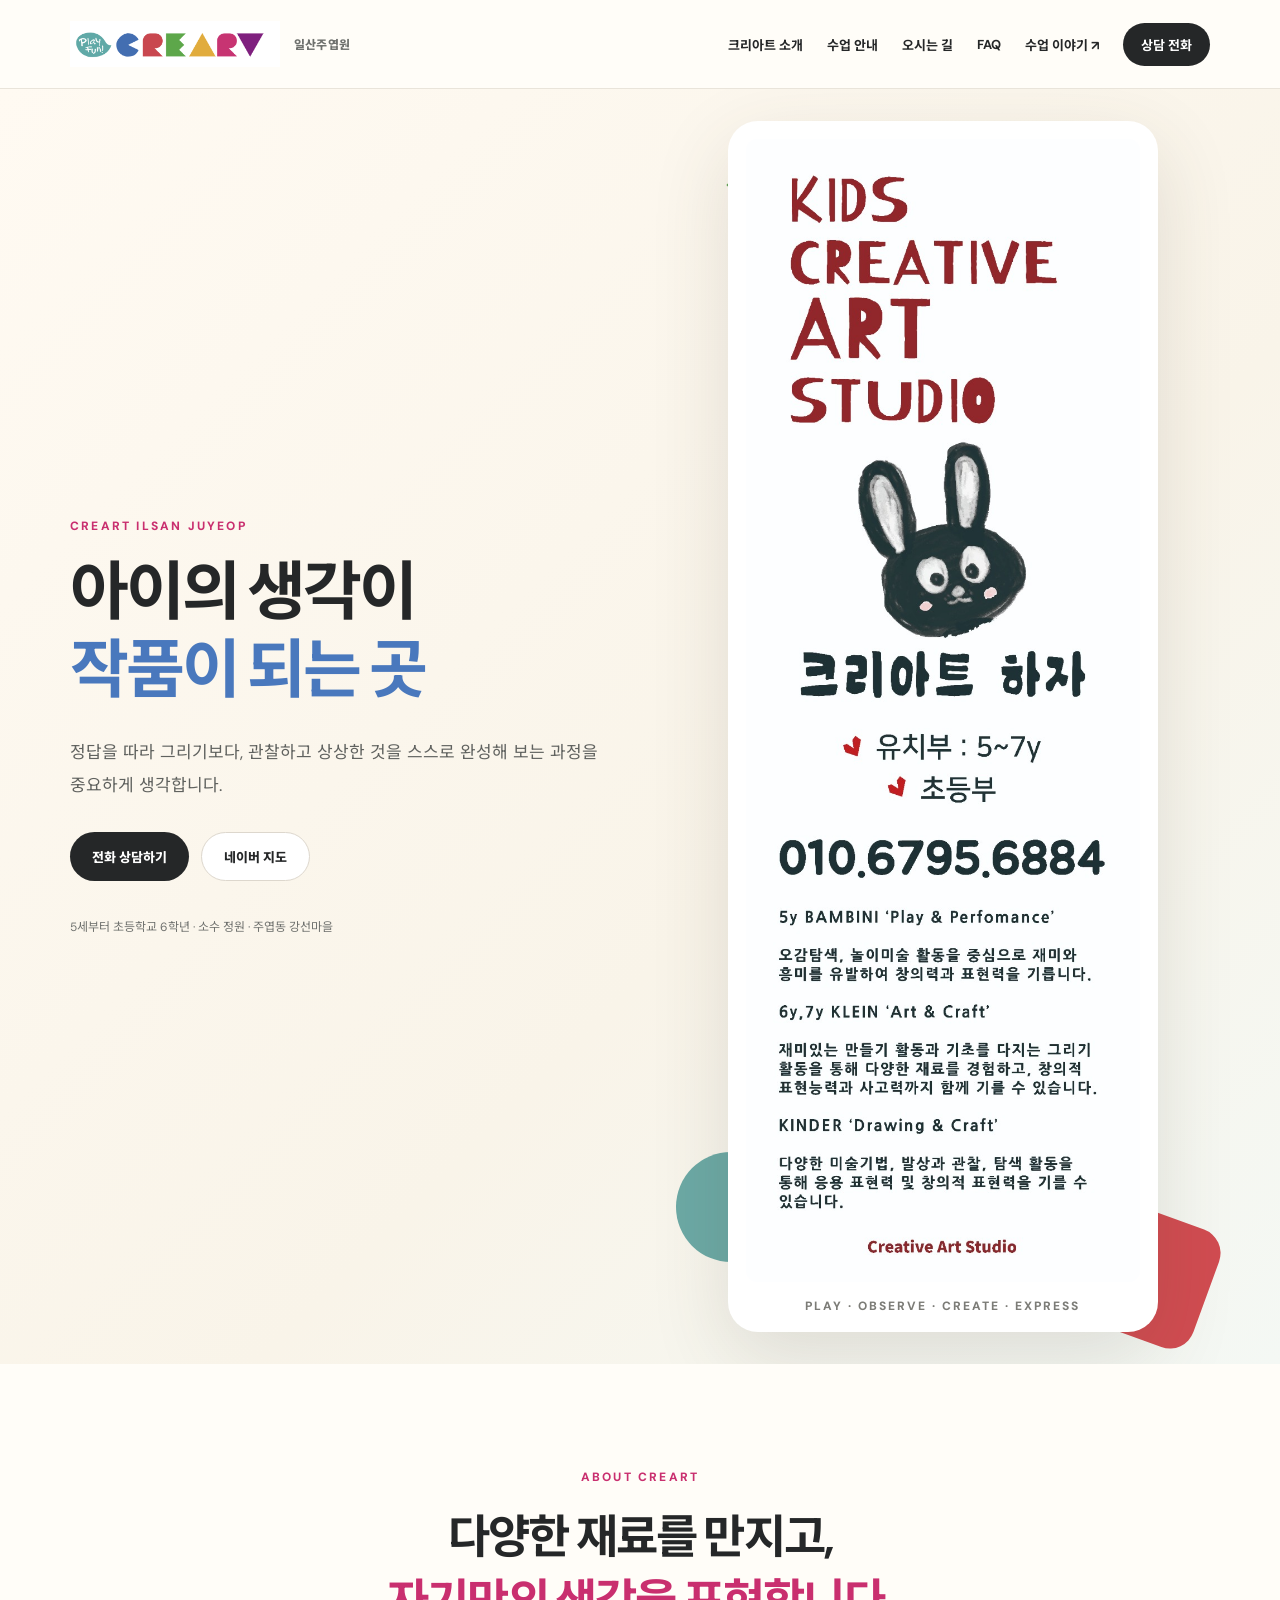
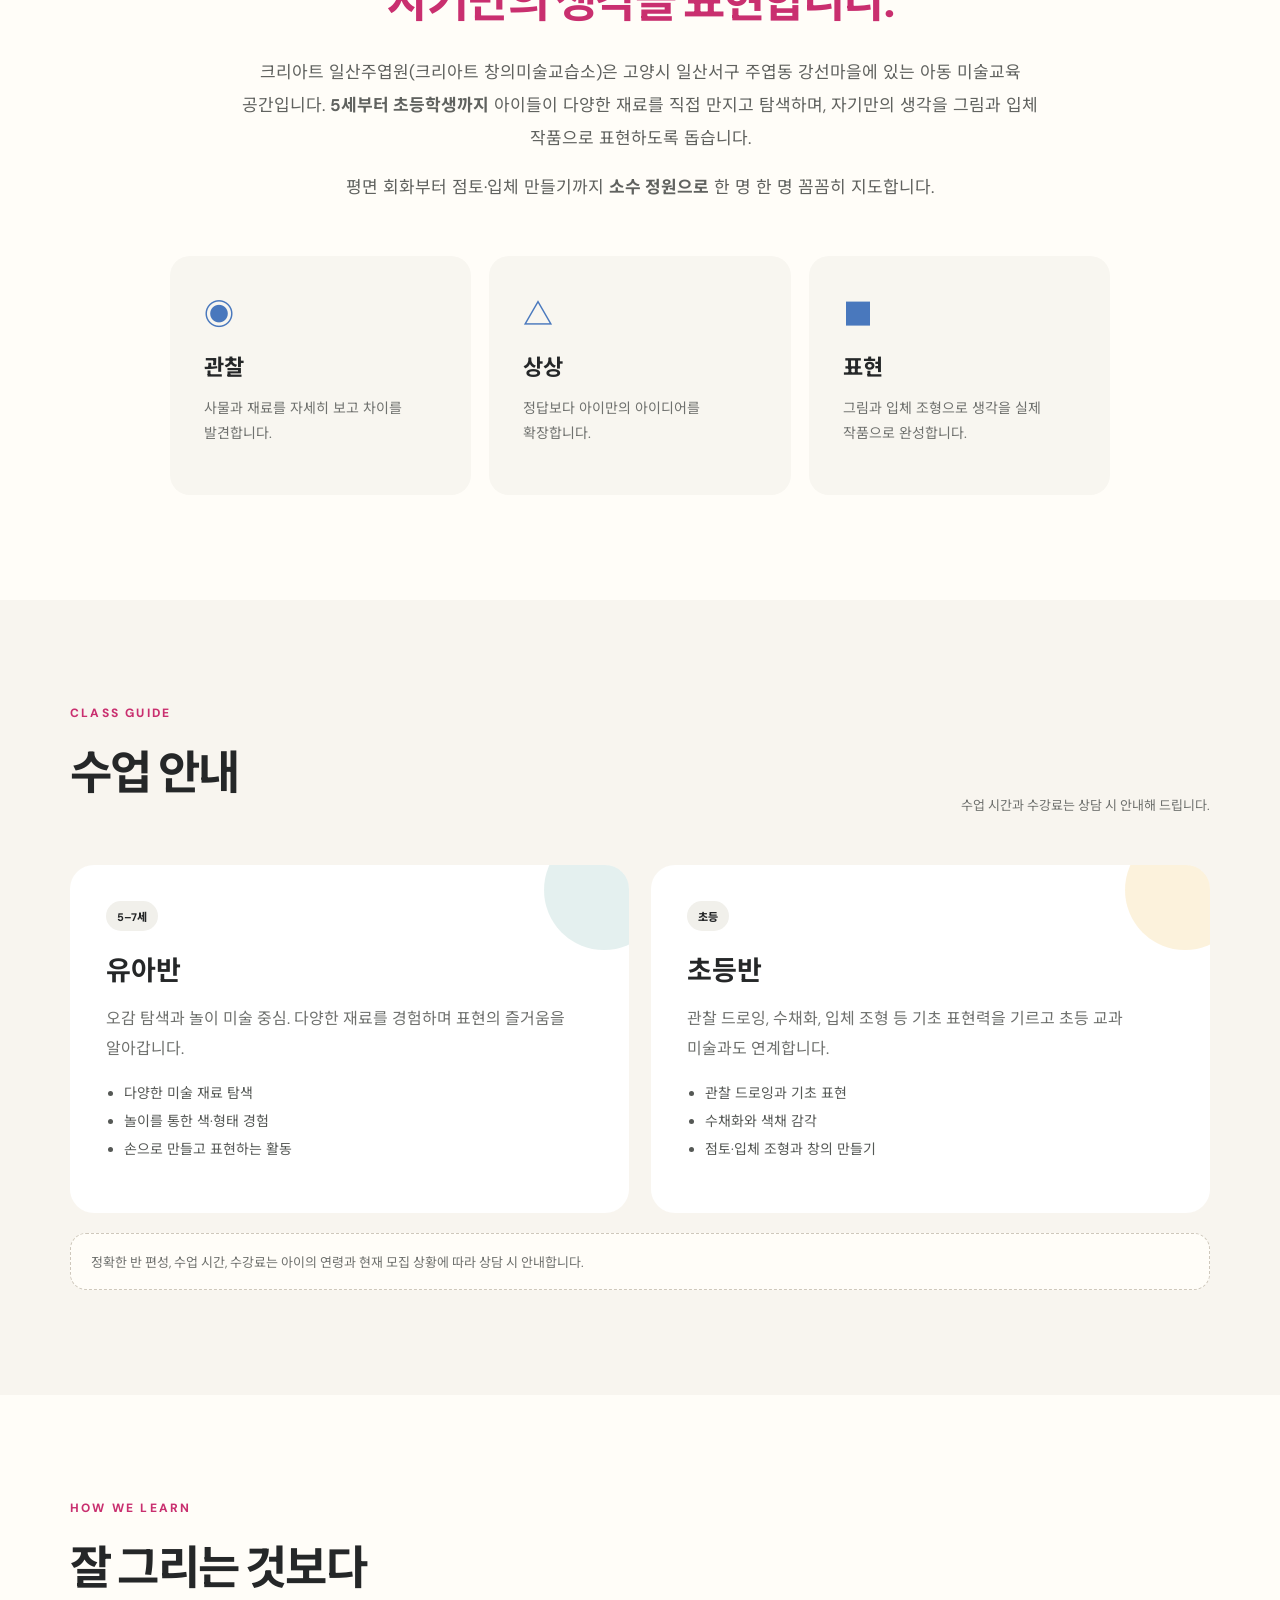
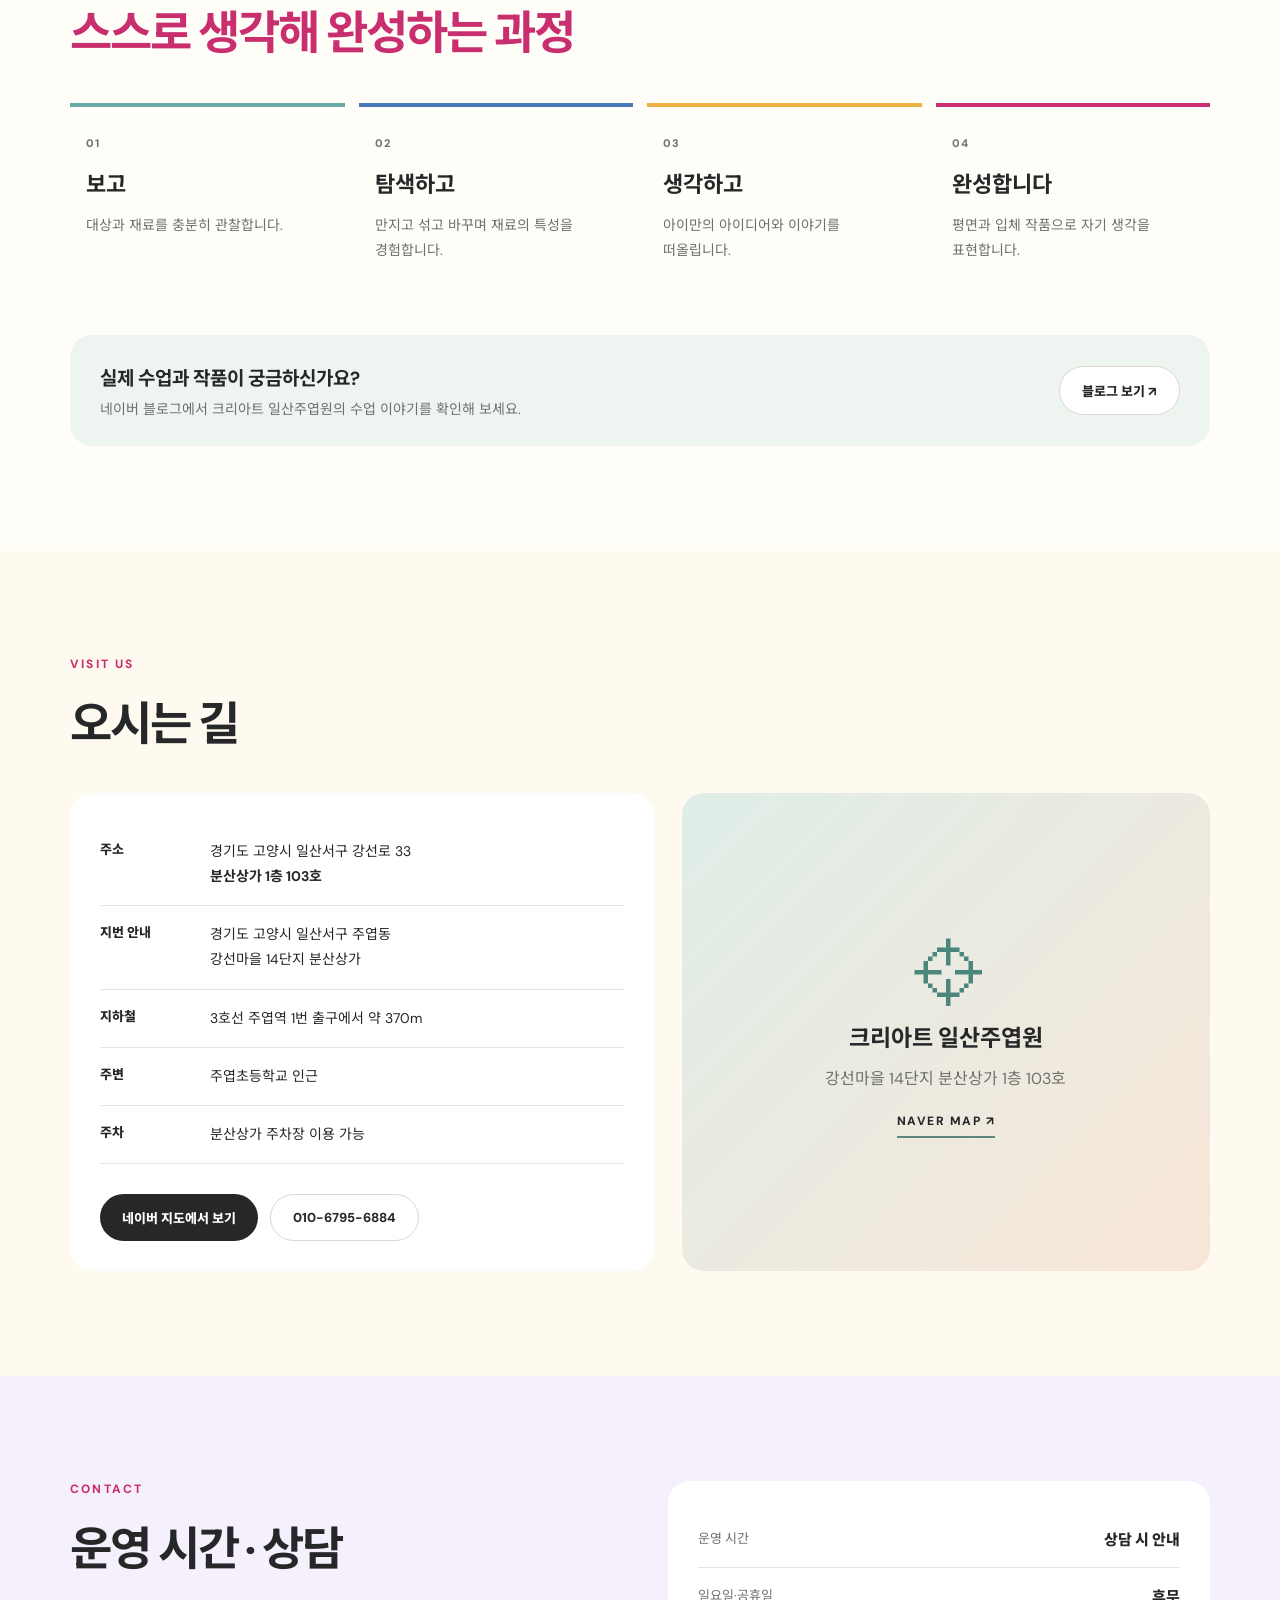
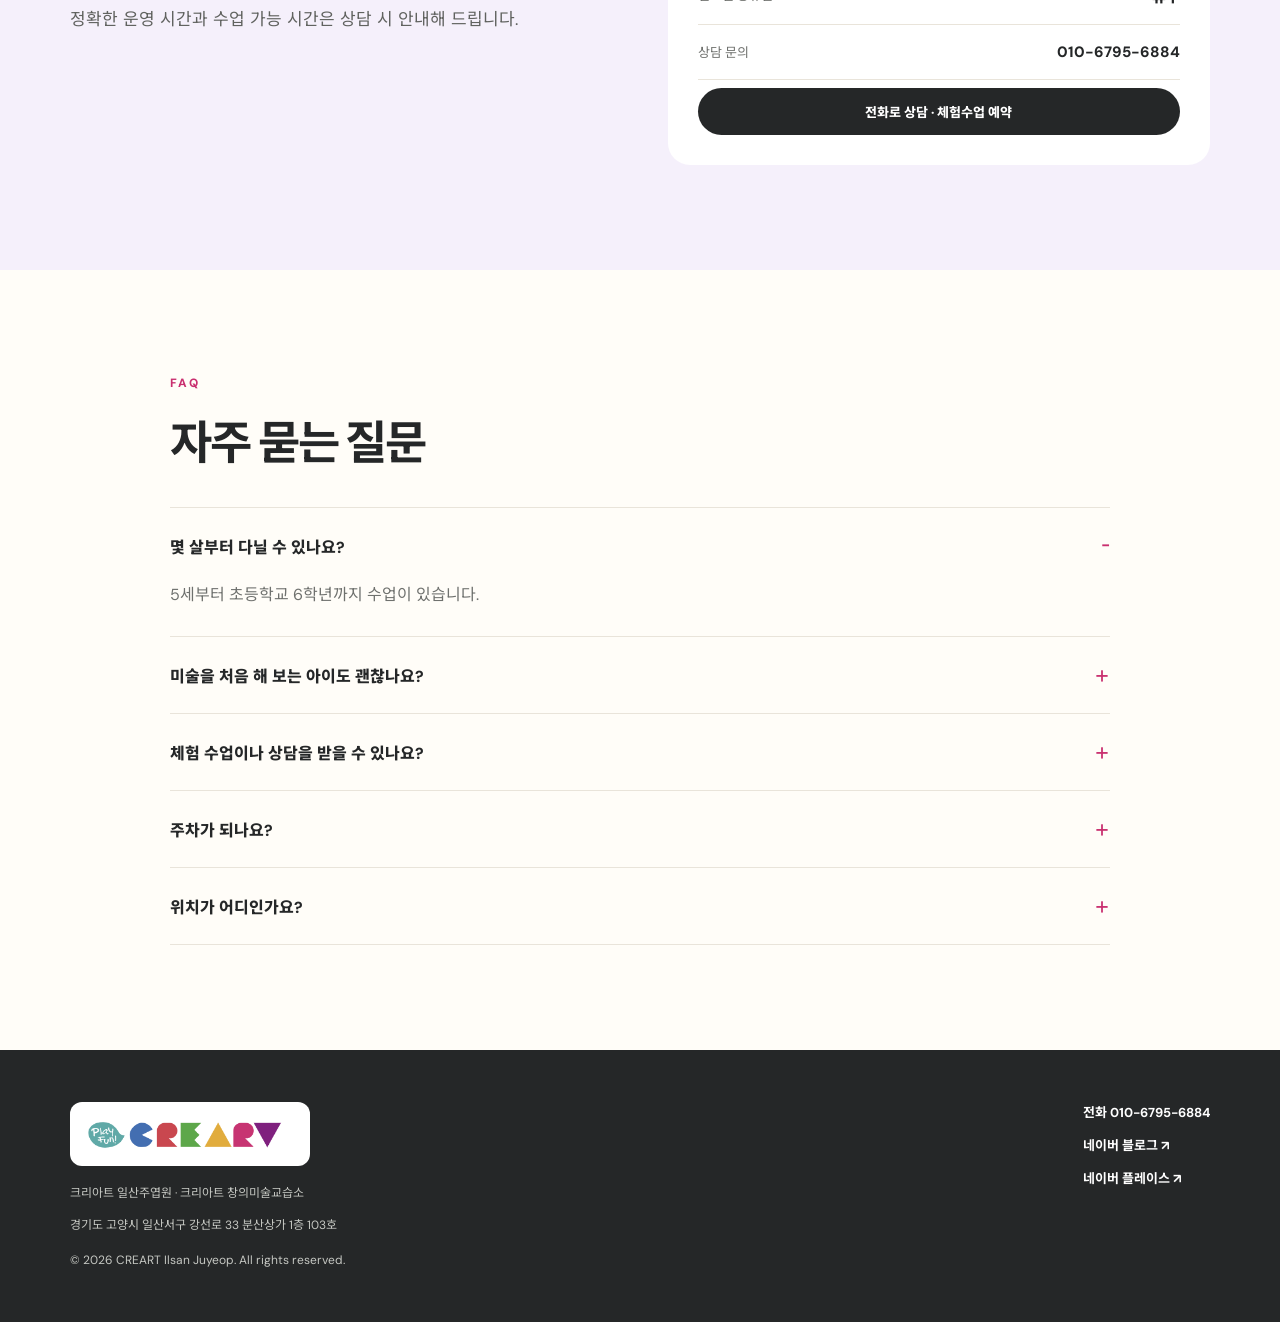
==== index.html @ a7bba6d3 "Add files via upload" ====
<!doctype html>
<html lang="ko">
<head>
  <meta charset="utf-8">
  <meta name="viewport" content="width=device-width, initial-scale=1">
  <meta name="theme-color" content="#fffdf8">
  <title>크리아트 일산주엽원 | 주엽동 5세·초등 창의미술</title>
  <meta name="description" content="고양시 일산서구 주엽동 강선마을의 아동 미술교육 공간, 크리아트 일산주엽원. 5세부터 초등학교 6학년까지 소수 정원으로 관찰 드로잉, 수채화, 점토·입체 조형 수업을 진행합니다.">
  <meta name="keywords" content="크리아트 일산주엽원, 크리아트 창의미술교습소, 주엽동 미술학원, 일산 아동미술, 강선마을 미술, 유아미술, 초등미술, 창의미술">
  <link rel="canonical" href="https://www.creart-jy.com/">
  <meta property="og:type" content="website">
  <meta property="og:locale" content="ko_KR">
  <meta property="og:title" content="크리아트 일산주엽원 | 아이의 생각이 작품이 되는 곳">
  <meta property="og:description" content="5세부터 초등학생까지, 다양한 재료를 직접 탐색하고 자기 생각을 그림과 입체 작품으로 표현하는 소수 정원 창의미술.">
  <meta property="og:url" content="https://www.creart-jy.com/">
  <meta property="og:image" content="https://www.creart-jy.com/assets/creart-logo.png">
  <link rel="icon" href="assets/creart-logo.png" type="image/png">
  <link rel="stylesheet" href="style.css">
  <script type="application/ld+json">
  {
    "@context":"https://schema.org",
    "@type":["LocalBusiness","EducationalOrganization"],
    "name":"크리아트 일산주엽원",
    "alternateName":["크리아트 창의미술교습소","CREART 일산주엽원"],
    "url":"https://www.creart-jy.com/",
    "logo":"https://www.creart-jy.com/assets/creart-logo.png",
    "telephone":"+82-10-6795-6884",
    "openingHoursSpecification": [{
    "@type": "OpeningHoursSpecification",
    "dayOfWeek": ["Monday","Tuesday","Wednesday","Thursday","Friday"],
    "opens": "13:00",
    "closes": "19:00"
    }],
    "sameAs":[
      "https://blog.naver.com/creart-jy",
      "https://map.naver.com/p/entry/place/1433115227"
    ],
    "address":{
      "@type":"PostalAddress",
      "streetAddress":"강선로 33 분산상가 1층 103호",
      "addressLocality":"고양시 일산서구",
      "addressRegion":"경기도",
      "addressCountry":"KR"
    },
    "areaServed":["주엽동","강선마을","일산서구"],
    "description":"5세부터 초등학교 6학년까지 소수 정원으로 관찰 드로잉, 수채화, 점토·입체 조형 등 창의미술 수업을 진행하는 아동 미술교육 공간입니다."
  }
  </script>
  <script type="application/ld+json">
  {
    "@context":"https://schema.org",
    "@type":"FAQPage",
    "mainEntity":[
      {"@type":"Question","name":"몇 살부터 다닐 수 있나요?","acceptedAnswer":{"@type":"Answer","text":"5세부터 초등학교 6학년까지 수업이 있습니다."}},
      {"@type":"Question","name":"미술을 처음 해 보는 아이도 괜찮나요?","acceptedAnswer":{"@type":"Answer","text":"네. 처음 오는 아이도 재료에 익숙해지는 활동부터 시작하고, 아이의 속도에 맞춰 진행합니다."}},
      {"@type":"Question","name":"체험 수업이나 상담을 받을 수 있나요?","acceptedAnswer":{"@type":"Answer","text":"네. 전화로 예약하시면 상담과 체험 수업이 가능합니다."}},
      {"@type":"Question","name":"주차가 되나요?","acceptedAnswer":{"@type":"Answer","text":"분산상가 주차장 이용이 가능합니다."}},
      {"@type":"Question","name":"위치가 어디인가요?","acceptedAnswer":{"@type":"Answer","text":"주엽역 1번 출구에서 약 370m, 강선마을 14단지 분산상가 1층 103호에 있습니다."}}
    ]
  }
  </script>
</head>
<body>
  <a class="skip" href="#main">본문 바로가기</a>

  <header class="site-header">
    <div class="wrap nav">
      <a class="brand" href="#top" aria-label="크리아트 일산주엽원 홈">
        <img src="assets/creart-logo.png" alt="CREART Play Fun 로고" class="brand-logo">
        <span class="brand-text">일산주엽원</span>
      </a>
      <button class="menu-toggle" type="button" aria-controls="nav-links" aria-expanded="false">메뉴 ☰</button>
      <nav id="nav-links" aria-label="주요 메뉴">
        <a href="#about">크리아트 소개</a>
        <a href="#classes">수업 안내</a>
        <a href="#location">오시는 길</a>
        <a href="#faq">FAQ</a>
        <a href="https://blog.naver.com/creart-jy" target="_blank" rel="noopener noreferrer">수업 이야기 ↗</a>
        <a class="nav-cta" href="tel:01067956884">상담 전화</a>
      </nav>
    </div>
  </header>

  <main id="main">
    <section id="top" class="hero">
      <div class="wrap hero-grid">
        <div class="hero-copy">
          <p class="eyebrow">CREART ILSAN JUYEOP</p>
          <h1>아이의 생각이<br><em>작품이 되는 곳</em></h1>
          <p class="lead">정답을 따라 그리기보다, 관찰하고 상상한 것을 스스로 완성해 보는 과정을 중요하게 생각합니다.</p>
          <div class="actions">
            <a class="btn primary" href="tel:01067956884">전화 상담하기</a>
            <a class="btn secondary" href="https://map.naver.com/p/entry/place/1433115227" target="_blank" rel="noopener noreferrer">네이버 지도</a>
          </div>
          <div class="hero-note">5세부터 초등학교 6학년 · 소수 정원 · 주엽동 강선마을</div>
        </div>
        <div class="hero-visual" aria-label="크리아트 주엽 미술학원 토끼 캐릭터 메인 이미지">
          <div class="logo-card">
            <img src="[data-uri]" alt="KIDS CREATIVE ART STUDIO 크리아트 주엽 토끼 캐릭터와 수업 안내" class="rabbit-main-image" fetchpriority="high">
            <p>PLAY · OBSERVE · CREATE · EXPRESS</p>
          </div>
          <div class="shape shape-a"></div>
          <div class="shape shape-b"></div>
          <div class="shape shape-c"></div>
          <div class="shape shape-d"></div>
        </div>
      </div>
    </section>

    <section class="section intro" id="about">
      <div class="wrap narrow">
        <p class="eyebrow">ABOUT CREART</p>
        <h2>다양한 재료를 만지고,<br><span>자기만의 생각을 표현합니다.</span></h2>
        <p class="section-lead">크리아트 일산주엽원(크리아트 창의미술교습소)은 고양시 일산서구 주엽동 강선마을에 있는 아동 미술교육 공간입니다. <strong>5세부터 초등학생까지</strong> 아이들이 다양한 재료를 직접 만지고 탐색하며, 자기만의 생각을 그림과 입체 작품으로 표현하도록 돕습니다.</p>
        <p class="section-lead">평면 회화부터 점토·입체 만들기까지 <strong>소수 정원으로</strong> 한 명 한 명 꼼꼼히 지도합니다.</p>

        <div class="features">
          <article><span class="feature-icon">◉</span><h3>관찰</h3><p>사물과 재료를 자세히 보고 차이를 발견합니다.</p></article>
          <article><span class="feature-icon">△</span><h3>상상</h3><p>정답보다 아이만의 아이디어를 확장합니다.</p></article>
          <article><span class="feature-icon">■</span><h3>표현</h3><p>그림과 입체 조형으로 생각을 실제 작품으로 완성합니다.</p></article>
        </div>
      </div>
    </section>

    <section class="section classes" id="classes">
      <div class="wrap">
        <p class="eyebrow">CLASS GUIDE</p>
        <div class="section-head">
          <h2>수업 안내</h2>
          <p>수업 시간과 수강료는 상담 시 안내해 드립니다.</p>
        </div>
        <div class="class-grid">
          <article class="class-card preschool">
            <div class="class-badge">5–7세</div>
            <h3>유아반</h3>
            <p>오감 탐색과 놀이 미술 중심. 다양한 재료를 경험하며 표현의 즐거움을 알아갑니다.</p>
            <ul>
              <li>다양한 미술 재료 탐색</li>
              <li>놀이를 통한 색·형태 경험</li>
              <li>손으로 만들고 표현하는 활동</li>
            </ul>
          </article>
          <article class="class-card elementary">
            <div class="class-badge">초등</div>
            <h3>초등반</h3>
            <p>관찰 드로잉, 수채화, 입체 조형 등 기초 표현력을 기르고 초등 교과 미술과도 연계합니다.</p>
            <ul>
              <li>관찰 드로잉과 기초 표현</li>
              <li>수채화와 색채 감각</li>
              <li>점토·입체 조형과 창의 만들기</li>
            </ul>
          </article>
        </div>
        <div class="notice">정확한 반 편성, 수업 시간, 수강료는 아이의 연령과 현재 모집 상황에 따라 상담 시 안내합니다.</div>
      </div>
    </section>

    <section class="section process">
      <div class="wrap">
        <p class="eyebrow">HOW WE LEARN</p>
        <h2>잘 그리는 것보다<br><span>스스로 생각해 완성하는 과정</span></h2>
        <div class="process-grid">
          <article><span>01</span><h3>보고</h3><p>대상과 재료를 충분히 관찰합니다.</p></article>
          <article><span>02</span><h3>탐색하고</h3><p>만지고 섞고 바꾸며 재료의 특성을 경험합니다.</p></article>
          <article><span>03</span><h3>생각하고</h3><p>아이만의 아이디어와 이야기를 떠올립니다.</p></article>
          <article><span>04</span><h3>완성합니다</h3><p>평면과 입체 작품으로 자기 생각을 표현합니다.</p></article>
        </div>
        <div class="blog-cta">
          <div><strong>실제 수업과 작품이 궁금하신가요?</strong><p>네이버 블로그에서 크리아트 일산주엽원의 수업 이야기를 확인해 보세요.</p></div>
          <a class="btn secondary" href="https://blog.naver.com/creart-jy" target="_blank" rel="noopener noreferrer">블로그 보기 ↗</a>
        </div>
      </div>
    </section>

    <section class="section location" id="location">
      <div class="wrap">
        <p class="eyebrow">VISIT US</p>
        <h2>오시는 길</h2>
        <div class="location-grid">
          <div class="info-card">
            <dl>
              <div><dt>주소</dt><dd>경기도 고양시 일산서구 강선로 33<br><strong>분산상가 1층 103호</strong></dd></div>
              <div><dt>지번 안내</dt><dd>경기도 고양시 일산서구 주엽동<br>강선마을 14단지 분산상가</dd></div>
              <div><dt>지하철</dt><dd>3호선 주엽역 1번 출구에서 약 370m</dd></div>
              <div><dt>주변</dt><dd>주엽초등학교 인근</dd></div>
              <div><dt>주차</dt><dd>분산상가 주차장 이용 가능</dd></div>
            </dl>
            <div class="actions">
              <a class="btn primary" href="https://map.naver.com/p/entry/place/1433115227" target="_blank" rel="noopener noreferrer">네이버 지도에서 보기</a>
              <a class="btn secondary" href="tel:01067956884">010-6795-6884</a>
            </div>
          </div>
          <a class="map-card" href="https://map.naver.com/p/entry/place/1433115227" target="_blank" rel="noopener noreferrer" aria-label="네이버 지도에서 크리아트 일산주엽원 열기">
            <span class="pin">⌖</span>
            <strong>크리아트 일산주엽원</strong>
            <p>강선마을 14단지 분산상가 1층 103호</p>
            <span class="map-link">NAVER MAP ↗</span>
          </a>
        </div>
      </div>
    </section>

    <section class="section hours" id="contact">
      <div class="wrap hours-grid">
        <div>
          <p class="eyebrow">CONTACT</p>
          <h2>운영 시간 · 상담</h2>
          <p class="section-lead">정확한 운영 시간과 수업 가능 시간은 상담 시 안내해 드립니다.</p>
        </div>
        <div class="hours-card">
          <div><span>운영 시간</span><strong>상담 시 안내</strong></div>
          <div><span>일요일·공휴일</span><strong>휴무</strong></div>
          <div><span>상담 문의</span><a href="tel:01067956884">010-6795-6884</a></div>
          <a class="btn primary full" href="tel:01067956884">전화로 상담 · 체험수업 예약</a>
        </div>
      </div>
    </section>

    <section class="section faq" id="faq">
      <div class="wrap narrow">
        <p class="eyebrow">FAQ</p>
        <h2>자주 묻는 질문</h2>
        <div class="faq-list">
          <details open><summary>몇 살부터 다닐 수 있나요?</summary><p>5세부터 초등학교 6학년까지 수업이 있습니다.</p></details>
          <details><summary>미술을 처음 해 보는 아이도 괜찮나요?</summary><p>네. 처음 오는 아이도 재료에 익숙해지는 활동부터 시작하고, 아이의 속도에 맞춰 진행합니다.</p></details>
          <details><summary>체험 수업이나 상담을 받을 수 있나요?</summary><p>네, 전화로 예약하시면 상담과 체험 수업이 가능합니다.</p></details>
          <details><summary>주차가 되나요?</summary><p>분산상가 주차장 이용 가능합니다.</p></details>
          <details><summary>위치가 어디인가요?</summary><p>주엽역 1번 출구에서 약 370m, 강선마을 14단지 분산상가 1층 103호에 있습니다.</p></details>
        </div>
      </div>
    </section>
  </main>

  <footer class="footer">
    <div class="wrap footer-inner">
      <div>
        <img src="assets/creart-logo.png" alt="CREART" class="footer-logo">
        <p>크리아트 일산주엽원 · 크리아트 창의미술교습소</p>
        <p>경기도 고양시 일산서구 강선로 33 분산상가 1층 103호</p>
        <small>© <span id="year">2026</span> CREART Ilsan Juyeop. All rights reserved.</small>
      </div>
      <div class="footer-links">
        <a href="tel:01067956884">전화 010-6795-6884</a>
        <a href="https://blog.naver.com/creart-jy" target="_blank" rel="noopener noreferrer">네이버 블로그 ↗</a>
        <a href="https://map.naver.com/p/entry/place/1433115227" target="_blank" rel="noopener noreferrer">네이버 플레이스 ↗</a>
      </div>
    </div>
  </footer>

  <script src="script.js" defer></script>
</body>
</html>
---- style.css ----
@import url('https://fonts.googleapis.com/css2?family=DM+Sans:wght@400;500;600;700;800&family=Noto+Sans+KR:wght@400;500;600;700;800&display=swap');
:root{--ink:#252728;--muted:#6f716e;--paper:#fffdf8;--cream:#faf4e8;--line:#e9e4da;--teal:#69aaa5;--blue:#4978bd;--red:#d64b50;--green:#58a34a;--yellow:#ecb43e;--pink:#c92f6f;--purple:#81227f;--orange:#de7851}
*{box-sizing:border-box}html{scroll-behavior:smooth;scroll-padding-top:92px}body{margin:0;background:var(--paper);color:var(--ink);font-family:'DM Sans','Noto Sans KR',sans-serif;word-break:keep-all}a{color:inherit;text-decoration:none}button{font:inherit}.wrap{width:min(1140px,calc(100% - 48px));margin:auto}.narrow{max-width:940px}.skip{position:absolute;left:-9999px}.skip:focus{left:12px;top:12px;background:white;z-index:99;padding:12px;border-radius:8px}.site-header{position:sticky;top:0;background:rgba(255,253,248,.95);backdrop-filter:blur(14px);border-bottom:1px solid var(--line);z-index:30}.nav{height:88px;display:flex;align-items:center;justify-content:space-between;gap:24px}.brand{display:flex;align-items:center;gap:14px}.brand-logo{width:210px;height:auto;display:block}.brand-text{font-size:12px;font-weight:800;color:var(--muted);letter-spacing:.2px;white-space:nowrap}.nav nav{display:flex;gap:24px;align-items:center;font-size:13px;font-weight:700}.nav nav a:hover{color:var(--pink)}.nav-cta{background:var(--ink);color:white!important;padding:12px 18px;border-radius:999px}.menu-toggle{display:none;background:none;border:0;font-weight:800}.hero{background:linear-gradient(135deg,#fffaf2 0%,#f9f4e9 60%,#f4f8f4 100%);overflow:hidden}.hero-grid{min-height:630px;display:grid;grid-template-columns:1.02fr .98fr;gap:50px;align-items:center}.eyebrow{font-size:12px;letter-spacing:2.2px;font-weight:800;color:var(--pink);margin:0 0 20px}.hero h1{font-size:clamp(44px,5vw,72px);letter-spacing:-3.2px;line-height:1.22;margin:0 0 26px}.hero h1 em{font-style:normal;color:var(--blue)}.lead,.section-lead{font-size:17px;line-height:1.95;color:#60625f}.actions{display:flex;gap:12px;flex-wrap:wrap;margin-top:30px}.btn{padding:14px 22px;border-radius:999px;font-weight:800;font-size:13px;display:inline-flex;align-items:center;justify-content:center;gap:10px;transition:.2s}.btn.primary{background:var(--ink);color:white}.btn.secondary{background:white;border:1px solid #ddd7cd}.btn:hover{transform:translateY(-2px)}.btn.full{width:100%;margin-top:8px}.hero-note{font-size:12px;color:var(--muted);margin-top:36px}.hero-visual{height:500px;position:relative;display:grid;place-items:center}.logo-card{position:relative;z-index:2;width:88%;background:white;padding:42px 34px 32px;border-radius:30px;box-shadow:0 26px 80px rgba(71,62,50,.14);transform:rotate(-3deg);text-align:center}.logo-card img{width:100%;max-width:460px;height:auto}.logo-card p{margin:26px 0 0;font-size:12px;letter-spacing:2px;font-weight:800;color:#7c7c77}.shape{position:absolute;z-index:1;filter:saturate(.95)}.shape-a{width:140px;height:140px;background:var(--yellow);clip-path:polygon(50% 0,100% 100%,0 100%);right:7%;top:7%;transform:rotate(12deg)}.shape-b{width:110px;height:110px;background:var(--teal);border-radius:50%;left:0;bottom:8%}.shape-c{width:125px;height:125px;background:var(--red);border-radius:25px;right:0;bottom:2%;transform:rotate(20deg)}.shape-d{width:90px;height:90px;background:var(--green);left:13%;top:4%;transform:rotate(45deg)}.section{padding:105px 0}.section h2{font-size:clamp(30px,3.6vw,46px);letter-spacing:-1.8px;line-height:1.4;margin:0 0 22px}.section h2 span{color:var(--pink)}.intro{text-align:center}.intro .section-lead{max-width:820px;margin:0 auto 16px}.features{display:grid;grid-template-columns:repeat(3,1fr);gap:18px;margin-top:52px;text-align:left}.features article{background:#f8f6f0;padding:34px;border-radius:20px}.feature-icon{font-size:30px;color:var(--blue);font-weight:900}.features h3{font-size:22px;margin:15px 0 8px}.features p{color:var(--muted);line-height:1.8;font-size:14px}.classes{background:#f8f5ef}.section-head{display:flex;align-items:end;justify-content:space-between;gap:22px}.section-head p{font-size:13px;color:var(--muted)}.class-grid{display:grid;grid-template-columns:1fr 1fr;gap:22px;margin-top:38px}.class-card{position:relative;background:white;padding:36px;border-radius:24px;overflow:hidden}.class-card::after{content:"";position:absolute;right:-35px;top:-35px;width:120px;height:120px;border-radius:50%;opacity:.18}.class-card.preschool::after{background:var(--teal)}.class-card.elementary::after{background:var(--yellow)}.class-badge{display:inline-flex;padding:7px 11px;border-radius:999px;background:#f1f0eb;font-size:11px;font-weight:800}.class-card h3{font-size:27px;margin:18px 0 12px}.class-card p{color:var(--muted);line-height:1.85}.class-card ul{padding-left:18px;line-height:2;color:#555855;font-size:14px}.notice{margin-top:20px;padding:18px 20px;border:1px dashed #cfc8bc;border-radius:16px;color:var(--muted);font-size:13px;background:#fffdf8}.process-grid{display:grid;grid-template-columns:repeat(4,1fr);gap:14px;margin-top:38px}.process-grid article{border-top:4px solid var(--ink);padding:24px 16px 10px}.process-grid article:nth-child(1){border-color:var(--teal)}.process-grid article:nth-child(2){border-color:var(--blue)}.process-grid article:nth-child(3){border-color:var(--yellow)}.process-grid article:nth-child(4){border-color:var(--pink)}.process-grid span{font-size:11px;font-weight:800;letter-spacing:1px;color:var(--muted)}.process-grid h3{font-size:22px;margin:14px 0 8px}.process-grid p{font-size:14px;line-height:1.8;color:var(--muted)}.blog-cta{margin-top:48px;background:#eef5f1;border-radius:22px;padding:28px 30px;display:flex;align-items:center;justify-content:space-between;gap:20px}.blog-cta strong{font-size:19px}.blog-cta p{margin:7px 0 0;color:var(--muted);font-size:14px}.location{background:#fffaf0}.location-grid{display:grid;grid-template-columns:1.05fr .95fr;gap:28px;margin-top:36px}.info-card{background:white;padding:30px;border-radius:22px}.info-card dl{margin:0}.info-card dl>div{display:grid;grid-template-columns:92px 1fr;gap:18px;padding:16px 0;border-bottom:1px solid var(--line)}.info-card dt{font-weight:800;font-size:13px}.info-card dd{margin:0;line-height:1.8;font-size:14px}.map-card{min-height:430px;background:linear-gradient(135deg,#dfeee8,#f8e6d8);border-radius:22px;display:flex;align-items:center;justify-content:center;flex-direction:column;text-align:center;padding:30px;transition:.2s}.map-card:hover{transform:translateY(-3px)}.pin{font-size:72px;color:#4b877a}.map-card strong{font-size:23px}.map-card p{color:var(--muted);margin:12px 0 24px}.map-link{font-size:12px;font-weight:800;letter-spacing:1.5px;border-bottom:2px solid #5f867c;padding-bottom:7px}.hours{background:#f5f0fb}.hours-grid{display:grid;grid-template-columns:1fr 1fr;gap:55px;align-items:start}.hours-card{background:white;padding:30px;border-radius:22px}.hours-card>div{display:flex;justify-content:space-between;gap:20px;padding:17px 0;border-bottom:1px solid var(--line)}.hours-card span{font-size:13px;color:var(--muted)}.hours-card strong,.hours-card a:not(.btn){font-size:15px;font-weight:800}.faq-list{margin-top:32px}.faq details{border-top:1px solid var(--line);padding:4px 0}.faq details:last-child{border-bottom:1px solid var(--line)}.faq summary{cursor:pointer;font-weight:800;padding:22px 0;list-style:none}.faq summary::-webkit-details-marker{display:none}.faq summary::after{content:"＋";float:right;color:var(--pink)}.faq details[open] summary::after{content:"−"}.faq details p{margin:0 0 22px;color:var(--muted);line-height:1.85}.footer{background:#252728;color:white;padding:52px 0}.footer-inner{display:flex;justify-content:space-between;gap:30px}.footer-logo{width:240px;background:white;border-radius:12px;padding:8px 12px}.footer p,.footer small{font-size:12px;color:#c5c7c2;line-height:1.7}.footer-links{display:flex;flex-direction:column;gap:14px;font-size:13px;font-weight:700}
@media(max-width:900px){.nav{height:76px}.brand-logo{width:170px}.brand-text{display:none}.menu-toggle{display:block}.nav nav{display:none;position:absolute;top:76px;left:0;right:0;background:var(--paper);padding:24px;flex-direction:column;align-items:stretch;gap:20px;border-bottom:1px solid var(--line)}.nav nav.open{display:flex}.hero-grid{grid-template-columns:1fr;gap:0;padding:62px 0}.hero-visual{height:400px}.section{padding:78px 0}.features{grid-template-columns:1fr}.class-grid,.location-grid,.hours-grid{grid-template-columns:1fr}.process-grid{grid-template-columns:1fr 1fr}.section-head{display:block}.blog-cta{align-items:flex-start;flex-direction:column}.footer-inner{flex-direction:column}}
@media(max-width:520px){.wrap{width:min(100% - 32px,1140px)}.brand-logo{width:150px}.hero h1{font-size:43px;letter-spacing:-2px}.hero-visual{height:315px}.logo-card{width:94%;padding:28px 20px 24px}.shape-a{width:90px;height:90px}.shape-b{width:80px;height:80px}.shape-c{width:90px;height:90px}.shape-d{width:65px;height:65px}.section{padding:66px 0}.class-card,.info-card,.hours-card{padding:23px}.process-grid{grid-template-columns:1fr}.info-card dl>div{grid-template-columns:75px 1fr}.actions{gap:8px}.btn{padding:13px 16px;font-size:12px}.footer-logo{width:210px}}

/* New main artwork: preserve the entire vertical rabbit poster on all screens */
.hero-visual{height:auto;min-height:500px;padding:32px 0}
.logo-card.rabbit-card{transform:none}
.logo-card:has(.rabbit-main-image){transform:none;padding:18px;width:min(100%,430px)}
.logo-card .rabbit-main-image{display:block;width:100%;max-width:100%;height:auto;object-fit:contain;border-radius:12px}
.logo-card:has(.rabbit-main-image) p{margin:16px 0 0}
@media(max-width:900px){.hero-visual{height:auto;min-height:0;padding:32px 0}.logo-card:has(.rabbit-main-image){width:min(100%,430px)}}
@media(max-width:520px){.hero-visual{height:auto;padding:20px 0 32px}.logo-card:has(.rabbit-main-image){width:100%;padding:12px}}
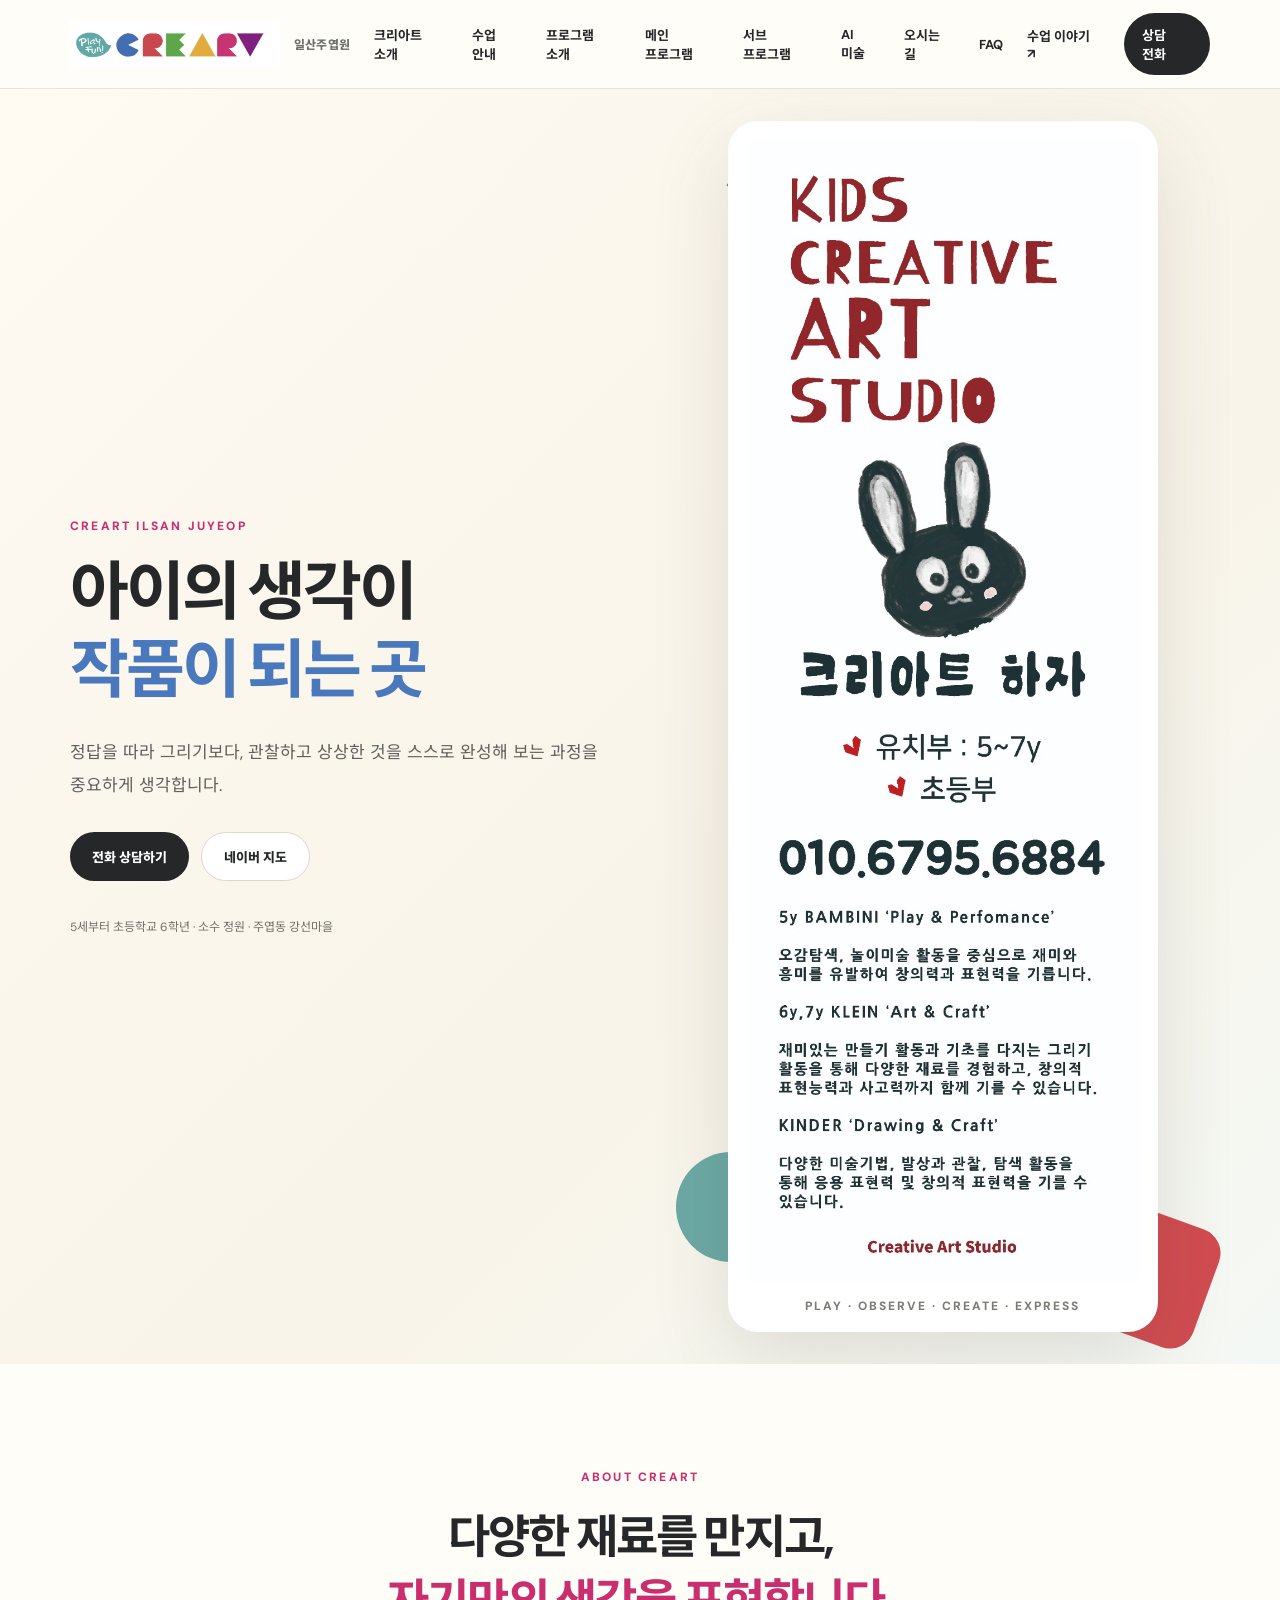
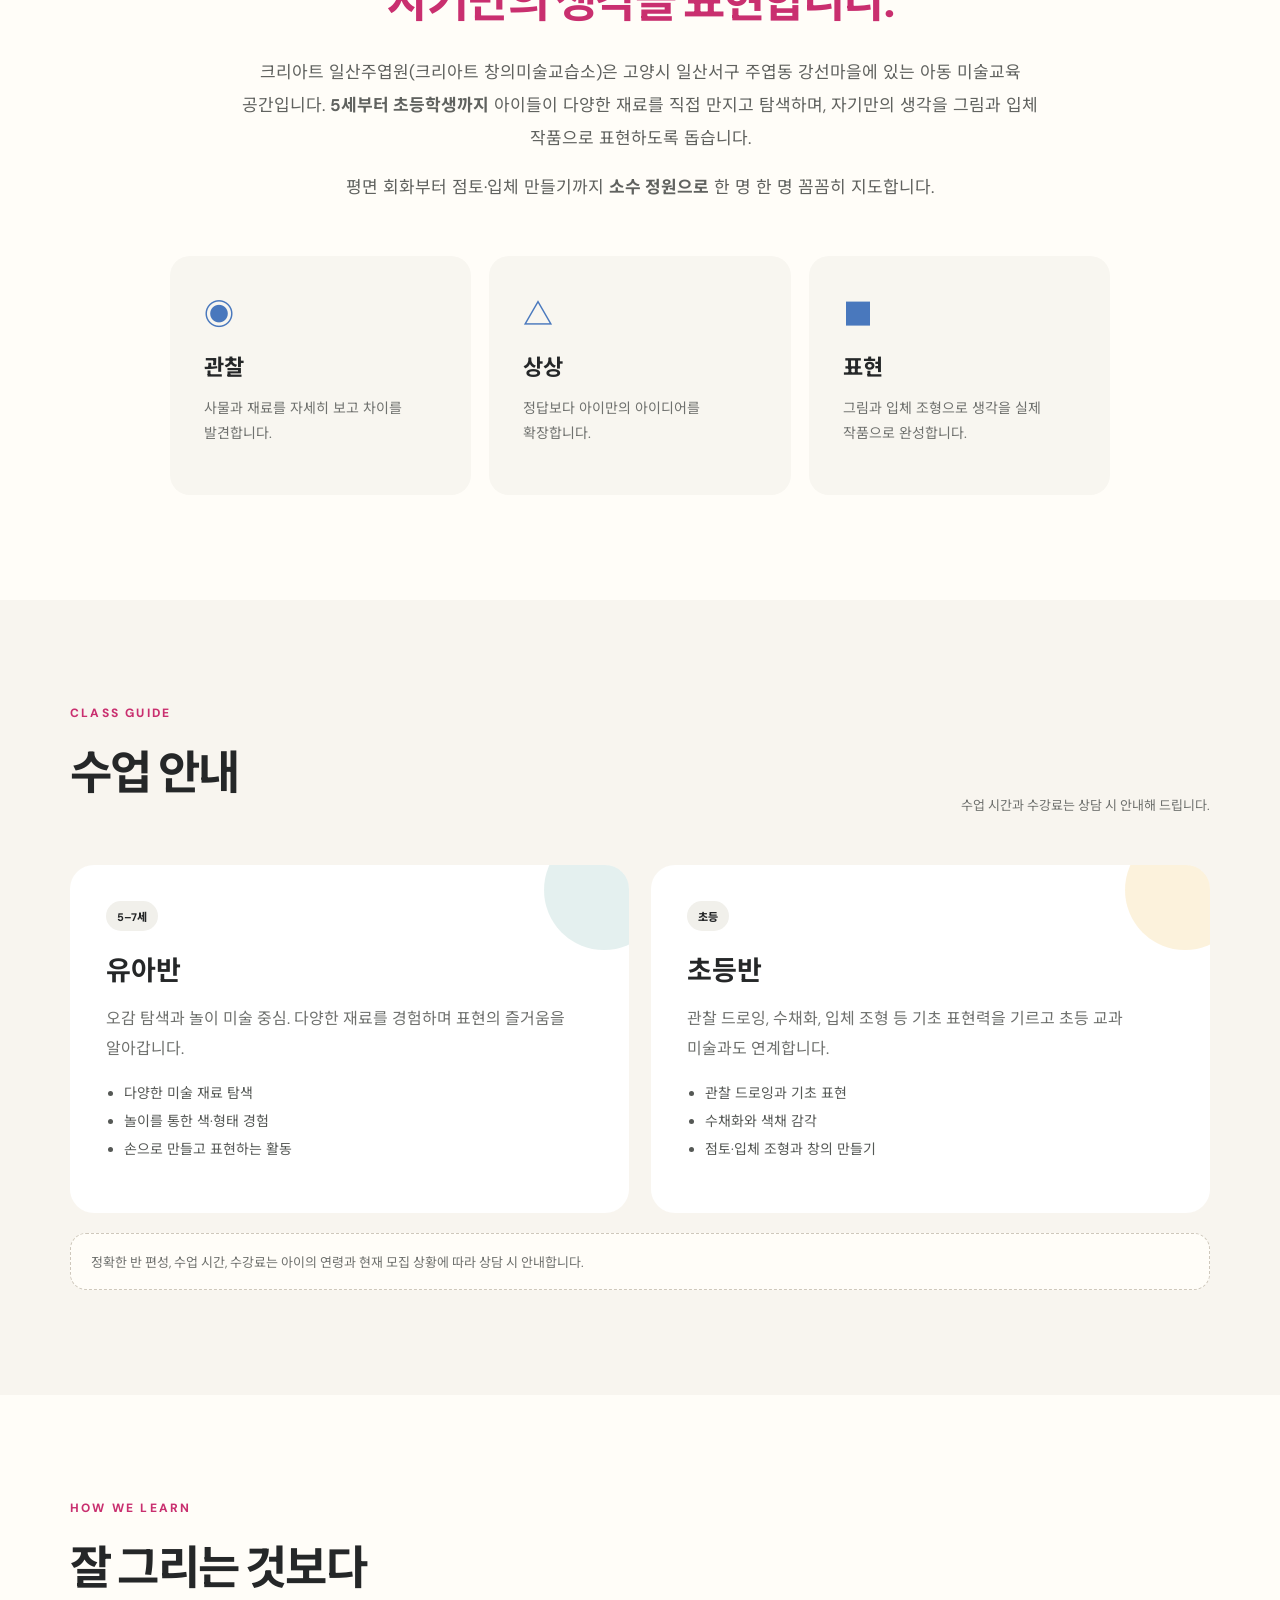
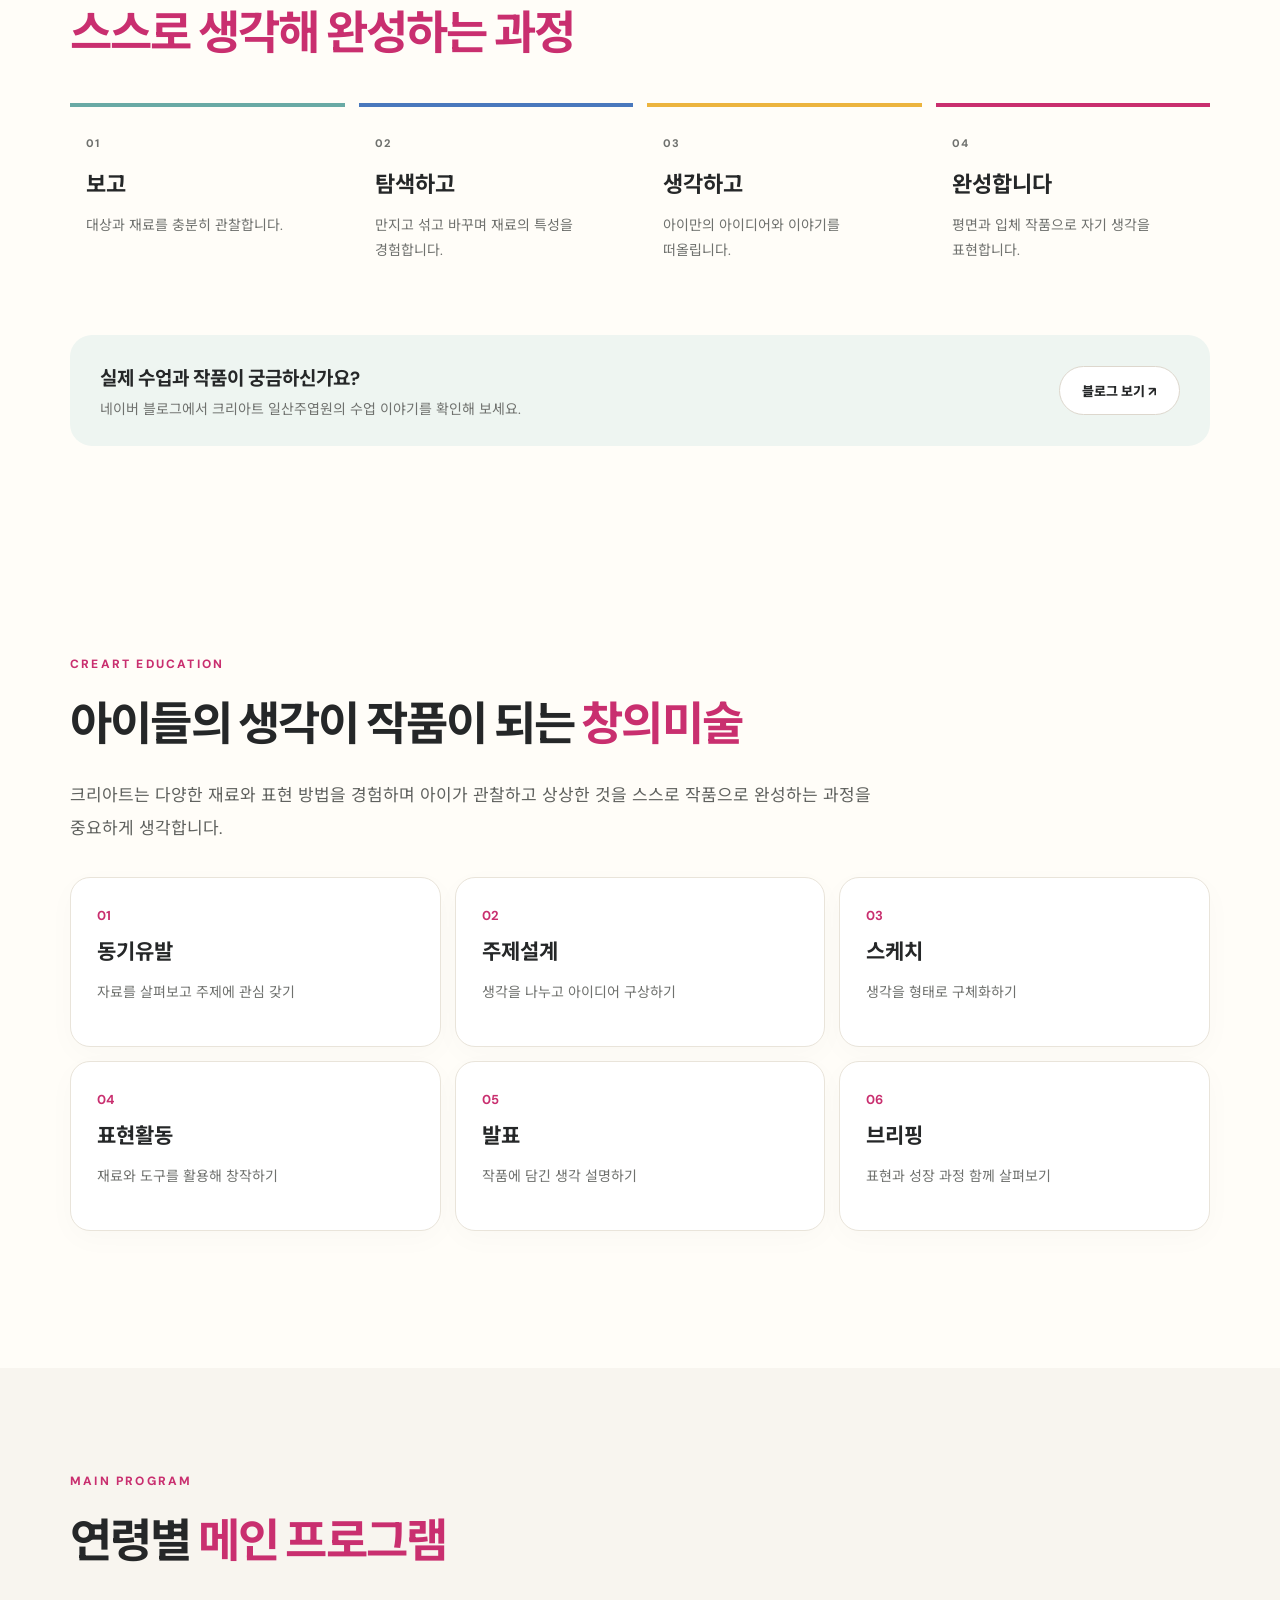
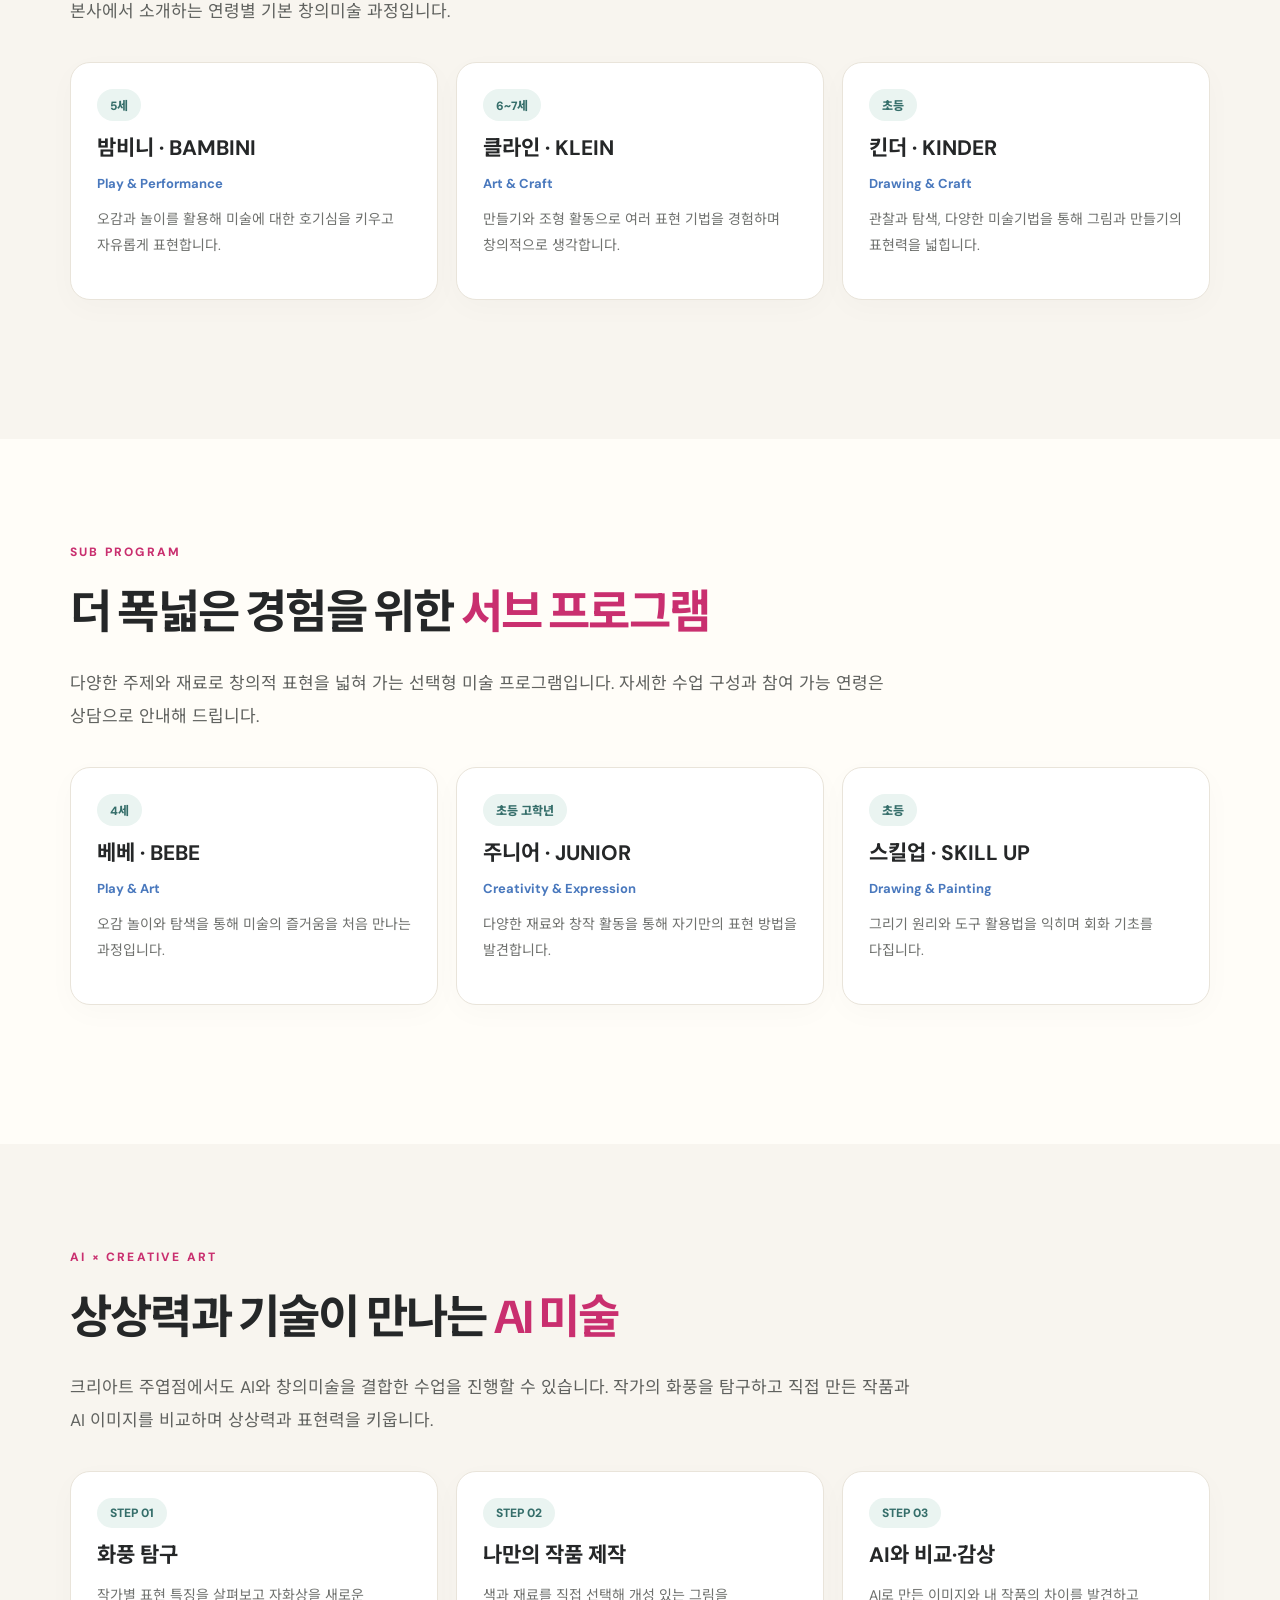
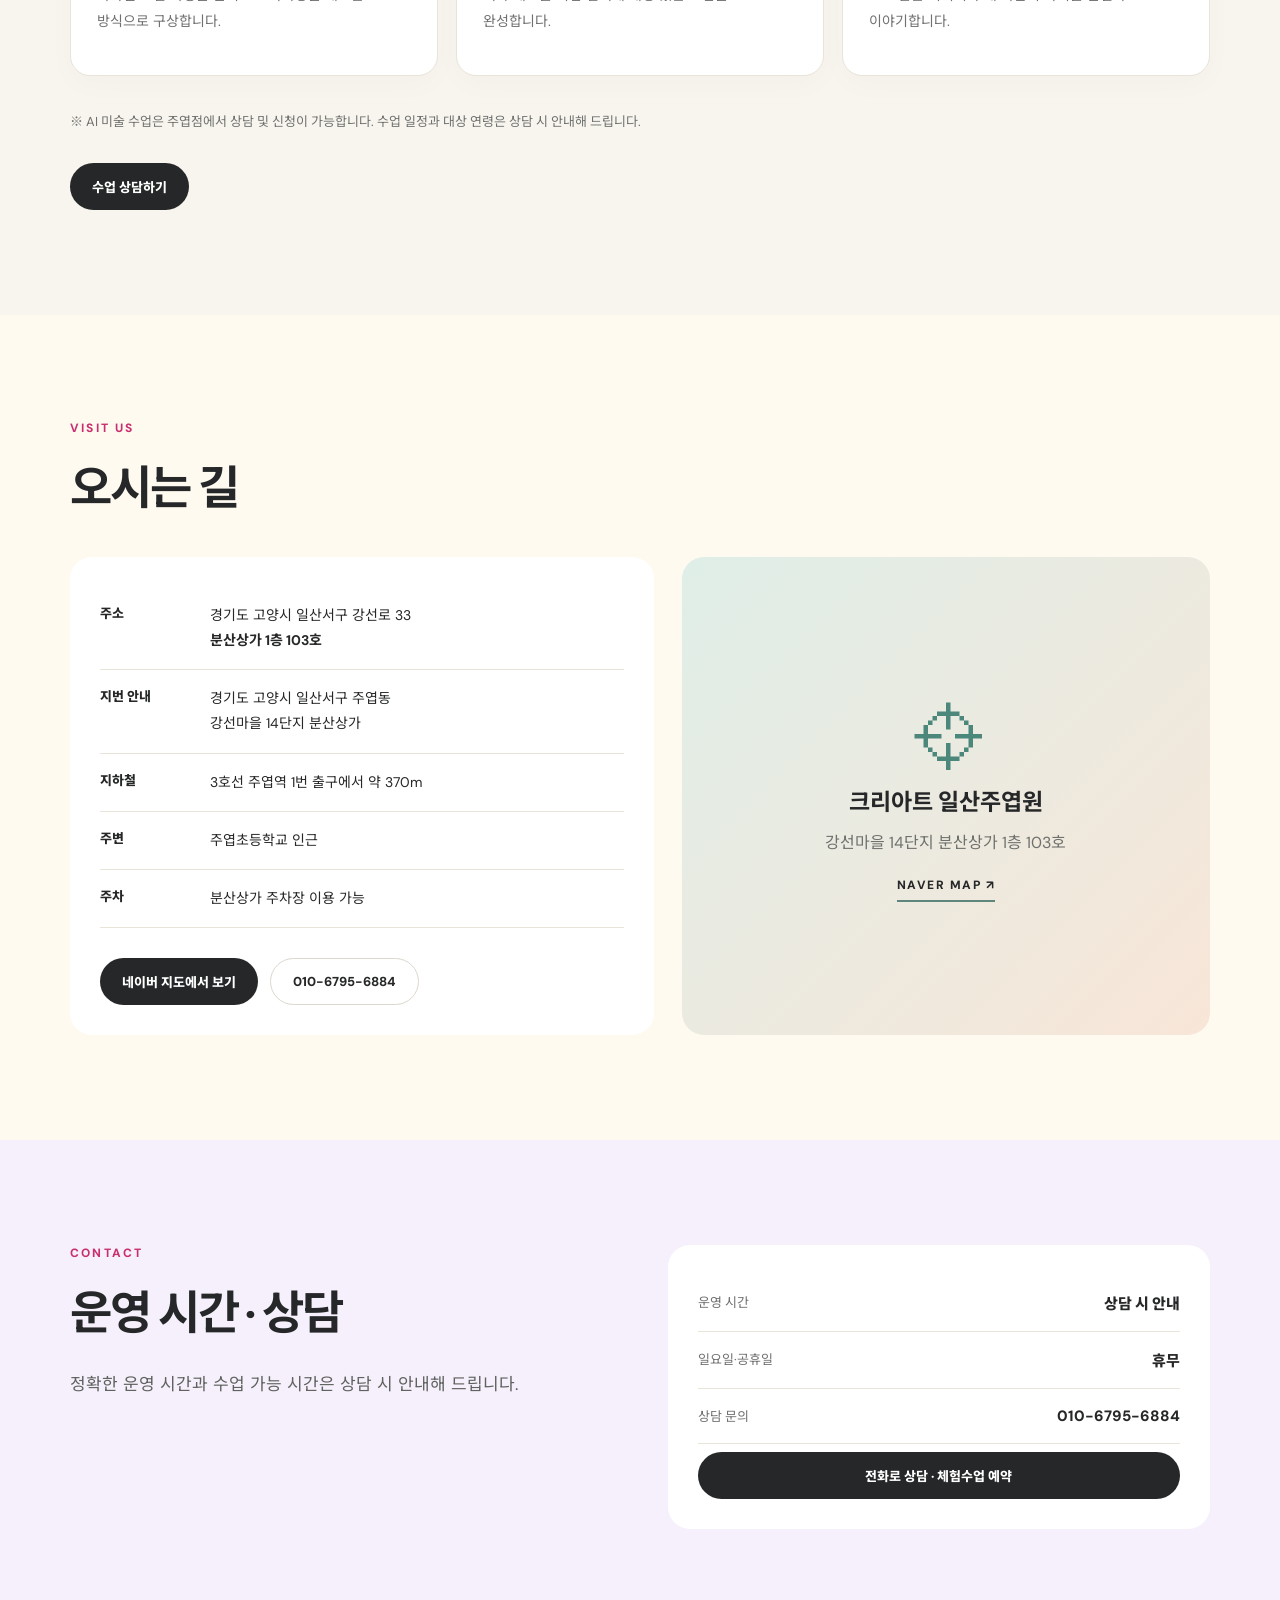
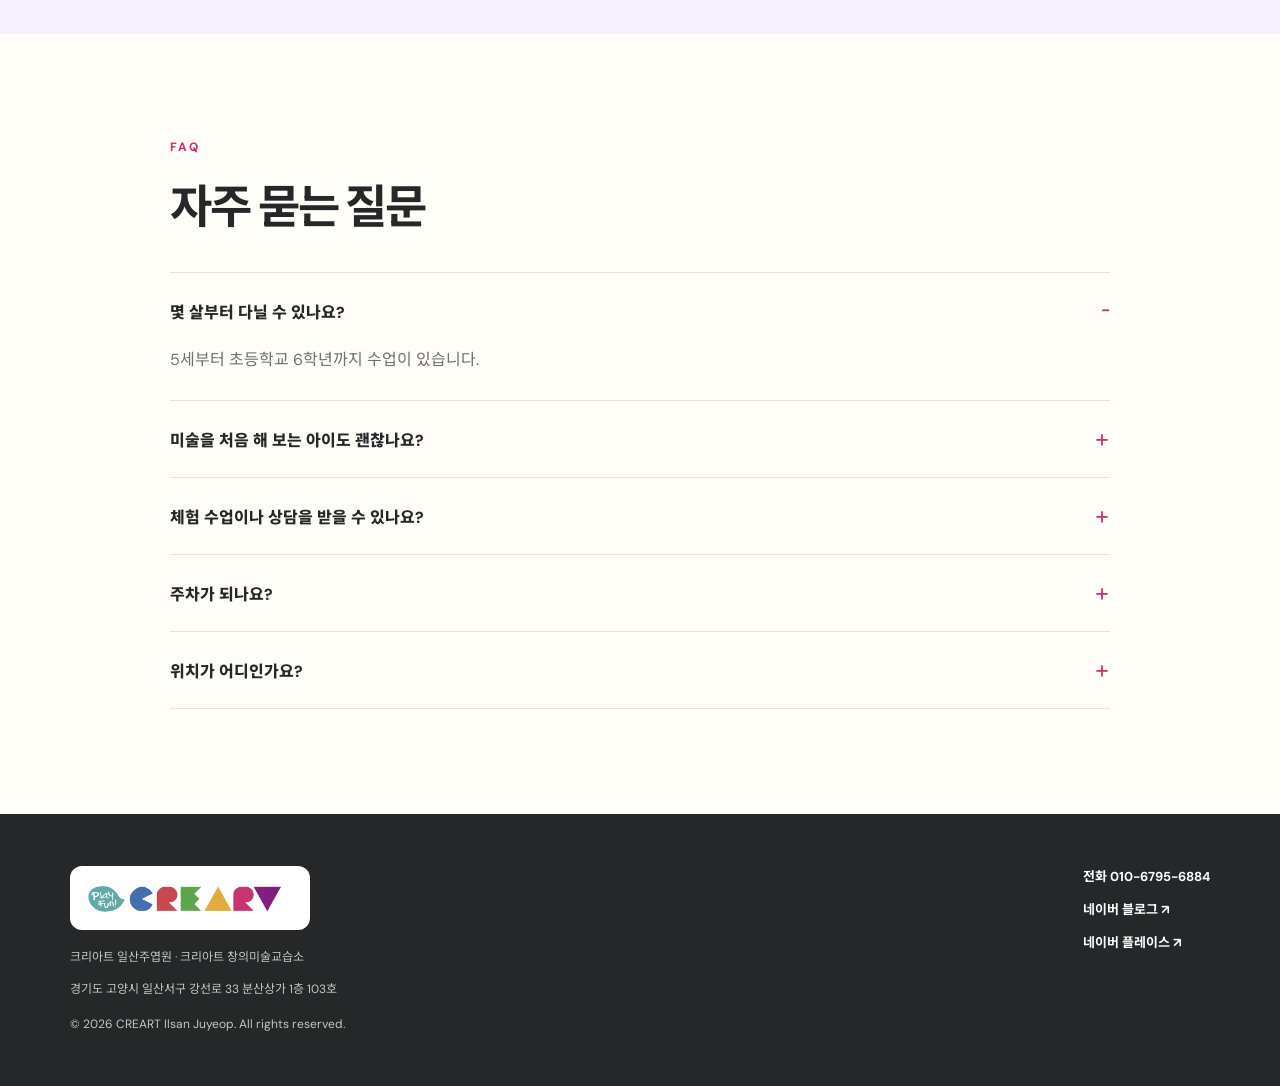
==== commit 31d4632a: "Add files via upload" ====
--- a/index.html
+++ b/index.html
@@ -1,22 +1,23 @@
-<!doctype html>
+<!DOCTYPE html>
+
 <html lang="ko">
 <head>
-  <meta charset="utf-8">
-  <meta name="viewport" content="width=device-width, initial-scale=1">
-  <meta name="theme-color" content="#fffdf8">
-  <title>크리아트 일산주엽원 | 주엽동 5세·초등 창의미술</title>
-  <meta name="description" content="고양시 일산서구 주엽동 강선마을의 아동 미술교육 공간, 크리아트 일산주엽원. 5세부터 초등학교 6학년까지 소수 정원으로 관찰 드로잉, 수채화, 점토·입체 조형 수업을 진행합니다.">
-  <meta name="keywords" content="크리아트 일산주엽원, 크리아트 창의미술교습소, 주엽동 미술학원, 일산 아동미술, 강선마을 미술, 유아미술, 초등미술, 창의미술">
-  <link rel="canonical" href="https://www.creart-jy.com/">
-  <meta property="og:type" content="website">
-  <meta property="og:locale" content="ko_KR">
-  <meta property="og:title" content="크리아트 일산주엽원 | 아이의 생각이 작품이 되는 곳">
-  <meta property="og:description" content="5세부터 초등학생까지, 다양한 재료를 직접 탐색하고 자기 생각을 그림과 입체 작품으로 표현하는 소수 정원 창의미술.">
-  <meta property="og:url" content="https://www.creart-jy.com/">
-  <meta property="og:image" content="https://www.creart-jy.com/assets/creart-logo.png">
-  <link rel="icon" href="assets/creart-logo.png" type="image/png">
-  <link rel="stylesheet" href="style.css">
-  <script type="application/ld+json">
+<meta charset="utf-8"/>
+<meta content="width=device-width, initial-scale=1" name="viewport"/>
+<meta content="#fffdf8" name="theme-color"/>
+<title>크리아트 일산주엽원 | 주엽동 5세·초등 창의미술</title>
+<meta content="고양시 일산서구 주엽동 강선마을의 아동 미술교육 공간, 크리아트 일산주엽원. 5세부터 초등학교 6학년까지 소수 정원으로 관찰 드로잉, 수채화, 점토·입체 조형 수업을 진행합니다." name="description"/>
+<meta content="크리아트 일산주엽원, 크리아트 창의미술교습소, 주엽동 미술학원, 일산 아동미술, 강선마을 미술, 유아미술, 초등미술, 창의미술" name="keywords"/>
+<link href="https://www.creart-jy.com/" rel="canonical"/>
+<meta content="website" property="og:type"/>
+<meta content="ko_KR" property="og:locale"/>
+<meta content="크리아트 일산주엽원 | 아이의 생각이 작품이 되는 곳" property="og:title"/>
+<meta content="5세부터 초등학생까지, 다양한 재료를 직접 탐색하고 자기 생각을 그림과 입체 작품으로 표현하는 소수 정원 창의미술." property="og:description"/>
+<meta content="https://www.creart-jy.com/" property="og:url"/>
+<meta content="https://www.creart-jy.com/assets/creart-logo.png" property="og:image"/>
+<link href="assets/creart-logo.png" rel="icon" type="image/png"/>
+<link href="style.css" rel="stylesheet"/>
+<script type="application/ld+json">
   {
     "@context":"https://schema.org",
     "@type":["LocalBusiness","EducationalOrganization"],
@@ -46,7 +47,7 @@
     "description":"5세부터 초등학교 6학년까지 소수 정원으로 관찰 드로잉, 수채화, 점토·입체 조형 등 창의미술 수업을 진행하는 아동 미술교육 공간입니다."
   }
   </script>
-  <script type="application/ld+json">
+<script type="application/ld+json">
   {
     "@context":"https://schema.org",
     "@type":"FAQPage",
@@ -61,192 +62,202 @@
   </script>
 </head>
 <body>
-  <a class="skip" href="#main">본문 바로가기</a>
-
-  <header class="site-header">
-    <div class="wrap nav">
-      <a class="brand" href="#top" aria-label="크리아트 일산주엽원 홈">
-        <img src="assets/creart-logo.png" alt="CREART Play Fun 로고" class="brand-logo">
-        <span class="brand-text">일산주엽원</span>
-      </a>
-      <button class="menu-toggle" type="button" aria-controls="nav-links" aria-expanded="false">메뉴 ☰</button>
-      <nav id="nav-links" aria-label="주요 메뉴">
-        <a href="#about">크리아트 소개</a>
-        <a href="#classes">수업 안내</a>
-        <a href="#location">오시는 길</a>
-        <a href="#faq">FAQ</a>
-        <a href="https://blog.naver.com/creart-jy" target="_blank" rel="noopener noreferrer">수업 이야기 ↗</a>
-        <a class="nav-cta" href="tel:01067956884">상담 전화</a>
-      </nav>
-    </div>
-  </header>
-
-  <main id="main">
-    <section id="top" class="hero">
-      <div class="wrap hero-grid">
-        <div class="hero-copy">
-          <p class="eyebrow">CREART ILSAN JUYEOP</p>
-          <h1>아이의 생각이<br><em>작품이 되는 곳</em></h1>
-          <p class="lead">정답을 따라 그리기보다, 관찰하고 상상한 것을 스스로 완성해 보는 과정을 중요하게 생각합니다.</p>
-          <div class="actions">
-            <a class="btn primary" href="tel:01067956884">전화 상담하기</a>
-            <a class="btn secondary" href="https://map.naver.com/p/entry/place/1433115227" target="_blank" rel="noopener noreferrer">네이버 지도</a>
-          </div>
-          <div class="hero-note">5세부터 초등학교 6학년 · 소수 정원 · 주엽동 강선마을</div>
-        </div>
-        <div class="hero-visual" aria-label="크리아트 주엽 미술학원 토끼 캐릭터 메인 이미지">
-          <div class="logo-card">
-            <img src="[data-uri]" alt="KIDS CREATIVE ART STUDIO 크리아트 주엽 토끼 캐릭터와 수업 안내" class="rabbit-main-image" fetchpriority="high">
-            <p>PLAY · OBSERVE · CREATE · EXPRESS</p>
-          </div>
-          <div class="shape shape-a"></div>
-          <div class="shape shape-b"></div>
-          <div class="shape shape-c"></div>
-          <div class="shape shape-d"></div>
-        </div>
-      </div>
-    </section>
-
-    <section class="section intro" id="about">
-      <div class="wrap narrow">
-        <p class="eyebrow">ABOUT CREART</p>
-        <h2>다양한 재료를 만지고,<br><span>자기만의 생각을 표현합니다.</span></h2>
-        <p class="section-lead">크리아트 일산주엽원(크리아트 창의미술교습소)은 고양시 일산서구 주엽동 강선마을에 있는 아동 미술교육 공간입니다. <strong>5세부터 초등학생까지</strong> 아이들이 다양한 재료를 직접 만지고 탐색하며, 자기만의 생각을 그림과 입체 작품으로 표현하도록 돕습니다.</p>
-        <p class="section-lead">평면 회화부터 점토·입체 만들기까지 <strong>소수 정원으로</strong> 한 명 한 명 꼼꼼히 지도합니다.</p>
-
-        <div class="features">
-          <article><span class="feature-icon">◉</span><h3>관찰</h3><p>사물과 재료를 자세히 보고 차이를 발견합니다.</p></article>
-          <article><span class="feature-icon">△</span><h3>상상</h3><p>정답보다 아이만의 아이디어를 확장합니다.</p></article>
-          <article><span class="feature-icon">■</span><h3>표현</h3><p>그림과 입체 조형으로 생각을 실제 작품으로 완성합니다.</p></article>
-        </div>
-      </div>
-    </section>
-
-    <section class="section classes" id="classes">
-      <div class="wrap">
-        <p class="eyebrow">CLASS GUIDE</p>
-        <div class="section-head">
-          <h2>수업 안내</h2>
-          <p>수업 시간과 수강료는 상담 시 안내해 드립니다.</p>
-        </div>
-        <div class="class-grid">
-          <article class="class-card preschool">
-            <div class="class-badge">5–7세</div>
-            <h3>유아반</h3>
-            <p>오감 탐색과 놀이 미술 중심. 다양한 재료를 경험하며 표현의 즐거움을 알아갑니다.</p>
-            <ul>
-              <li>다양한 미술 재료 탐색</li>
-              <li>놀이를 통한 색·형태 경험</li>
-              <li>손으로 만들고 표현하는 활동</li>
-            </ul>
-          </article>
-          <article class="class-card elementary">
-            <div class="class-badge">초등</div>
-            <h3>초등반</h3>
-            <p>관찰 드로잉, 수채화, 입체 조형 등 기초 표현력을 기르고 초등 교과 미술과도 연계합니다.</p>
-            <ul>
-              <li>관찰 드로잉과 기초 표현</li>
-              <li>수채화와 색채 감각</li>
-              <li>점토·입체 조형과 창의 만들기</li>
-            </ul>
-          </article>
-        </div>
-        <div class="notice">정확한 반 편성, 수업 시간, 수강료는 아이의 연령과 현재 모집 상황에 따라 상담 시 안내합니다.</div>
-      </div>
-    </section>
-
-    <section class="section process">
-      <div class="wrap">
-        <p class="eyebrow">HOW WE LEARN</p>
-        <h2>잘 그리는 것보다<br><span>스스로 생각해 완성하는 과정</span></h2>
-        <div class="process-grid">
-          <article><span>01</span><h3>보고</h3><p>대상과 재료를 충분히 관찰합니다.</p></article>
-          <article><span>02</span><h3>탐색하고</h3><p>만지고 섞고 바꾸며 재료의 특성을 경험합니다.</p></article>
-          <article><span>03</span><h3>생각하고</h3><p>아이만의 아이디어와 이야기를 떠올립니다.</p></article>
-          <article><span>04</span><h3>완성합니다</h3><p>평면과 입체 작품으로 자기 생각을 표현합니다.</p></article>
-        </div>
-        <div class="blog-cta">
-          <div><strong>실제 수업과 작품이 궁금하신가요?</strong><p>네이버 블로그에서 크리아트 일산주엽원의 수업 이야기를 확인해 보세요.</p></div>
-          <a class="btn secondary" href="https://blog.naver.com/creart-jy" target="_blank" rel="noopener noreferrer">블로그 보기 ↗</a>
-        </div>
-      </div>
-    </section>
-
-    <section class="section location" id="location">
-      <div class="wrap">
-        <p class="eyebrow">VISIT US</p>
-        <h2>오시는 길</h2>
-        <div class="location-grid">
-          <div class="info-card">
-            <dl>
-              <div><dt>주소</dt><dd>경기도 고양시 일산서구 강선로 33<br><strong>분산상가 1층 103호</strong></dd></div>
-              <div><dt>지번 안내</dt><dd>경기도 고양시 일산서구 주엽동<br>강선마을 14단지 분산상가</dd></div>
-              <div><dt>지하철</dt><dd>3호선 주엽역 1번 출구에서 약 370m</dd></div>
-              <div><dt>주변</dt><dd>주엽초등학교 인근</dd></div>
-              <div><dt>주차</dt><dd>분산상가 주차장 이용 가능</dd></div>
-            </dl>
-            <div class="actions">
-              <a class="btn primary" href="https://map.naver.com/p/entry/place/1433115227" target="_blank" rel="noopener noreferrer">네이버 지도에서 보기</a>
-              <a class="btn secondary" href="tel:01067956884">010-6795-6884</a>
-            </div>
-          </div>
-          <a class="map-card" href="https://map.naver.com/p/entry/place/1433115227" target="_blank" rel="noopener noreferrer" aria-label="네이버 지도에서 크리아트 일산주엽원 열기">
-            <span class="pin">⌖</span>
-            <strong>크리아트 일산주엽원</strong>
-            <p>강선마을 14단지 분산상가 1층 103호</p>
-            <span class="map-link">NAVER MAP ↗</span>
-          </a>
-        </div>
-      </div>
-    </section>
-
-    <section class="section hours" id="contact">
-      <div class="wrap hours-grid">
-        <div>
-          <p class="eyebrow">CONTACT</p>
-          <h2>운영 시간 · 상담</h2>
-          <p class="section-lead">정확한 운영 시간과 수업 가능 시간은 상담 시 안내해 드립니다.</p>
-        </div>
-        <div class="hours-card">
-          <div><span>운영 시간</span><strong>상담 시 안내</strong></div>
-          <div><span>일요일·공휴일</span><strong>휴무</strong></div>
-          <div><span>상담 문의</span><a href="tel:01067956884">010-6795-6884</a></div>
-          <a class="btn primary full" href="tel:01067956884">전화로 상담 · 체험수업 예약</a>
-        </div>
-      </div>
-    </section>
-
-    <section class="section faq" id="faq">
-      <div class="wrap narrow">
-        <p class="eyebrow">FAQ</p>
-        <h2>자주 묻는 질문</h2>
-        <div class="faq-list">
-          <details open><summary>몇 살부터 다닐 수 있나요?</summary><p>5세부터 초등학교 6학년까지 수업이 있습니다.</p></details>
-          <details><summary>미술을 처음 해 보는 아이도 괜찮나요?</summary><p>네. 처음 오는 아이도 재료에 익숙해지는 활동부터 시작하고, 아이의 속도에 맞춰 진행합니다.</p></details>
-          <details><summary>체험 수업이나 상담을 받을 수 있나요?</summary><p>네, 전화로 예약하시면 상담과 체험 수업이 가능합니다.</p></details>
-          <details><summary>주차가 되나요?</summary><p>분산상가 주차장 이용 가능합니다.</p></details>
-          <details><summary>위치가 어디인가요?</summary><p>주엽역 1번 출구에서 약 370m, 강선마을 14단지 분산상가 1층 103호에 있습니다.</p></details>
-        </div>
-      </div>
-    </section>
-  </main>
-
-  <footer class="footer">
-    <div class="wrap footer-inner">
-      <div>
-        <img src="assets/creart-logo.png" alt="CREART" class="footer-logo">
-        <p>크리아트 일산주엽원 · 크리아트 창의미술교습소</p>
-        <p>경기도 고양시 일산서구 강선로 33 분산상가 1층 103호</p>
-        <small>© <span id="year">2026</span> CREART Ilsan Juyeop. All rights reserved.</small>
-      </div>
-      <div class="footer-links">
-        <a href="tel:01067956884">전화 010-6795-6884</a>
-        <a href="https://blog.naver.com/creart-jy" target="_blank" rel="noopener noreferrer">네이버 블로그 ↗</a>
-        <a href="https://map.naver.com/p/entry/place/1433115227" target="_blank" rel="noopener noreferrer">네이버 플레이스 ↗</a>
-      </div>
-    </div>
-  </footer>
-
-  <script src="script.js" defer></script>
+<a class="skip" href="#main">본문 바로가기</a>
+<header class="site-header">
+<div class="wrap nav">
+<a aria-label="크리아트 일산주엽원 홈" class="brand" href="#top">
+<img alt="CREART Play Fun 로고" class="brand-logo" src="assets/creart-logo.png"/>
+<span class="brand-text">일산주엽원</span>
+</a>
+<button aria-controls="nav-links" aria-expanded="false" class="menu-toggle" type="button">메뉴 ☰</button>
+<nav aria-label="주요 메뉴" id="nav-links">
+<a href="#about">크리아트 소개</a>
+<a href="#classes">수업 안내</a>
+<a href="#program-overview">프로그램 소개</a>
+<a href="#main-program">메인 프로그램</a>
+<a href="#sub-program">서브 프로그램</a>
+<a href="#ai-program">AI 미술</a>
+<a href="#location">오시는 길</a>
+<a href="#faq">FAQ</a>
+<a href="https://blog.naver.com/creart-jy" rel="noopener noreferrer" target="_blank">수업 이야기 ↗</a>
+<a class="nav-cta" href="tel:01067956884">상담 전화</a>
+</nav>
+</div>
+</header>
+<main id="main">
+<section class="hero" id="top">
+<div class="wrap hero-grid">
+<div class="hero-copy">
+<p class="eyebrow">CREART ILSAN JUYEOP</p>
+<h1>아이의 생각이<br/><em>작품이 되는 곳</em></h1>
+<p class="lead">정답을 따라 그리기보다, 관찰하고 상상한 것을 스스로 완성해 보는 과정을 중요하게 생각합니다.</p>
+<div class="actions">
+<a class="btn primary" href="tel:01067956884">전화 상담하기</a>
+<a class="btn secondary" href="https://map.naver.com/p/entry/place/1433115227" rel="noopener noreferrer" target="_blank">네이버 지도</a>
+</div>
+<div class="hero-note">5세부터 초등학교 6학년 · 소수 정원 · 주엽동 강선마을</div>
+</div>
+<div aria-label="크리아트 주엽 미술학원 토끼 캐릭터 메인 이미지" class="hero-visual">
+<div class="logo-card">
+<img alt="KIDS CREATIVE ART STUDIO 크리아트 주엽 토끼 캐릭터와 수업 안내" class="rabbit-main-image" fetchpriority="high" src="[data-uri]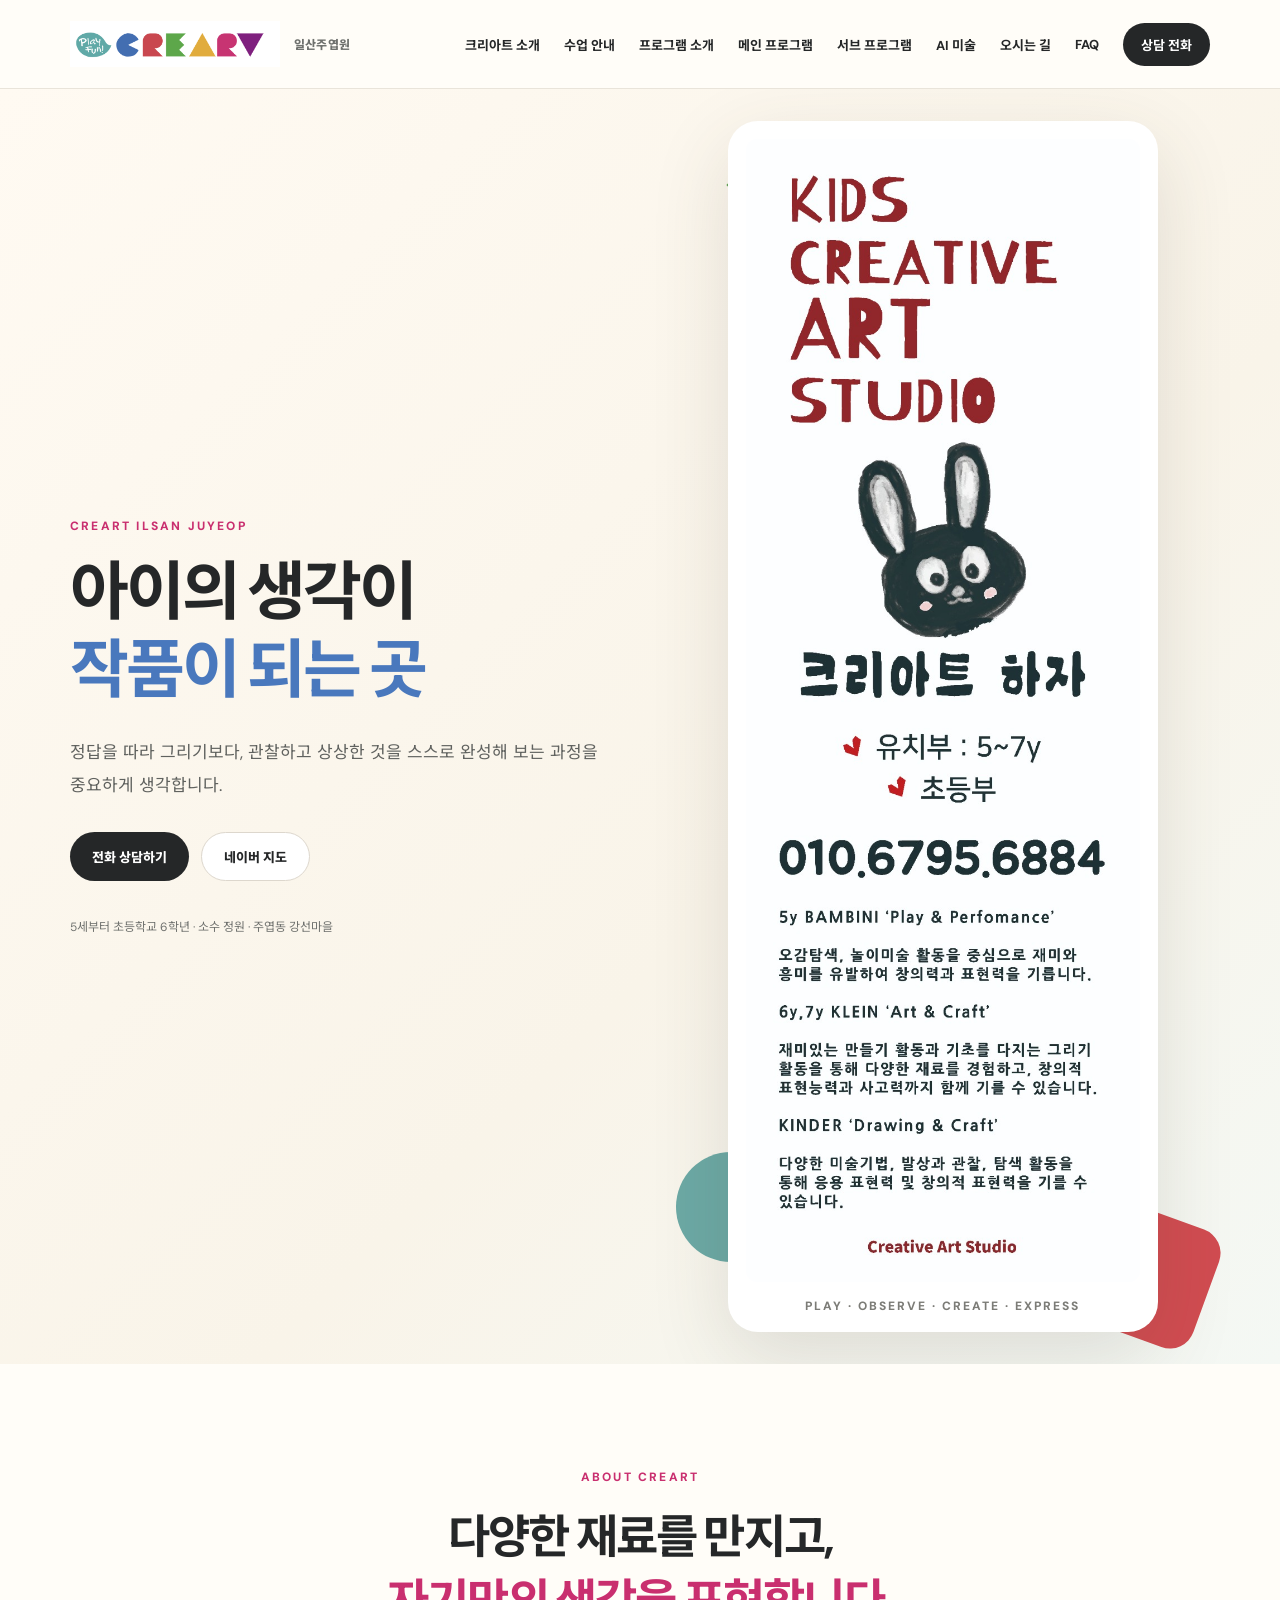
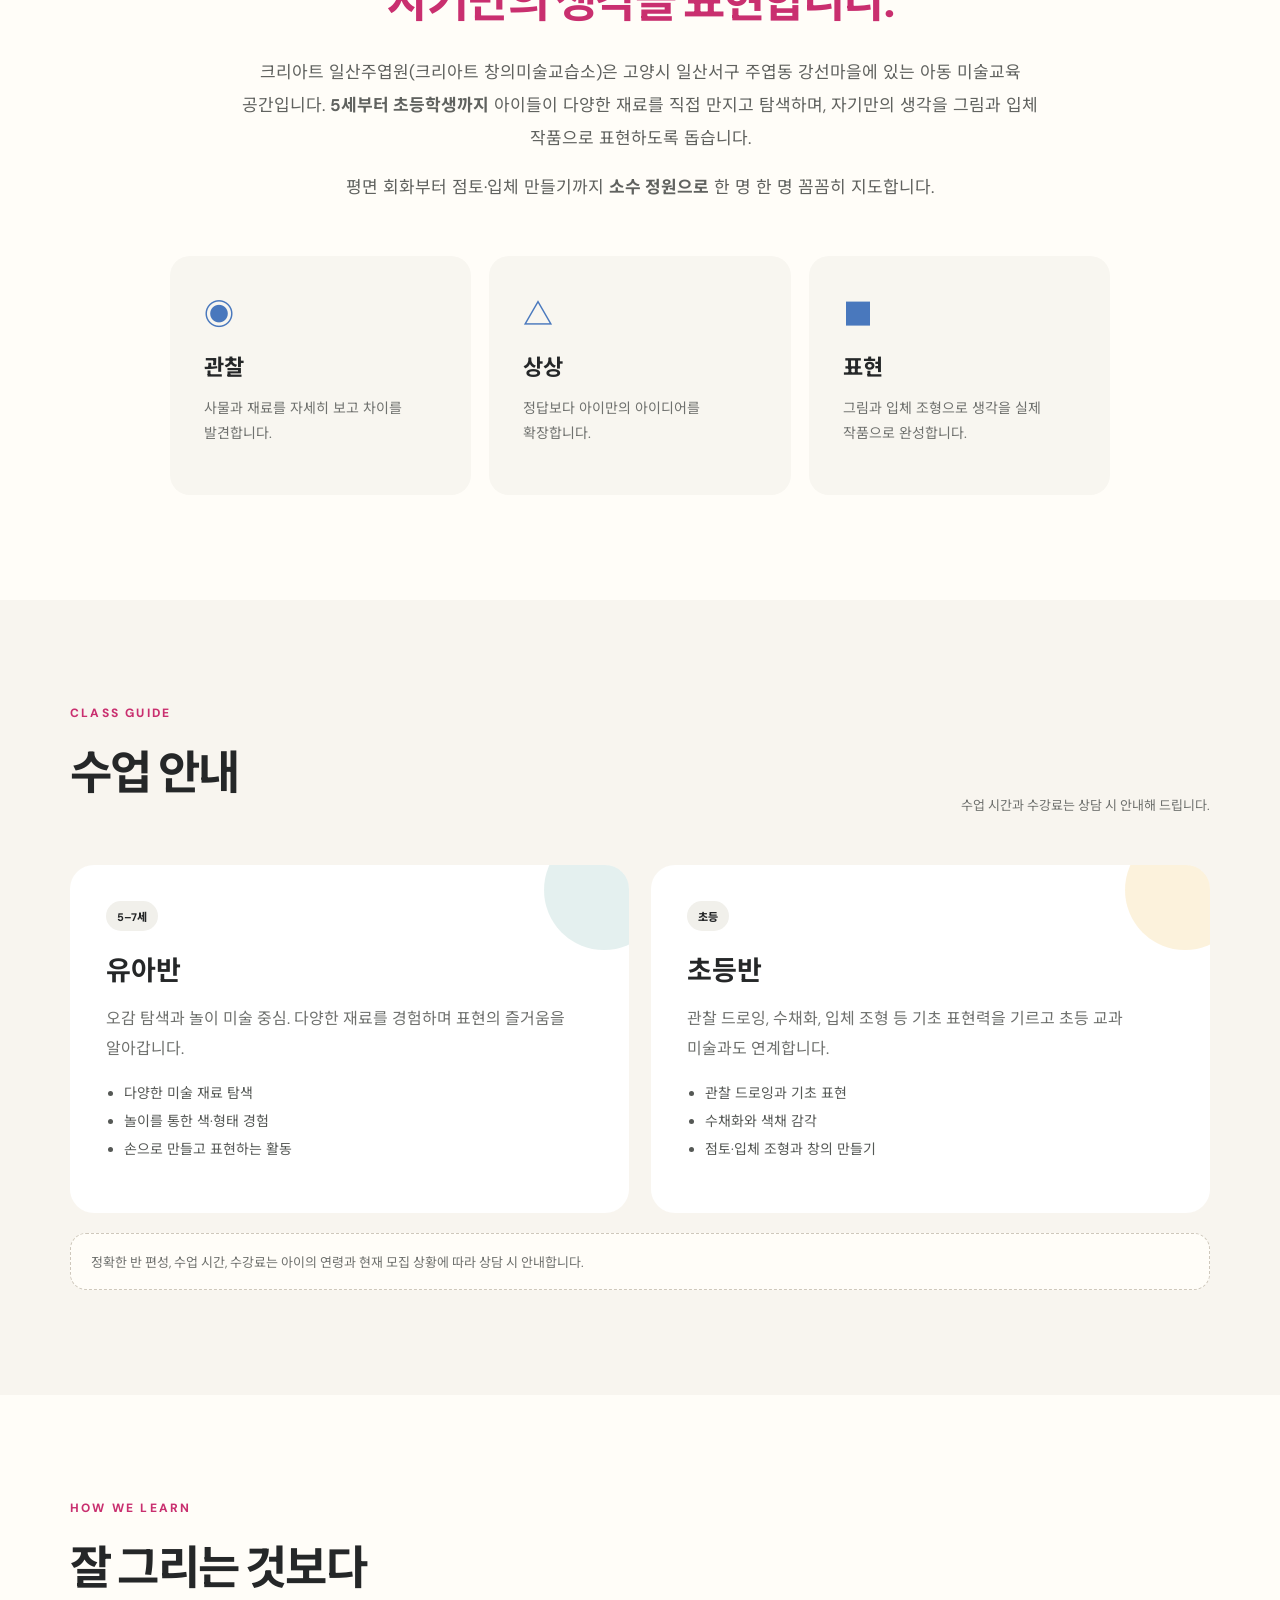
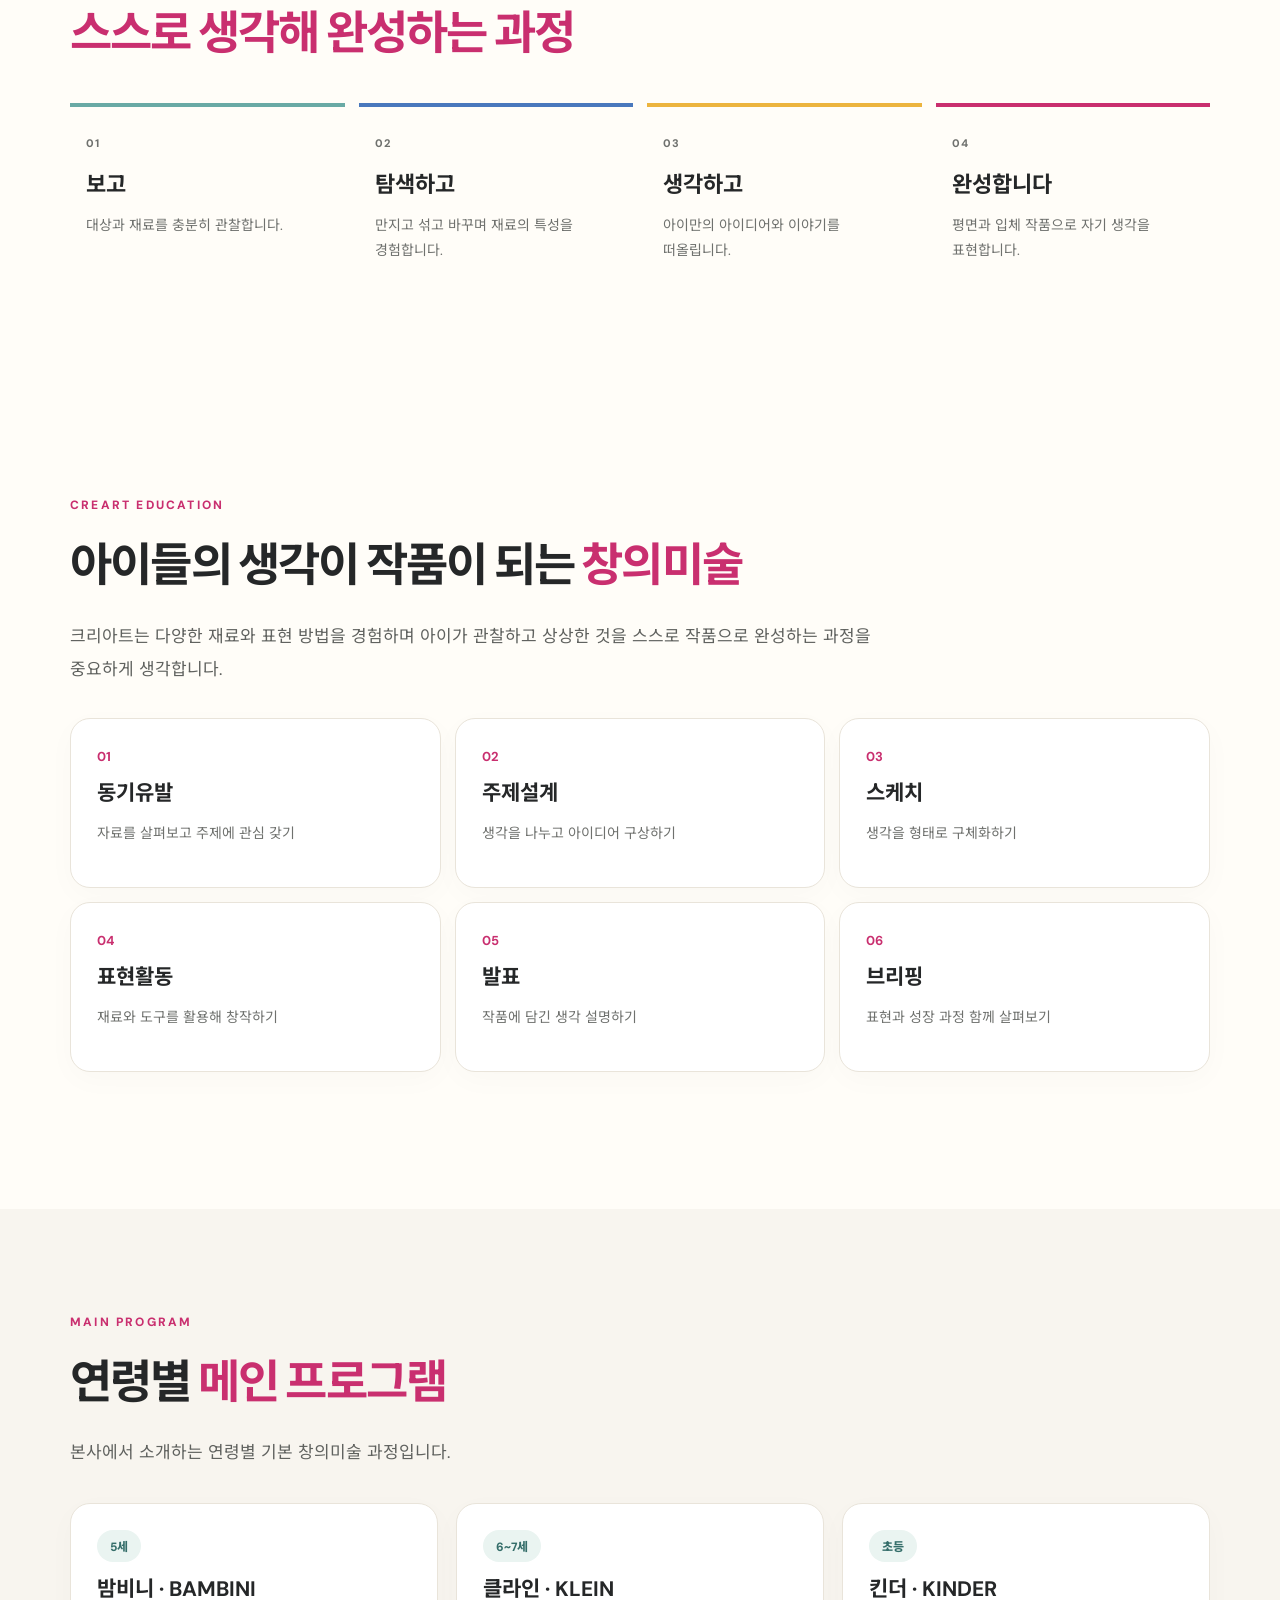
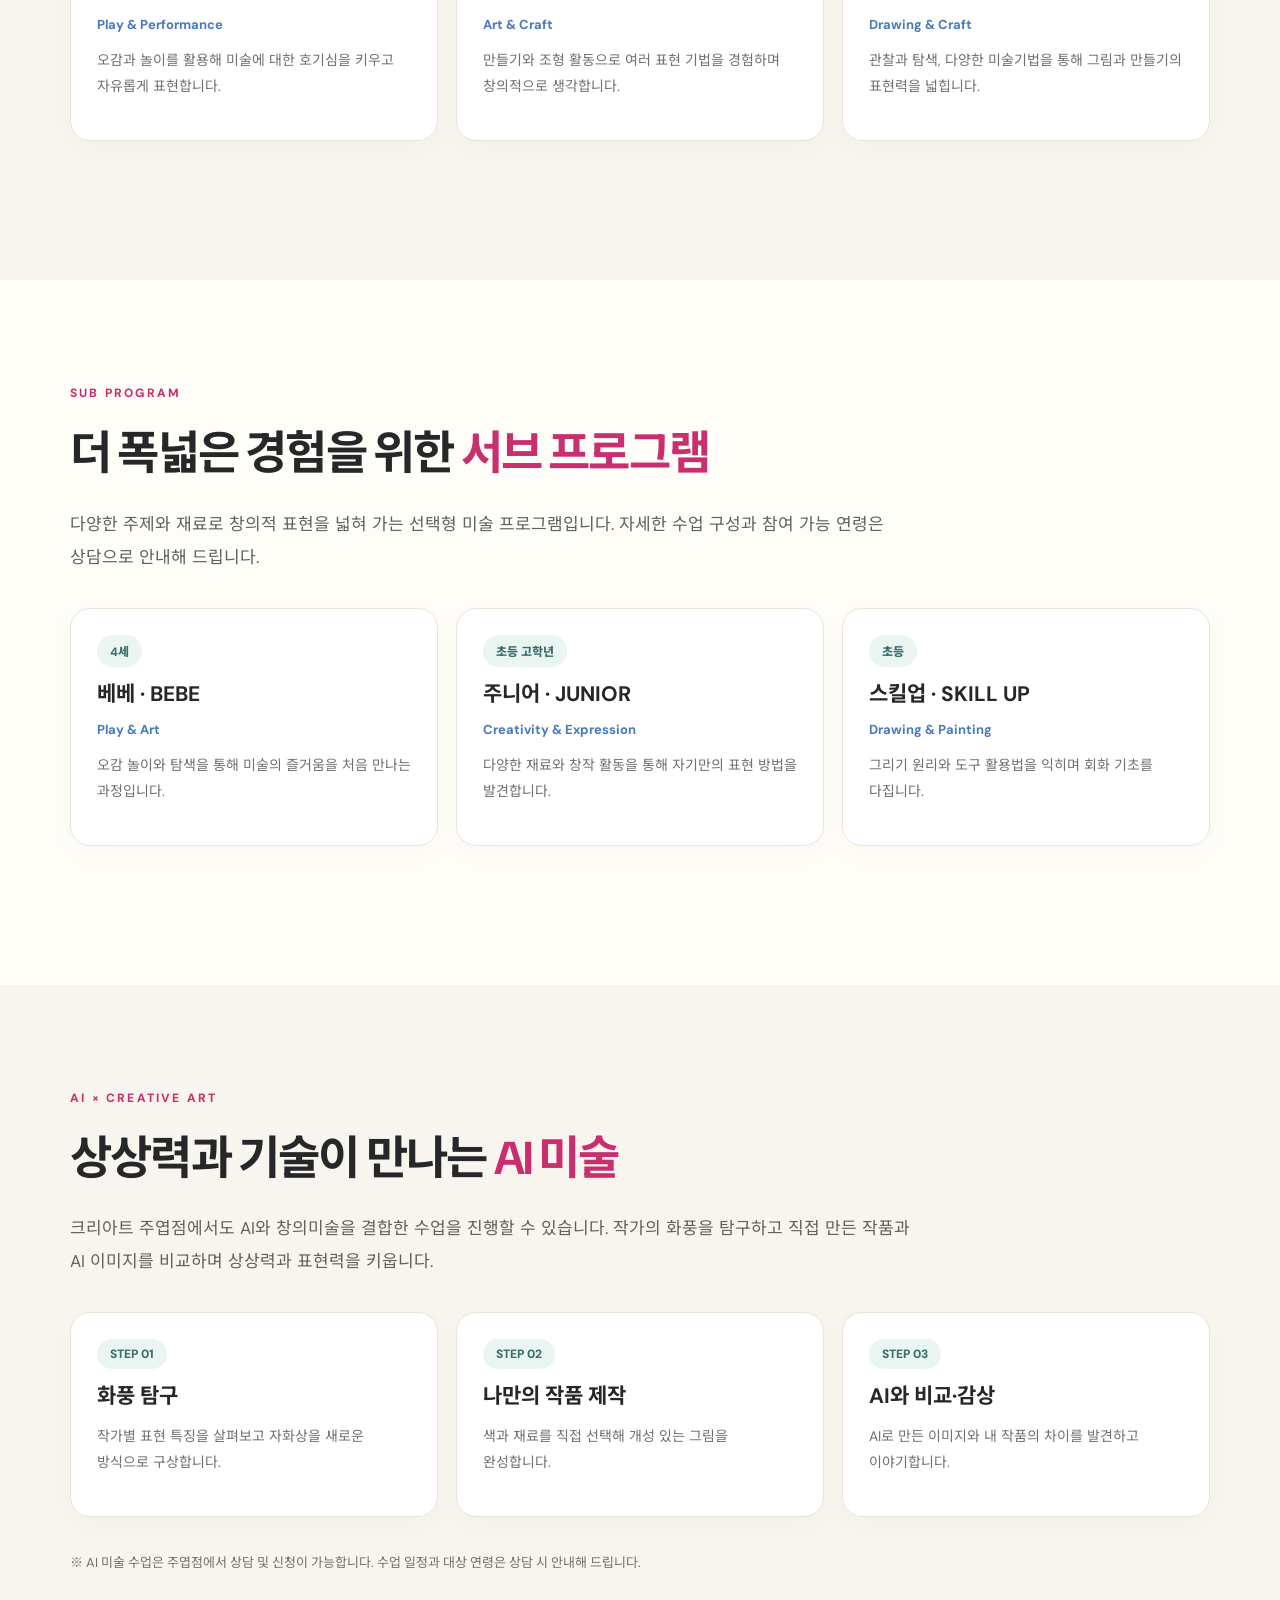
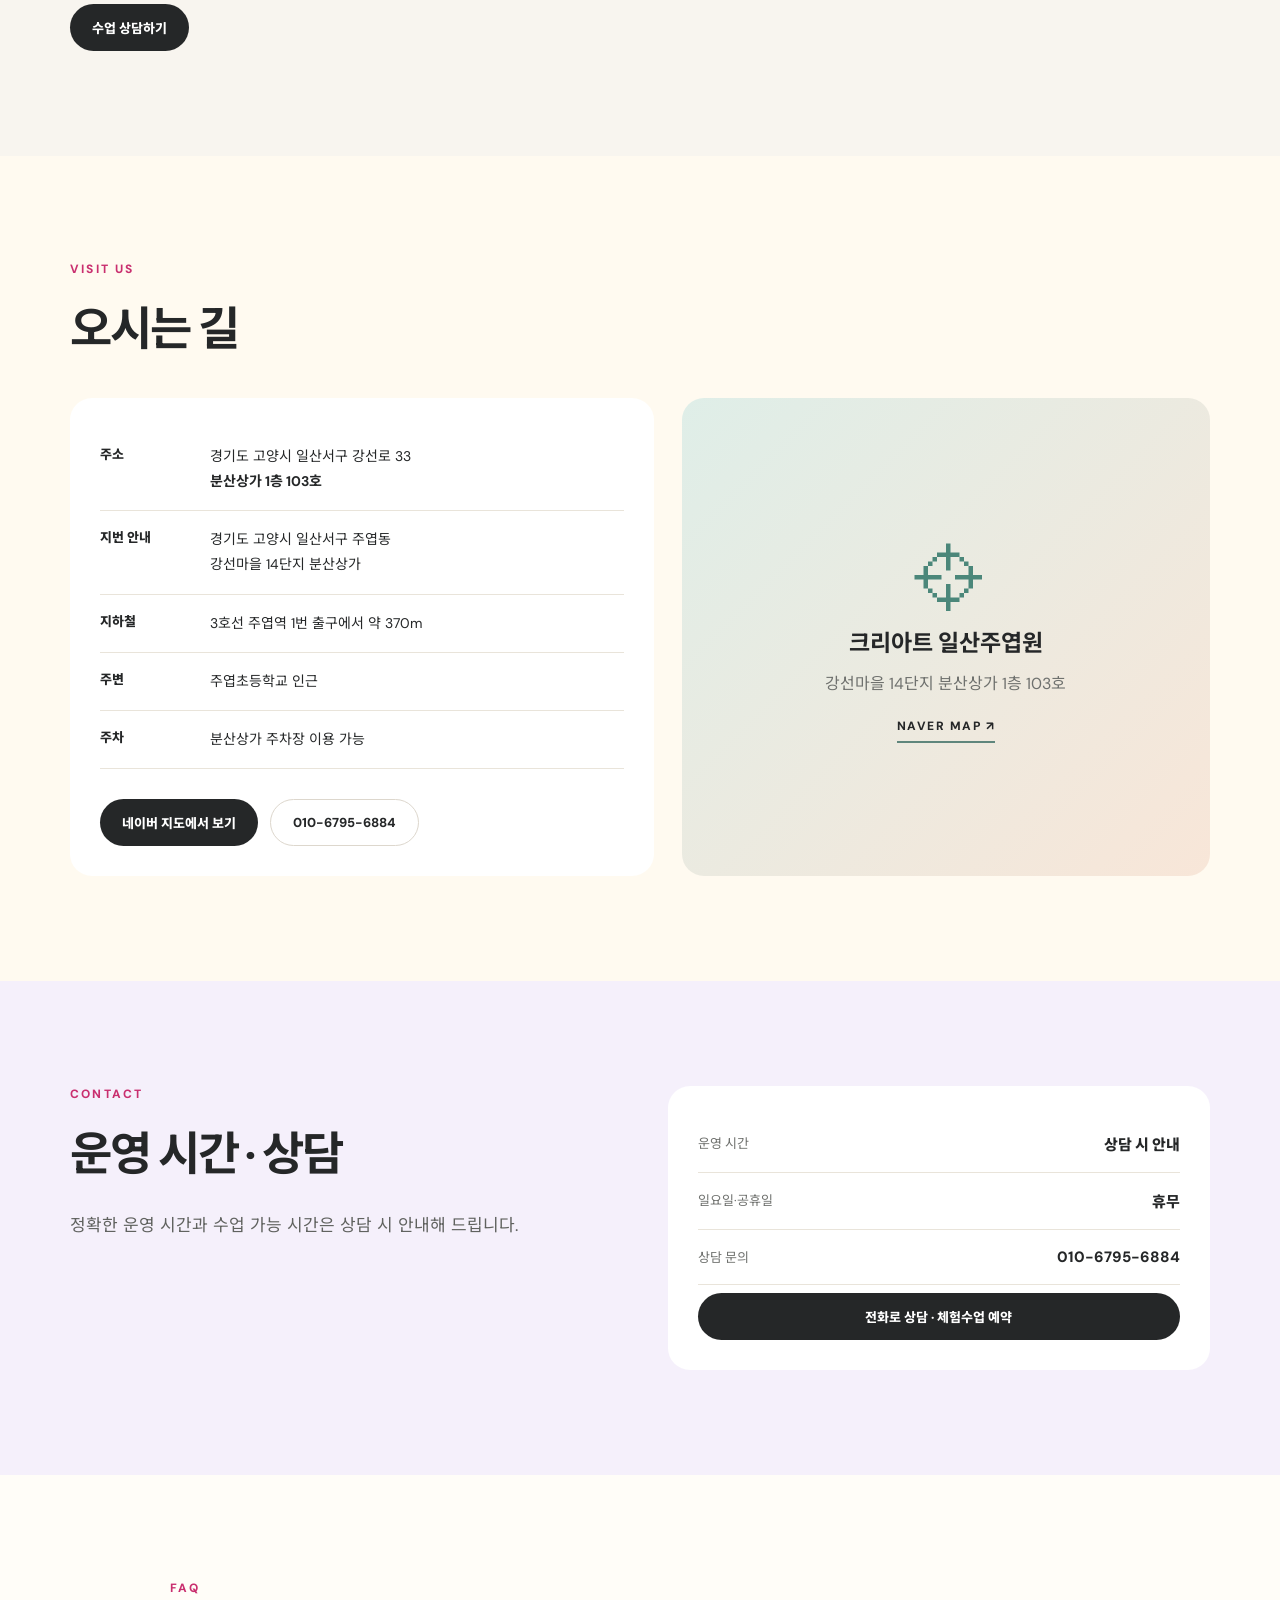
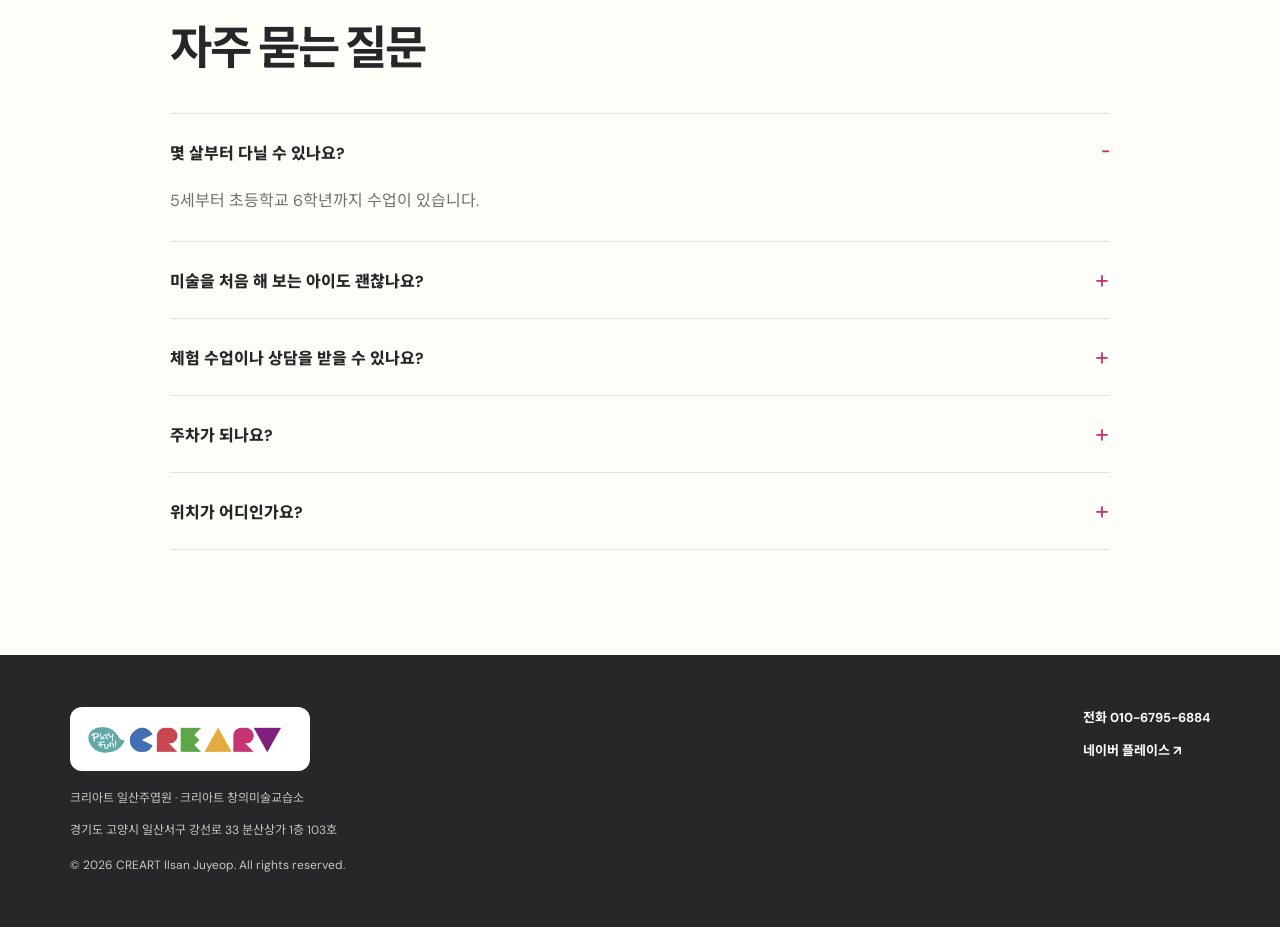
==== commit 339da0d5: "Add files via upload" ====
--- a/index.html
+++ b/index.html
@@ -17,36 +17,51 @@
 <meta content="https://www.creart-jy.com/assets/creart-logo.png" property="og:image"/>
 <link href="assets/creart-logo.png" rel="icon" type="image/png"/>
 <link href="style.css" rel="stylesheet"/>
-<script type="application/ld+json">
-  {
-    "@context":"https://schema.org",
-    "@type":["LocalBusiness","EducationalOrganization"],
-    "name":"크리아트 일산주엽원",
-    "alternateName":["크리아트 창의미술교습소","CREART 일산주엽원"],
-    "url":"https://www.creart-jy.com/",
-    "logo":"https://www.creart-jy.com/assets/creart-logo.png",
-    "telephone":"+82-10-6795-6884",
-    "openingHoursSpecification": [{
-    "@type": "OpeningHoursSpecification",
-    "dayOfWeek": ["Monday","Tuesday","Wednesday","Thursday","Friday"],
-    "opens": "13:00",
-    "closes": "19:00"
-    }],
-    "sameAs":[
-      "https://blog.naver.com/creart-jy",
-      "https://map.naver.com/p/entry/place/1433115227"
-    ],
-    "address":{
-      "@type":"PostalAddress",
-      "streetAddress":"강선로 33 분산상가 1층 103호",
-      "addressLocality":"고양시 일산서구",
-      "addressRegion":"경기도",
-      "addressCountry":"KR"
-    },
-    "areaServed":["주엽동","강선마을","일산서구"],
-    "description":"5세부터 초등학교 6학년까지 소수 정원으로 관찰 드로잉, 수채화, 점토·입체 조형 등 창의미술 수업을 진행하는 아동 미술교육 공간입니다."
-  }
-  </script>
+<script type="application/ld+json">{
+  "@context": "https://schema.org",
+  "@type": [
+    "LocalBusiness",
+    "EducationalOrganization"
+  ],
+  "name": "크리아트 일산주엽원",
+  "alternateName": [
+    "크리아트 창의미술교습소",
+    "CREART 일산주엽원"
+  ],
+  "url": "https://www.creart-jy.com/",
+  "logo": "https://www.creart-jy.com/assets/creart-logo.png",
+  "telephone": "+82-10-6795-6884",
+  "openingHoursSpecification": [
+    {
+      "@type": "OpeningHoursSpecification",
+      "dayOfWeek": [
+        "Monday",
+        "Tuesday",
+        "Wednesday",
+        "Thursday",
+        "Friday"
+      ],
+      "opens": "13:00",
+      "closes": "19:00"
+    }
+  ],
+  "sameAs": [
+    "https://map.naver.com/p/entry/place/1433115227"
+  ],
+  "address": {
+    "@type": "PostalAddress",
+    "streetAddress": "강선로 33 분산상가 1층 103호",
+    "addressLocality": "고양시 일산서구",
+    "addressRegion": "경기도",
+    "addressCountry": "KR"
+  },
+  "areaServed": [
+    "주엽동",
+    "강선마을",
+    "일산서구"
+  ],
+  "description": "5세부터 초등학교 6학년까지 소수 정원으로 관찰 드로잉, 수채화, 점토·입체 조형 등 창의미술 수업을 진행하는 아동 미술교육 공간입니다."
+}</script>
 <script type="application/ld+json">
   {
     "@context":"https://schema.org",
@@ -79,7 +94,7 @@
 <a href="#ai-program">AI 미술</a>
 <a href="#location">오시는 길</a>
 <a href="#faq">FAQ</a>
-<a href="https://blog.naver.com/creart-jy" rel="noopener noreferrer" target="_blank">수업 이야기 ↗</a>
+
 <a class="nav-cta" href="tel:01067956884">상담 전화</a>
 </nav>
 </div>
@@ -164,10 +179,7 @@
 <article><span>03</span><h3>생각하고</h3><p>아이만의 아이디어와 이야기를 떠올립니다.</p></article>
 <article><span>04</span><h3>완성합니다</h3><p>평면과 입체 작품으로 자기 생각을 표현합니다.</p></article>
 </div>
-<div class="blog-cta">
-<div><strong>실제 수업과 작품이 궁금하신가요?</strong><p>네이버 블로그에서 크리아트 일산주엽원의 수업 이야기를 확인해 보세요.</p></div>
-<a class="btn secondary" href="https://blog.naver.com/creart-jy" rel="noopener noreferrer" target="_blank">블로그 보기 ↗</a>
-</div>
+
 </div>
 </section>
 <!-- 본사 공개 프로그램 안내를 주엽점 방문자용으로 재구성한 요약입니다. -->
@@ -253,7 +265,7 @@
 </div>
 <div class="footer-links">
 <a href="tel:01067956884">전화 010-6795-6884</a>
-<a href="https://blog.naver.com/creart-jy" rel="noopener noreferrer" target="_blank">네이버 블로그 ↗</a>
+
 <a href="https://map.naver.com/p/entry/place/1433115227" rel="noopener noreferrer" target="_blank">네이버 플레이스 ↗</a>
 </div>
 </div>
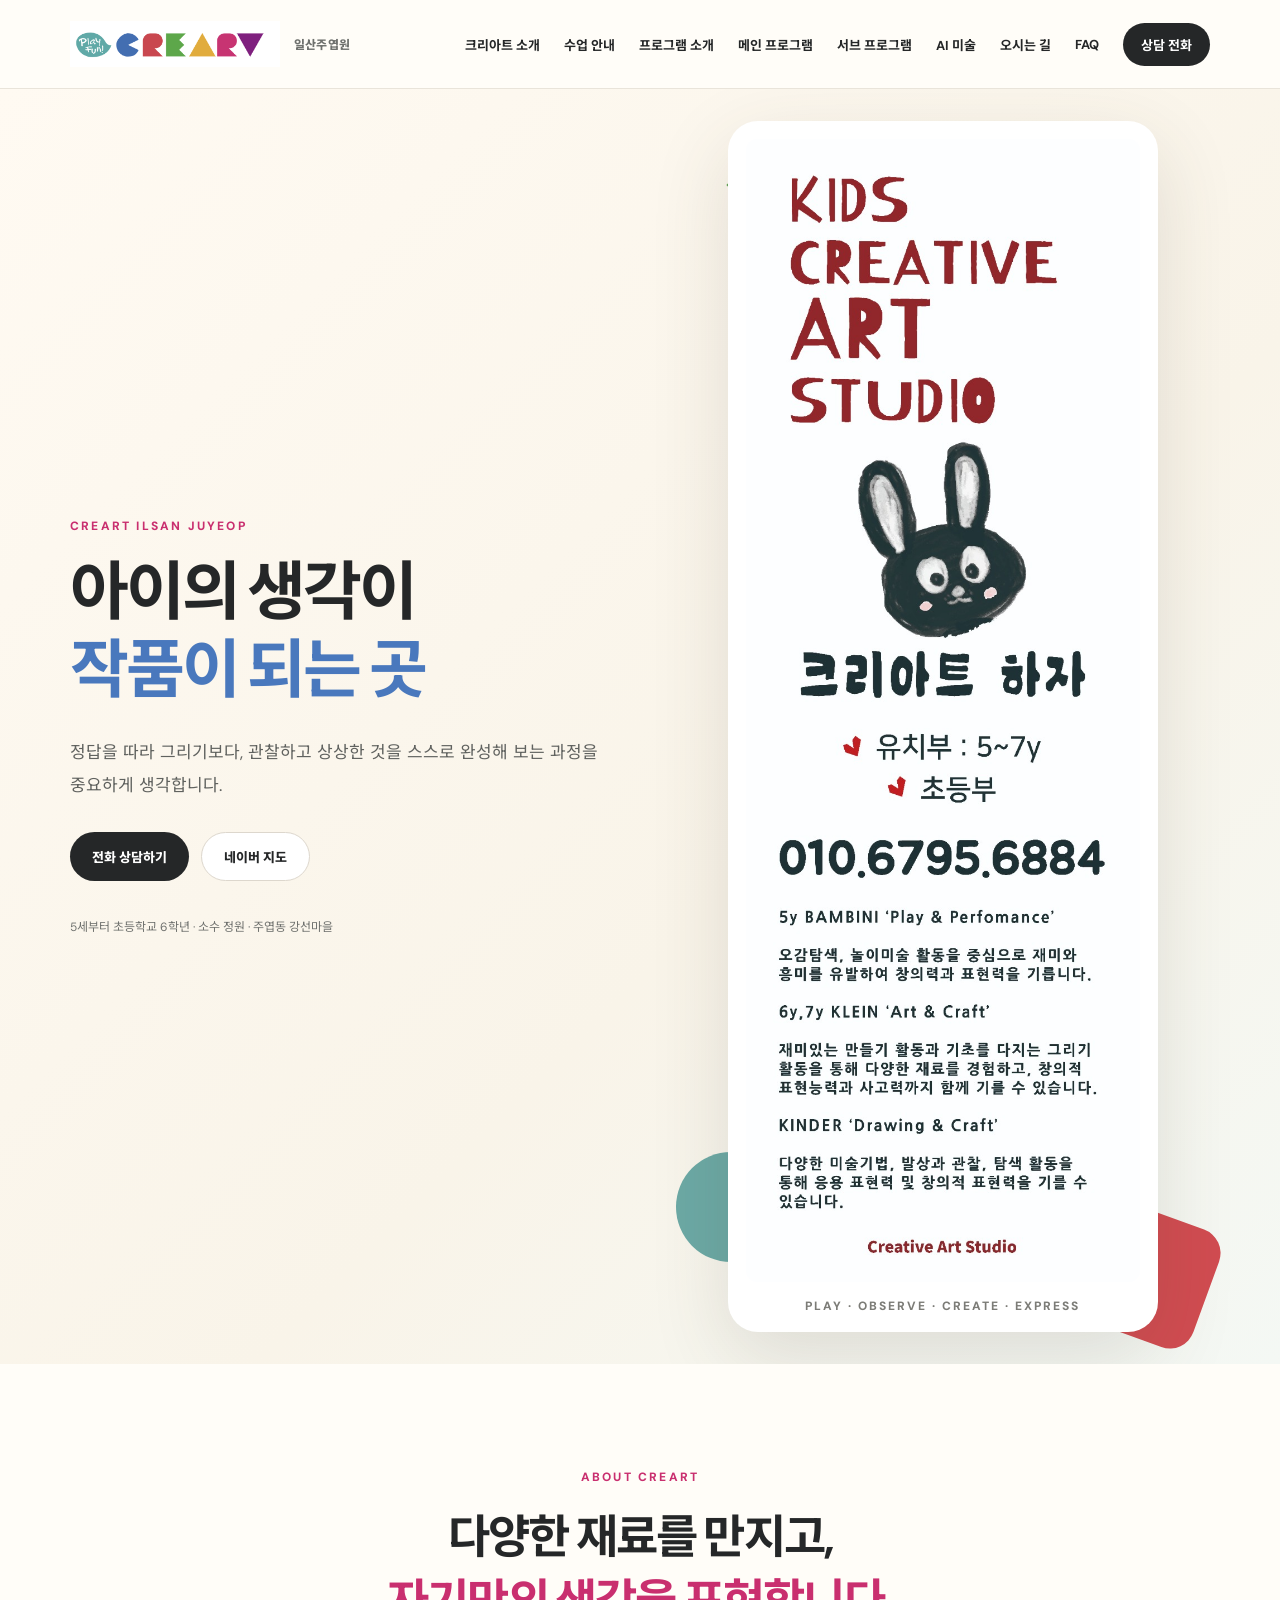
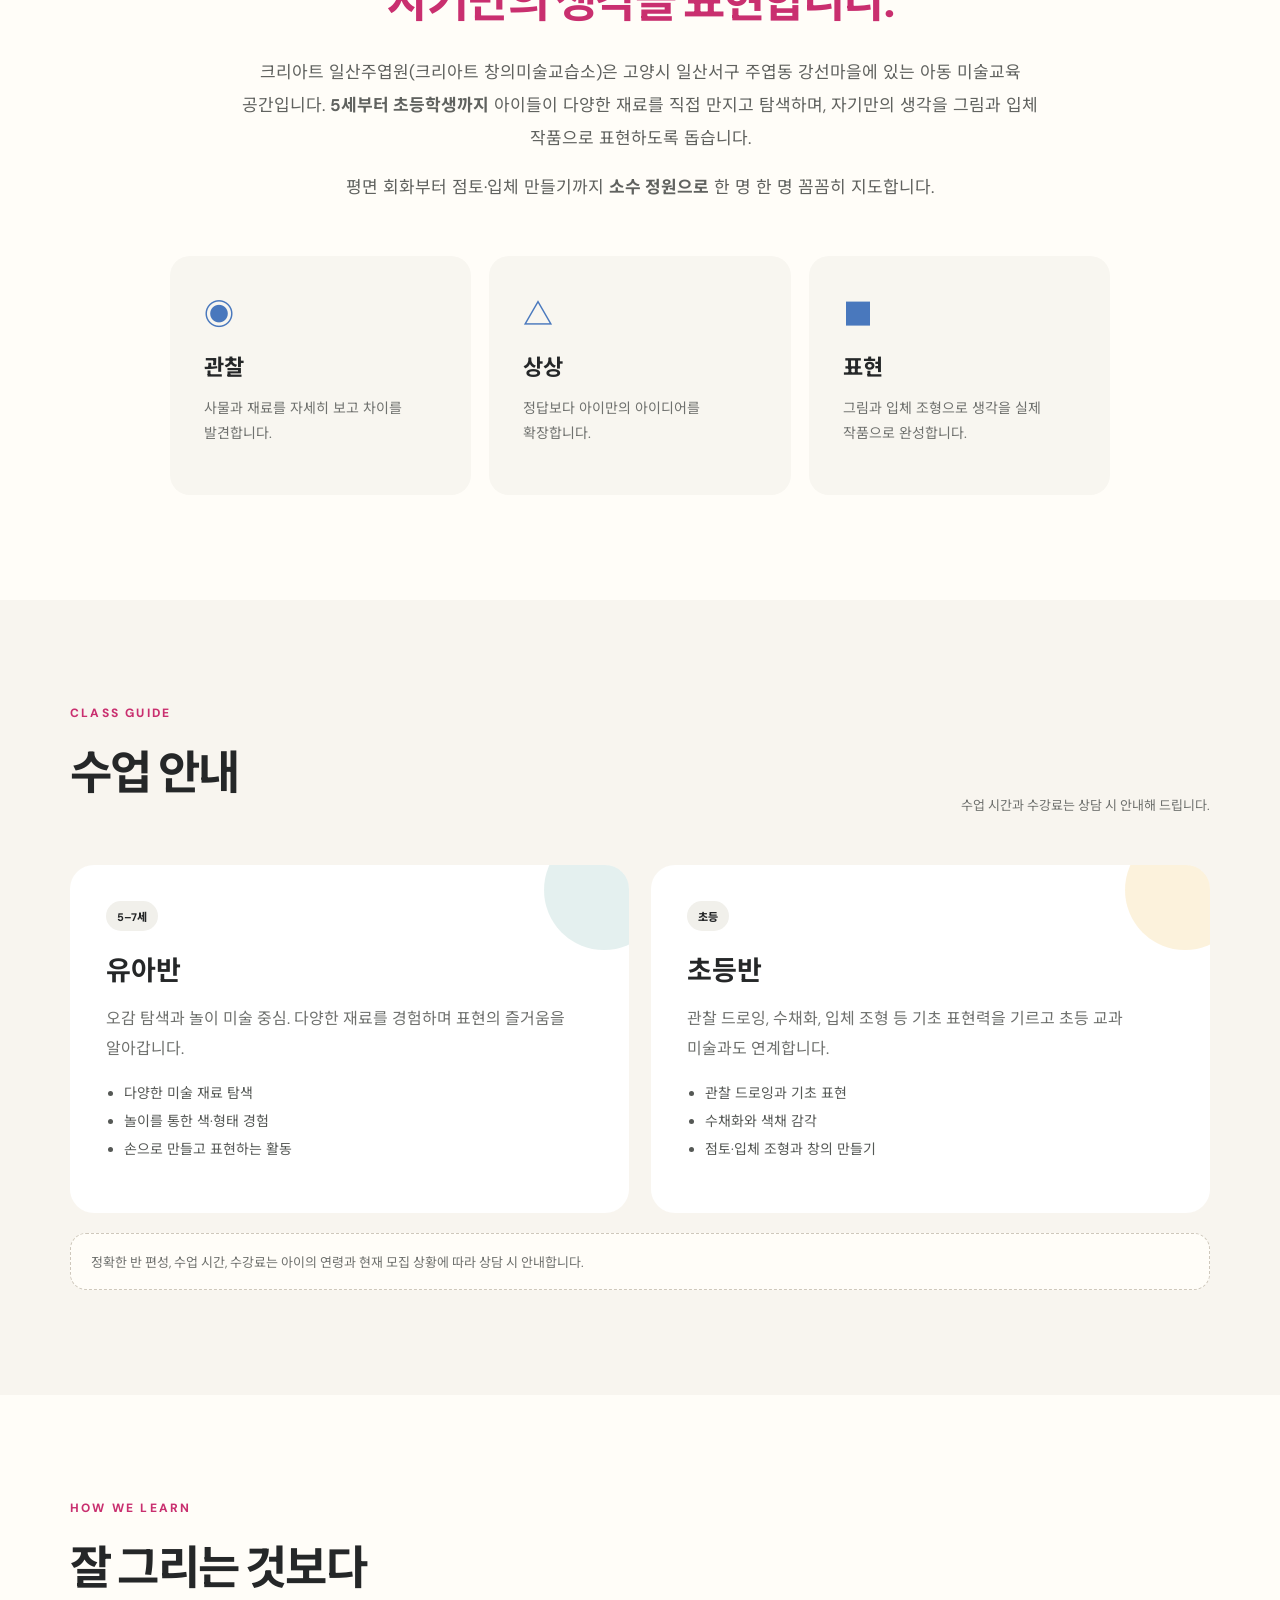
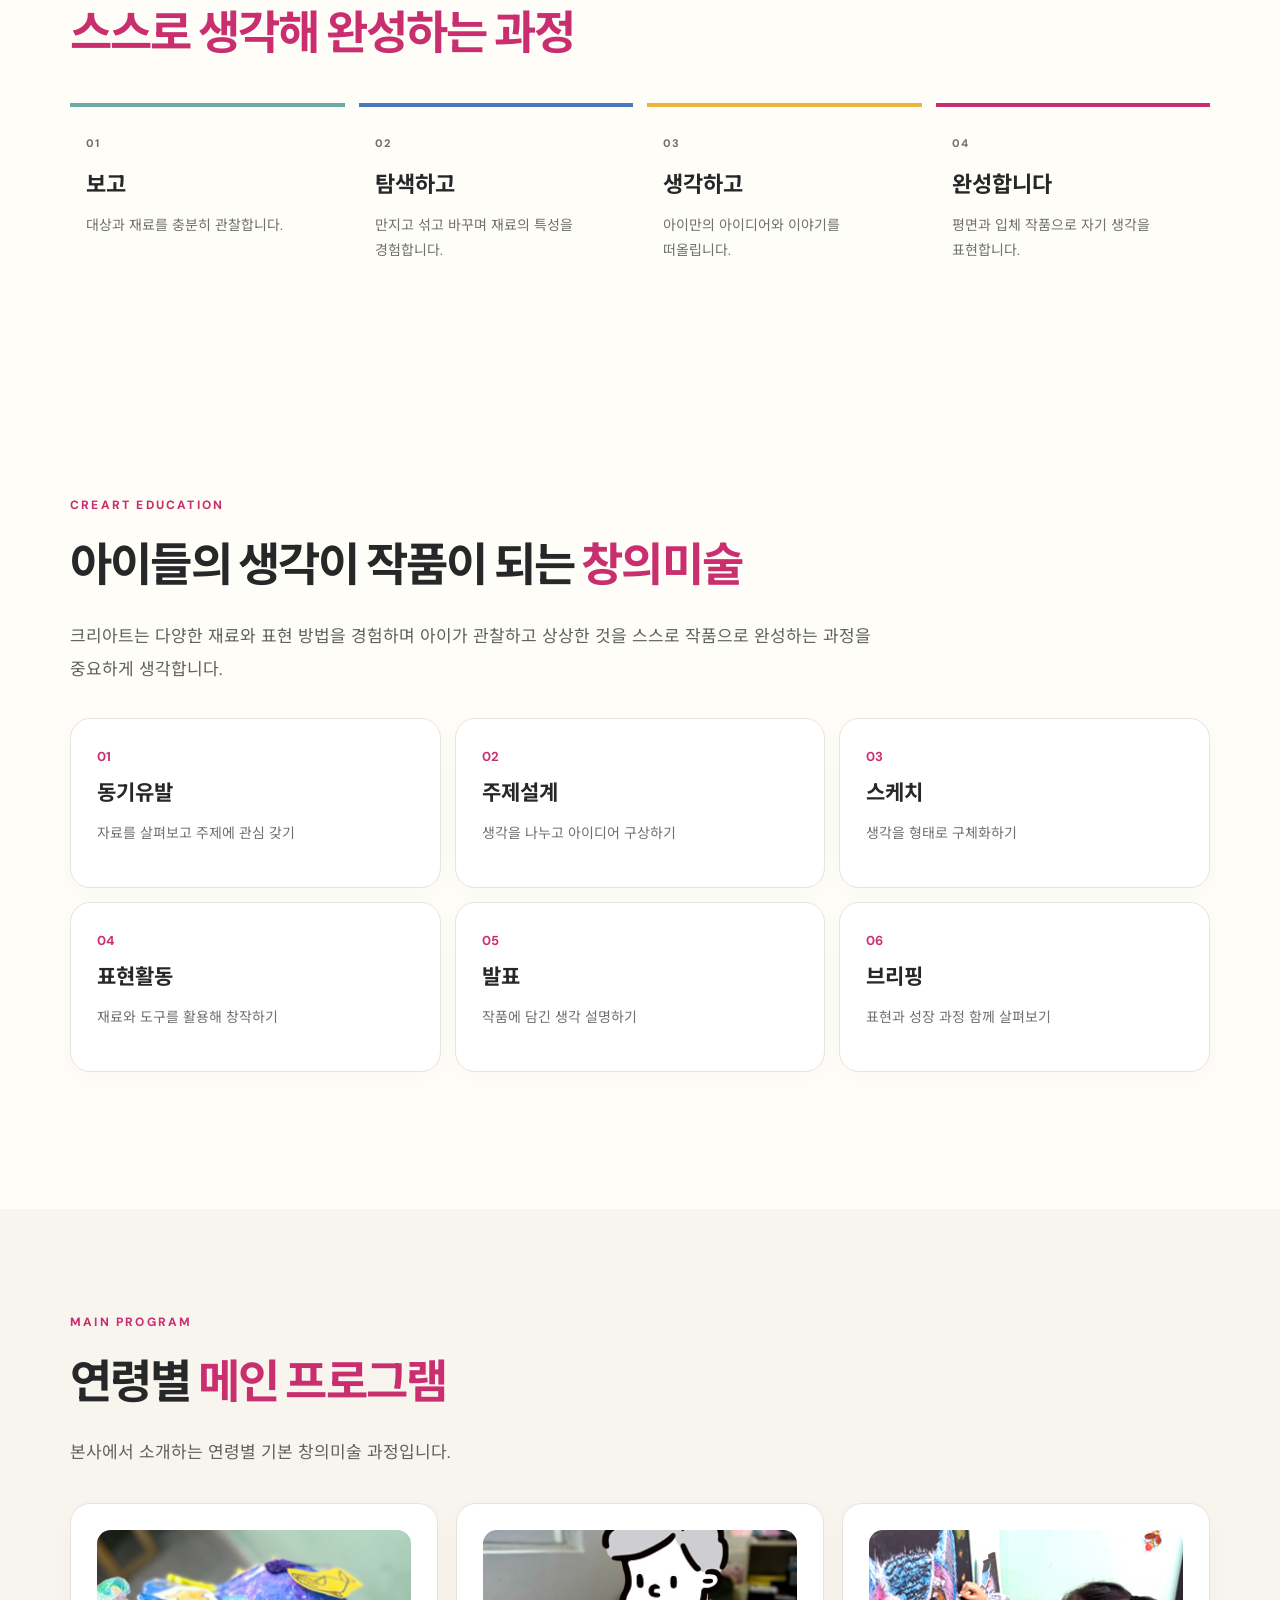
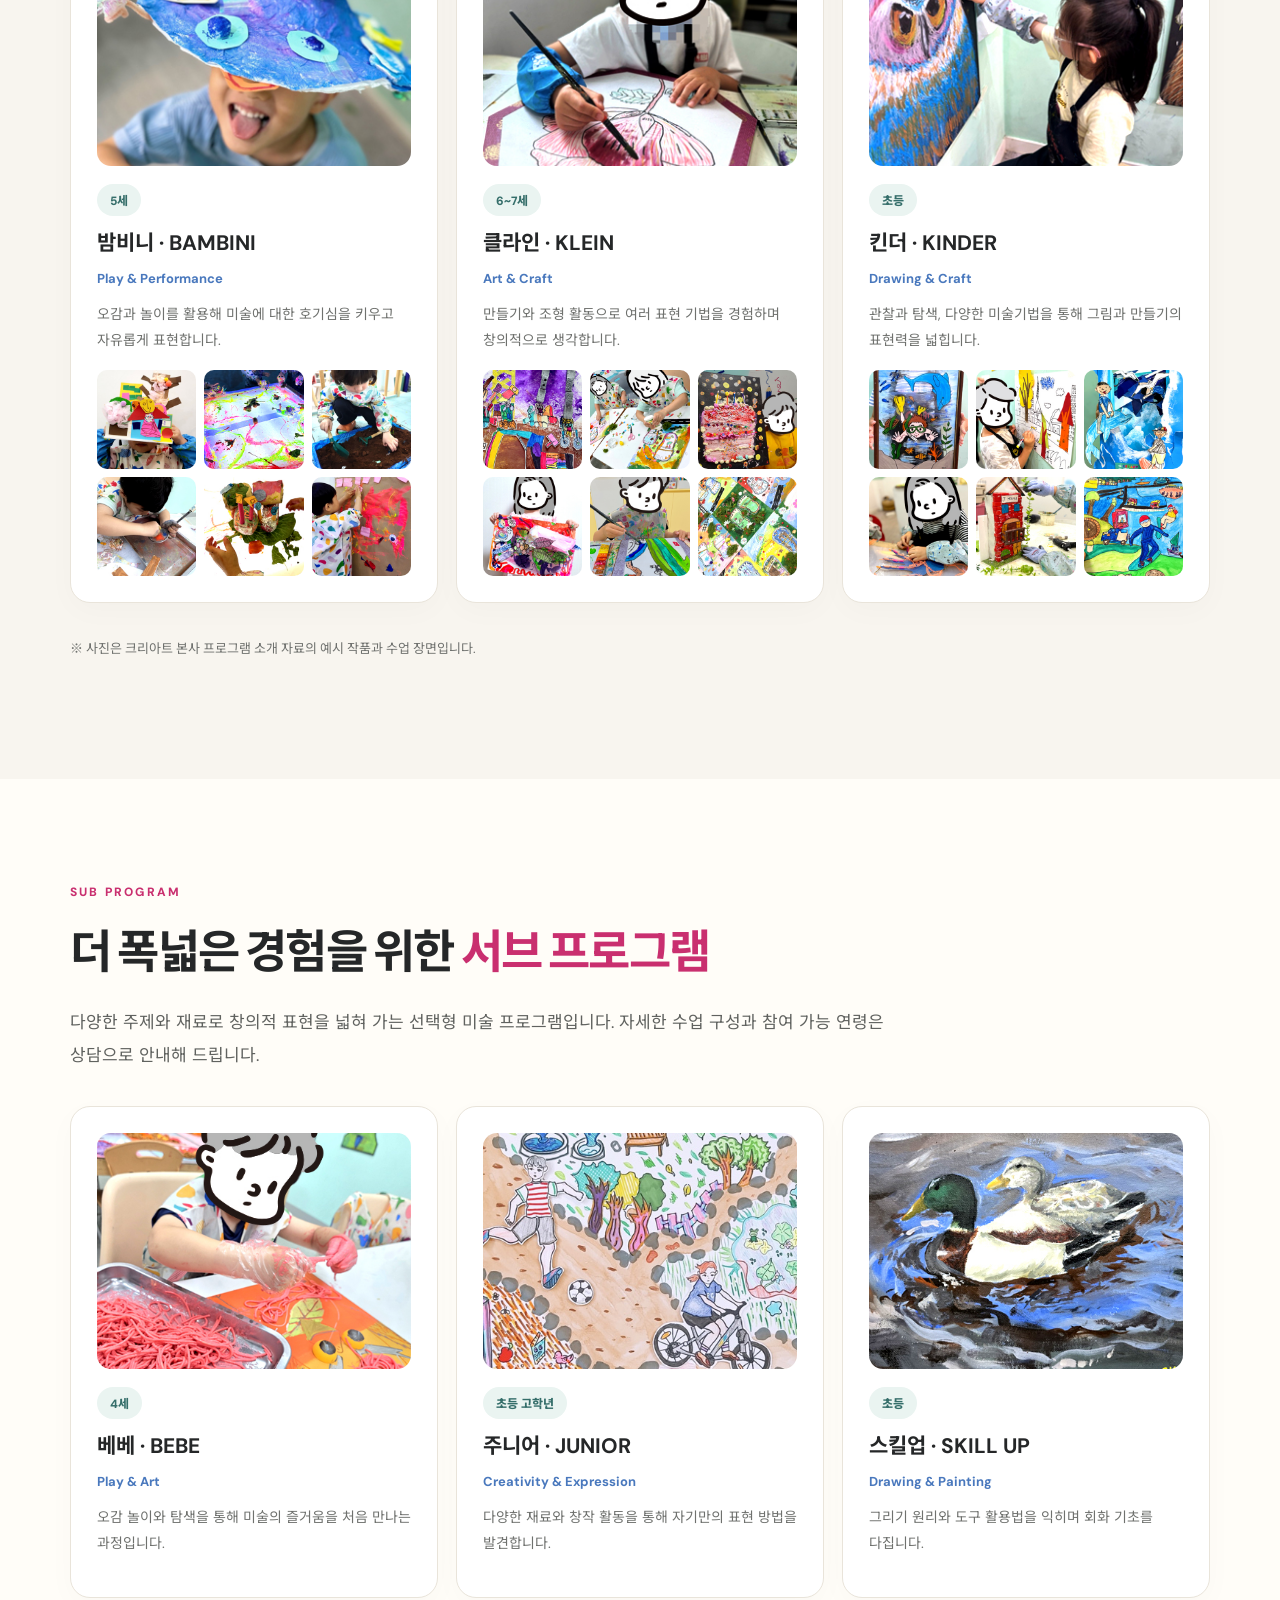
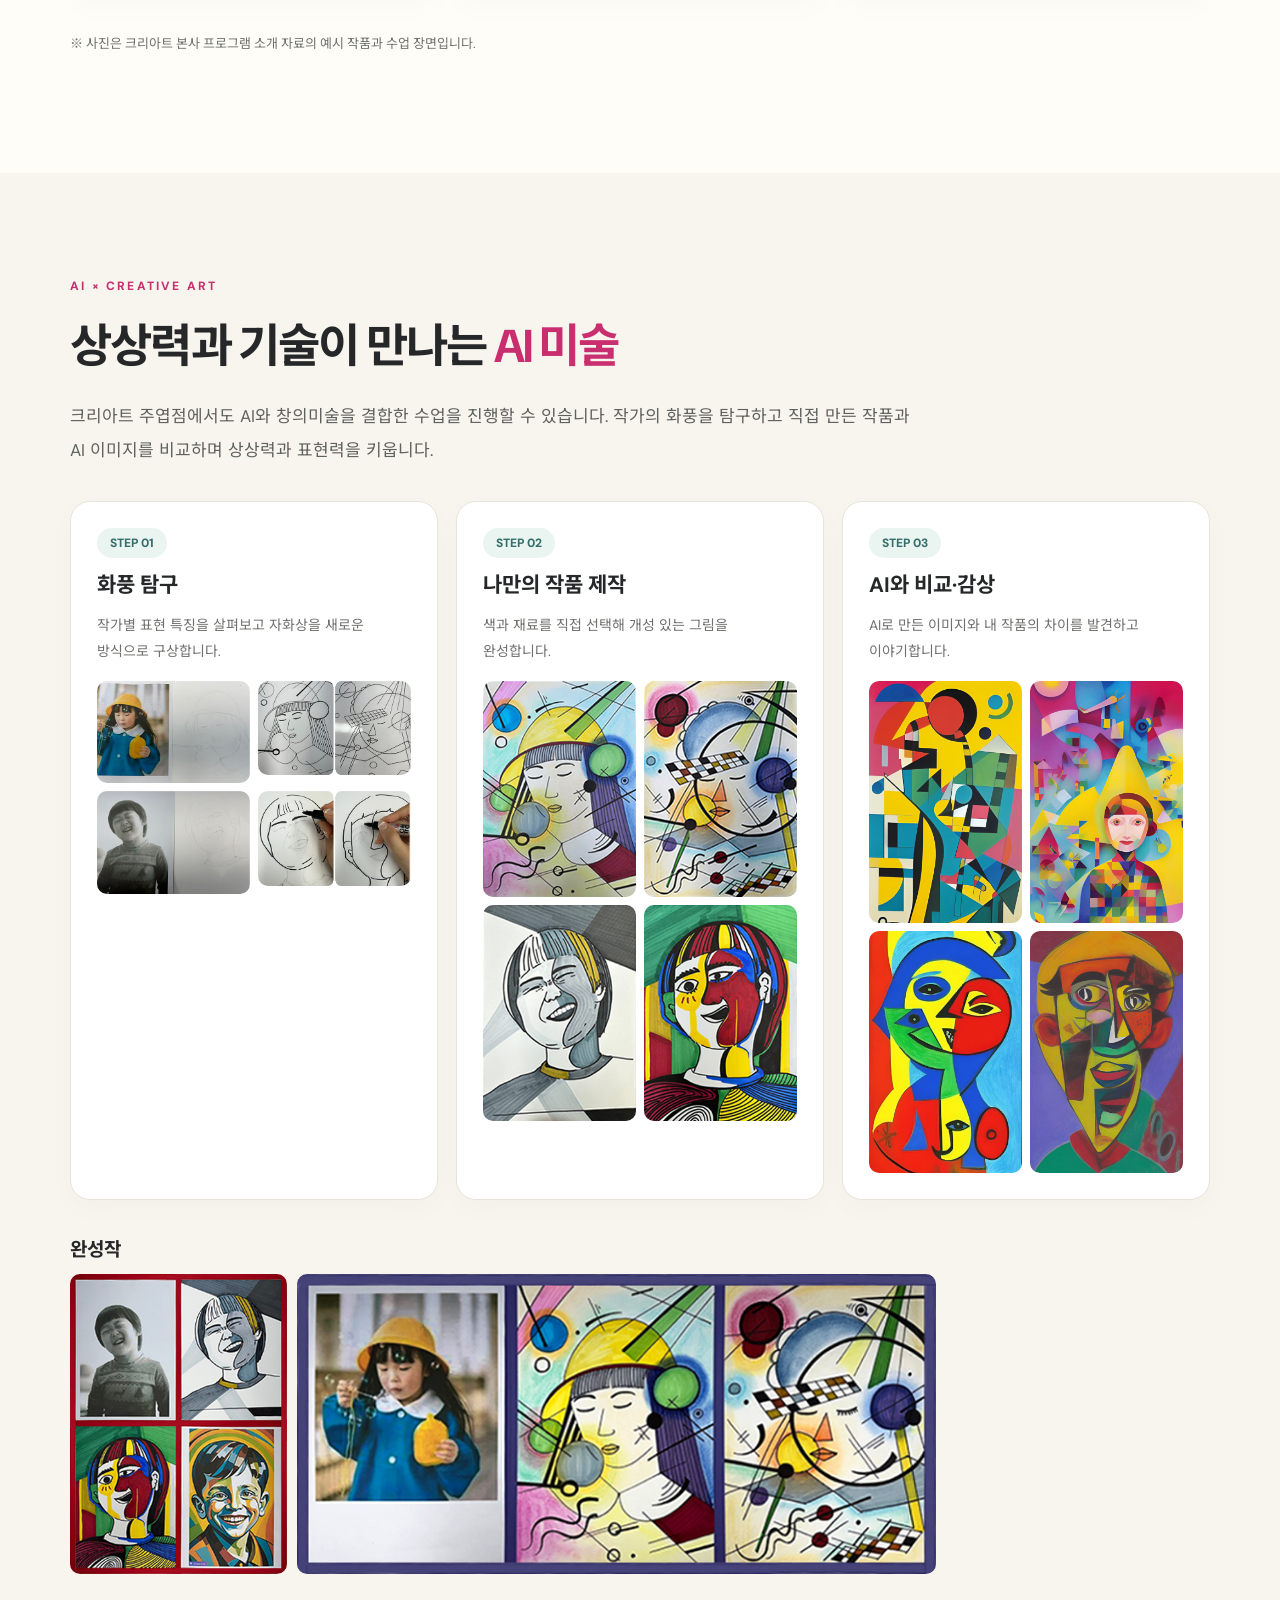
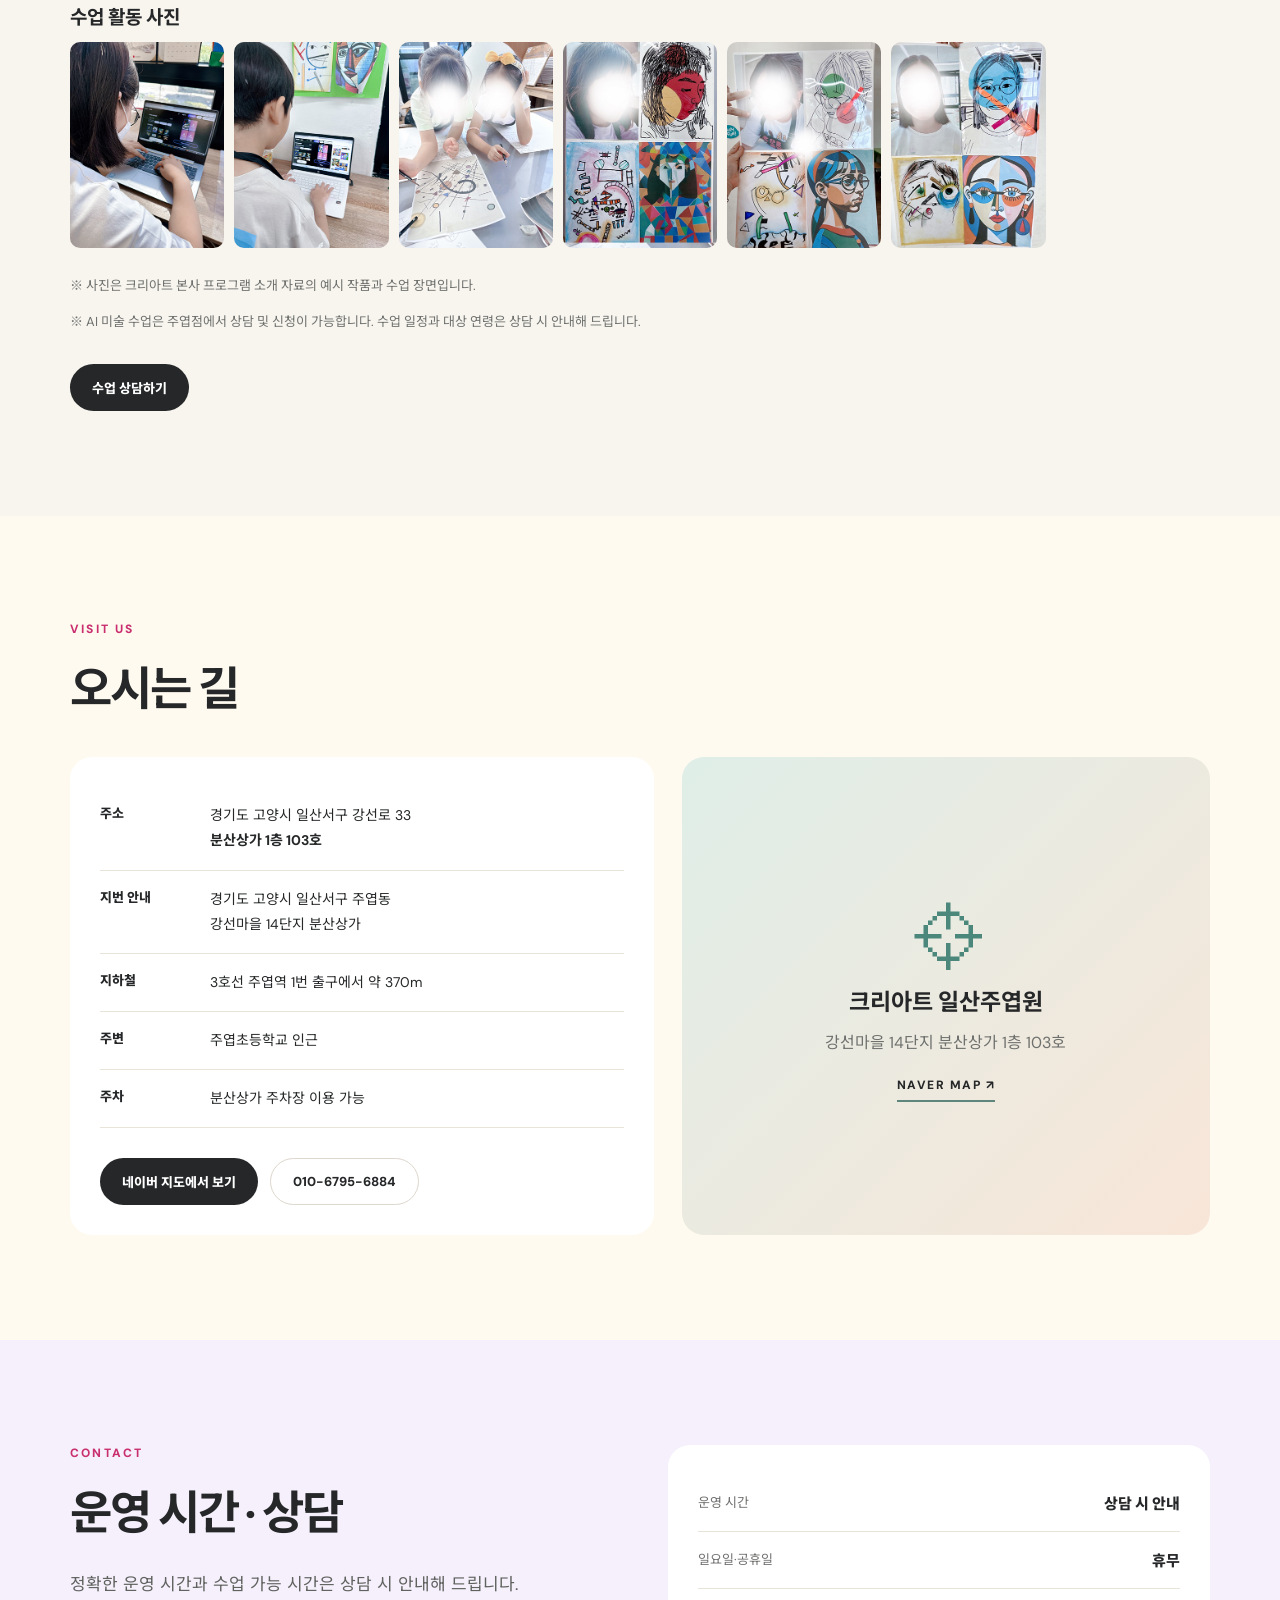
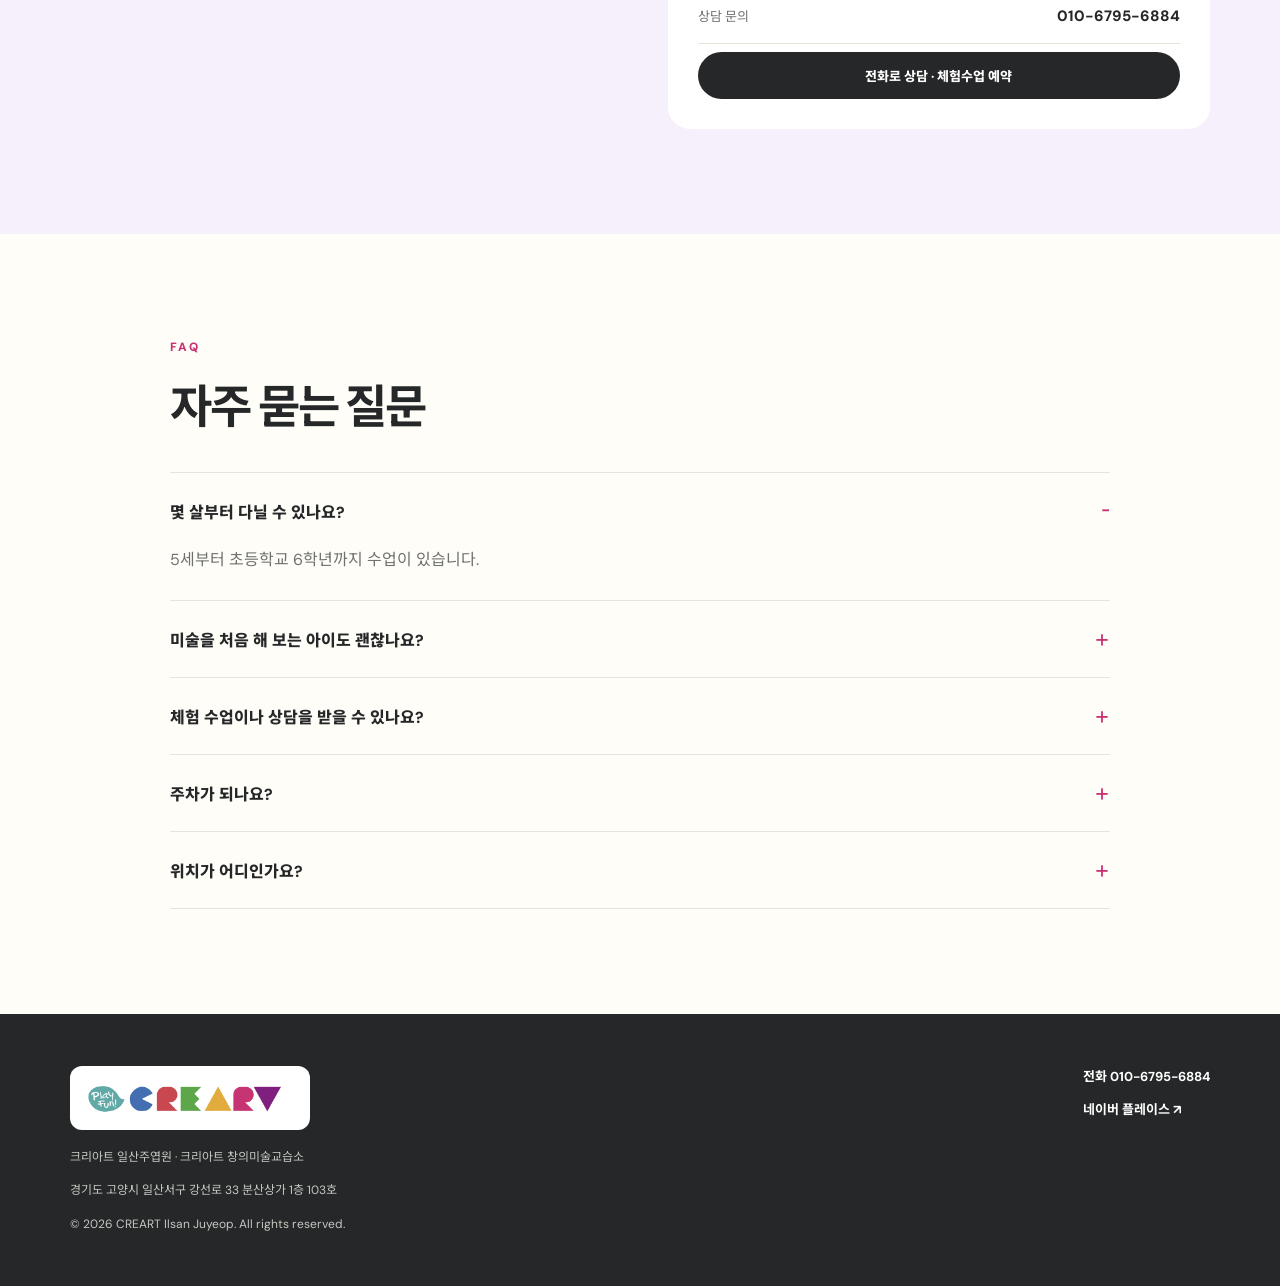
==== commit f01d98c2: "Add files via upload" ====
--- a/index.html
+++ b/index.html
@@ -75,6 +75,23 @@
     ]
   }
   </script>
+<style>
+/* program photos */
+.program-cards .program-cover{display:block;width:100%;height:auto;aspect-ratio:4/3;object-fit:cover;border-radius:14px;margin:0 0 18px;background:var(--cream)}
+.program-gallery{display:grid;grid-template-columns:repeat(3,1fr);gap:8px;margin-top:16px}
+.program-gallery img,.ai-step-gallery img,.ai-photo-grid img{display:block;width:100%;height:auto;object-fit:cover;border-radius:10px;background:var(--cream)}
+.program-gallery img{aspect-ratio:1/1}
+.ai-step-gallery{display:grid;grid-template-columns:1fr 1fr;gap:8px;margin-top:16px}
+.ai-step-gallery{align-items:start}
+.ai-photos{margin:8px 0 26px}
+.ai-photos h3{font-size:19px;margin:28px 0 12px}
+.ai-photo-grid{display:grid;grid-template-columns:repeat(auto-fill,minmax(150px,1fr));gap:10px}
+.ai-photo-grid img{aspect-ratio:3/4}
+.ai-results{display:flex;flex-wrap:wrap;gap:10px}
+.ai-results img{display:block;height:300px;width:auto;max-width:100%;object-fit:contain;border-radius:10px}
+@media(max-width:900px){.program-gallery{grid-template-columns:repeat(6,1fr)}}
+@media(max-width:520px){.program-gallery{grid-template-columns:repeat(3,1fr)}.ai-photo-grid{grid-template-columns:repeat(3,1fr);gap:6px}.ai-results img{height:auto;width:100%}}
+</style>
 </head>
 <body>
 <a class="skip" href="#main">본문 바로가기</a>
@@ -190,14 +207,14 @@
 </div>
 </section>
 <section class="section program-section program-tint" id="main-program"><div class="wrap"><p class="eyebrow">MAIN PROGRAM</p><h2>연령별 <span>메인 프로그램</span></h2><p class="section-lead">본사에서 소개하는 연령별 기본 창의미술 과정입니다.</p>
-<div class="program-cards"><article><span class="program-pill">5세</span><h3>밤비니 · BAMBINI</h3><strong>Play &amp; Performance</strong><p>오감과 놀이를 활용해 미술에 대한 호기심을 키우고 자유롭게 표현합니다.</p></article><article><span class="program-pill">6~7세</span><h3>클라인 · KLEIN</h3><strong>Art &amp; Craft</strong><p>만들기와 조형 활동으로 여러 표현 기법을 경험하며 창의적으로 생각합니다.</p></article><article><span class="program-pill">초등</span><h3>킨더 · KINDER</h3><strong>Drawing &amp; Craft</strong><p>관찰과 탐색, 다양한 미술기법을 통해 그림과 만들기의 표현력을 넓힙니다.</p></article></div>
+<div class="program-cards"><article><img class="program-cover" src="images/program/img_bambini_00.jpg" alt="크리아트 밤비니(5세) 놀이미술 수업 모습" width="322" height="251" loading="lazy" decoding="async"/><span class="program-pill">5세</span><h3>밤비니 · BAMBINI</h3><strong>Play &amp; Performance</strong><p>오감과 놀이를 활용해 미술에 대한 호기심을 키우고 자유롭게 표현합니다.</p><div class="program-gallery"><img src="images/program/img_bambini_01.jpg" alt="크리아트 밤비니(5세) 놀이미술 작품 예시 1" width="300" height="290" loading="lazy" decoding="async"/><img src="images/program/img_bambini_02.jpg" alt="크리아트 밤비니(5세) 놀이미술 작품 예시 2" width="300" height="290" loading="lazy" decoding="async"/><img src="images/program/img_bambini_03.jpg" alt="크리아트 밤비니(5세) 놀이미술 작품 예시 3" width="300" height="290" loading="lazy" decoding="async"/><img src="images/program/img_bambini_04.jpg" alt="크리아트 밤비니(5세) 놀이미술 작품 예시 4" width="300" height="290" loading="lazy" decoding="async"/><img src="images/program/img_bambini_05.jpg" alt="크리아트 밤비니(5세) 놀이미술 작품 예시 5" width="300" height="290" loading="lazy" decoding="async"/><img src="images/program/img_bambini_06.jpg" alt="크리아트 밤비니(5세) 놀이미술 작품 예시 6" width="300" height="290" loading="lazy" decoding="async"/></div></article><article><img class="program-cover" src="images/program/img_klein_00.jpg" alt="크리아트 클라인(6~7세) 조형 활동 수업 모습" width="321" height="251" loading="lazy" decoding="async"/><span class="program-pill">6~7세</span><h3>클라인 · KLEIN</h3><strong>Art &amp; Craft</strong><p>만들기와 조형 활동으로 여러 표현 기법을 경험하며 창의적으로 생각합니다.</p><div class="program-gallery"><img src="images/program/img_klein_01.jpg" alt="크리아트 클라인(6~7세) 조형 활동 작품 예시 1" width="300" height="420" loading="lazy" decoding="async"/><img src="images/program/img_klein_02.jpg" alt="크리아트 클라인(6~7세) 조형 활동 작품 예시 2" width="300" height="290" loading="lazy" decoding="async"/><img src="images/program/img_klein_03.jpg" alt="크리아트 클라인(6~7세) 조형 활동 작품 예시 3" width="300" height="290" loading="lazy" decoding="async"/><img src="images/program/img_klein_04.jpg" alt="크리아트 클라인(6~7세) 조형 활동 작품 예시 4" width="300" height="290" loading="lazy" decoding="async"/><img src="images/program/img_klein_05.jpg" alt="크리아트 클라인(6~7세) 조형 활동 작품 예시 5" width="300" height="290" loading="lazy" decoding="async"/><img src="images/program/img_klein_06.jpg" alt="크리아트 클라인(6~7세) 조형 활동 작품 예시 6" width="300" height="290" loading="lazy" decoding="async"/></div></article><article><img class="program-cover" src="images/program/img_kinder_00.jpg" alt="크리아트 킨더(초등) 그리기와 만들기 수업 모습" width="322" height="251" loading="lazy" decoding="async"/><span class="program-pill">초등</span><h3>킨더 · KINDER</h3><strong>Drawing &amp; Craft</strong><p>관찰과 탐색, 다양한 미술기법을 통해 그림과 만들기의 표현력을 넓힙니다.</p><div class="program-gallery"><img src="images/program/img_kinder_01.jpg" alt="크리아트 킨더(초등) 그리기와 만들기 작품 예시 1" width="300" height="290" loading="lazy" decoding="async"/><img src="images/program/img_kinder_02.jpg" alt="크리아트 킨더(초등) 그리기와 만들기 작품 예시 2" width="300" height="290" loading="lazy" decoding="async"/><img src="images/program/img_kinder_03.jpg" alt="크리아트 킨더(초등) 그리기와 만들기 작품 예시 3" width="300" height="290" loading="lazy" decoding="async"/><img src="images/program/img_kinder_04.jpg" alt="크리아트 킨더(초등) 그리기와 만들기 작품 예시 4" width="300" height="290" loading="lazy" decoding="async"/><img src="images/program/img_kinder_05.jpg" alt="크리아트 킨더(초등) 그리기와 만들기 작품 예시 5" width="300" height="290" loading="lazy" decoding="async"/><img src="images/program/img_kinder_06.jpg" alt="크리아트 킨더(초등) 그리기와 만들기 작품 예시 6" width="300" height="430" loading="lazy" decoding="async"/></div></article></div><p class="program-note">※ 사진은 크리아트 본사 프로그램 소개 자료의 예시 작품과 수업 장면입니다.</p>
 </div></section>
 <section class="section program-section" id="sub-program"><div class="wrap"><p class="eyebrow">SUB PROGRAM</p><h2>더 폭넓은 경험을 위한 <span>서브 프로그램</span></h2><p class="section-lead">다양한 주제와 재료로 창의적 표현을 넓혀 가는 선택형 미술 프로그램입니다. 자세한 수업 구성과 참여 가능 연령은 상담으로 안내해 드립니다.</p>
-<div class="program-cards"><article><span class="program-pill">4세</span><h3>베베 · BEBE</h3><strong>Play &amp; Art</strong><p>오감 놀이와 탐색을 통해 미술의 즐거움을 처음 만나는 과정입니다.</p></article><article><span class="program-pill">초등 고학년</span><h3>주니어 · JUNIOR</h3><strong>Creativity &amp; Expression</strong><p>다양한 재료와 창작 활동을 통해 자기만의 표현 방법을 발견합니다.</p></article><article><span class="program-pill">초등</span><h3>스킬업 · SKILL UP</h3><strong>Drawing &amp; Painting</strong><p>그리기 원리와 도구 활용법을 익히며 회화 기초를 다집니다.</p></article></div>
+<div class="program-cards"><article><img class="program-cover" src="images/program/img_bebe_00.jpg" alt="크리아트 베베(4세) 오감 놀이 미술 수업 모습" width="427" height="364" loading="lazy" decoding="async"/><span class="program-pill">4세</span><h3>베베 · BEBE</h3><strong>Play &amp; Art</strong><p>오감 놀이와 탐색을 통해 미술의 즐거움을 처음 만나는 과정입니다.</p></article><article><img class="program-cover" src="images/program/img_junior_00.jpg" alt="크리아트 주니어(초등 고학년) 창작 표현 수업 모습" width="427" height="364" loading="lazy" decoding="async"/><span class="program-pill">초등 고학년</span><h3>주니어 · JUNIOR</h3><strong>Creativity &amp; Expression</strong><p>다양한 재료와 창작 활동을 통해 자기만의 표현 방법을 발견합니다.</p></article><article><img class="program-cover" src="images/program/img_skillup_00.jpg" alt="크리아트 스킬업(초등) 회화 기초 수업 모습" width="427" height="364" loading="lazy" decoding="async"/><span class="program-pill">초등</span><h3>스킬업 · SKILL UP</h3><strong>Drawing &amp; Painting</strong><p>그리기 원리와 도구 활용법을 익히며 회화 기초를 다집니다.</p></article></div><p class="program-note">※ 사진은 크리아트 본사 프로그램 소개 자료의 예시 작품과 수업 장면입니다.</p>
 </div></section>
 <section class="section program-section program-tint" id="ai-program"><div class="wrap"><p class="eyebrow">AI × CREATIVE ART</p><h2>상상력과 기술이 만나는 <span>AI 미술</span></h2><p class="section-lead">크리아트 주엽점에서도 AI와 창의미술을 결합한 수업을 진행할 수 있습니다. 작가의 화풍을 탐구하고 직접 만든 작품과 AI 이미지를 비교하며 상상력과 표현력을 키웁니다.</p>
-<div class="program-cards ai-cards"><article><span class="program-pill">STEP 01</span><h3>화풍 탐구</h3><p>작가별 표현 특징을 살펴보고 자화상을 새로운 방식으로 구상합니다.</p></article><article><span class="program-pill">STEP 02</span><h3>나만의 작품 제작</h3><p>색과 재료를 직접 선택해 개성 있는 그림을 완성합니다.</p></article><article><span class="program-pill">STEP 03</span><h3>AI와 비교·감상</h3><p>AI로 만든 이미지와 내 작품의 차이를 발견하고 이야기합니다.</p></article></div>
-<p class="program-note">※ AI 미술 수업은 주엽점에서 상담 및 신청이 가능합니다. 수업 일정과 대상 연령은 상담 시 안내해 드립니다.</p>
+<div class="program-cards ai-cards"><article><span class="program-pill">STEP 01</span><h3>화풍 탐구</h3><p>작가별 표현 특징을 살펴보고 자화상을 새로운 방식으로 구상합니다.</p><div class="ai-step-gallery"><img src="images/program/aiprgr_01.jpg" alt="AI 미술 수업: 자화상을 작가의 화풍으로 바꿔 스케치한 과정 1" width="418" height="281" loading="lazy" decoding="async"/><img src="images/program/aiprgr_02.jpg" alt="AI 미술 수업: 자화상을 작가의 화풍으로 바꿔 스케치한 과정 2" width="455" height="281" loading="lazy" decoding="async"/><img src="images/program/aiprgr_03.jpg" alt="AI 미술 수업: 자화상을 작가의 화풍으로 바꿔 스케치한 과정 3" width="418" height="281" loading="lazy" decoding="async"/><img src="images/program/aiprgr_04.jpg" alt="AI 미술 수업: 자화상을 작가의 화풍으로 바꿔 스케치한 과정 4" width="455" height="281" loading="lazy" decoding="async"/></div></article><article><span class="program-pill">STEP 02</span><h3>나만의 작품 제작</h3><p>색과 재료를 직접 선택해 개성 있는 그림을 완성합니다.</p><div class="ai-step-gallery"><img src="images/program/aiprgr_05.jpg" alt="AI 미술 수업: 작가의 화풍에 맞춰 재료로 표현한 작품 1" width="238" height="336" loading="lazy" decoding="async"/><img src="images/program/aiprgr_06.jpg" alt="AI 미술 수업: 작가의 화풍에 맞춰 재료로 표현한 작품 2" width="238" height="336" loading="lazy" decoding="async"/><img src="images/program/aiprgr_07.jpg" alt="AI 미술 수업: 작가의 화풍에 맞춰 재료로 표현한 작품 3" width="238" height="336" loading="lazy" decoding="async"/><img src="images/program/aiprgr_08.jpg" alt="AI 미술 수업: 작가의 화풍에 맞춰 재료로 표현한 작품 4" width="238" height="336" loading="lazy" decoding="async"/></div></article><article><span class="program-pill">STEP 03</span><h3>AI와 비교·감상</h3><p>AI로 만든 이미지와 내 작품의 차이를 발견하고 이야기합니다.</p><div class="ai-step-gallery"><img src="images/program/aiprgr_09.jpg" alt="AI 미술 수업: AI로 만든 이미지와 비교한 작품 1" width="279" height="442" loading="lazy" decoding="async"/><img src="images/program/aiprgr_10.jpg" alt="AI 미술 수업: AI로 만든 이미지와 비교한 작품 2" width="279" height="442" loading="lazy" decoding="async"/><img src="images/program/aiprgr_11.jpg" alt="AI 미술 수업: AI로 만든 이미지와 비교한 작품 3" width="279" height="442" loading="lazy" decoding="async"/><img src="images/program/aiprgr_12.jpg" alt="AI 미술 수업: AI로 만든 이미지와 비교한 작품 4" width="279" height="442" loading="lazy" decoding="async"/></div></article></div>
+<div class="ai-photos"><h3>완성작</h3><div class="ai-results"><img src="images/program/aiprgr_13.jpg" alt="AI 미술 수업 완성작 1" width="345" height="476" loading="lazy" decoding="async"/><img src="images/program/aiprgr_14.jpg" alt="AI 미술 수업 완성작 2" width="664" height="312" loading="lazy" decoding="async"/></div><h3>수업 활동 사진</h3><div class="ai-photo-grid"><img src="images/program/aiprgr_15.jpg" alt="AI 미술 수업 활동 사진 1" width="376" height="501" loading="lazy" decoding="async"/><img src="images/program/aiprgr_16.jpg" alt="AI 미술 수업 활동 사진 2" width="376" height="501" loading="lazy" decoding="async"/><img src="images/program/aiprgr_17.jpg" alt="AI 미술 수업 활동 사진 3" width="376" height="501" loading="lazy" decoding="async"/><img src="images/program/aiprgr_18.jpg" alt="AI 미술 수업 활동 사진 4" width="376" height="501" loading="lazy" decoding="async"/><img src="images/program/aiprgr_19.jpg" alt="AI 미술 수업 활동 사진 5" width="376" height="501" loading="lazy" decoding="async"/><img src="images/program/aiprgr_20.jpg" alt="AI 미술 수업 활동 사진 6" width="376" height="501" loading="lazy" decoding="async"/></div></div><p class="program-note">※ 사진은 크리아트 본사 프로그램 소개 자료의 예시 작품과 수업 장면입니다.</p><p class="program-note">※ AI 미술 수업은 주엽점에서 상담 및 신청이 가능합니다. 수업 일정과 대상 연령은 상담 시 안내해 드립니다.</p>
 <div class="actions"><a class="btn primary" href="tel:01067956884">수업 상담하기</a></div></div></section>
 <section class="section location" id="location">
 <div class="wrap">
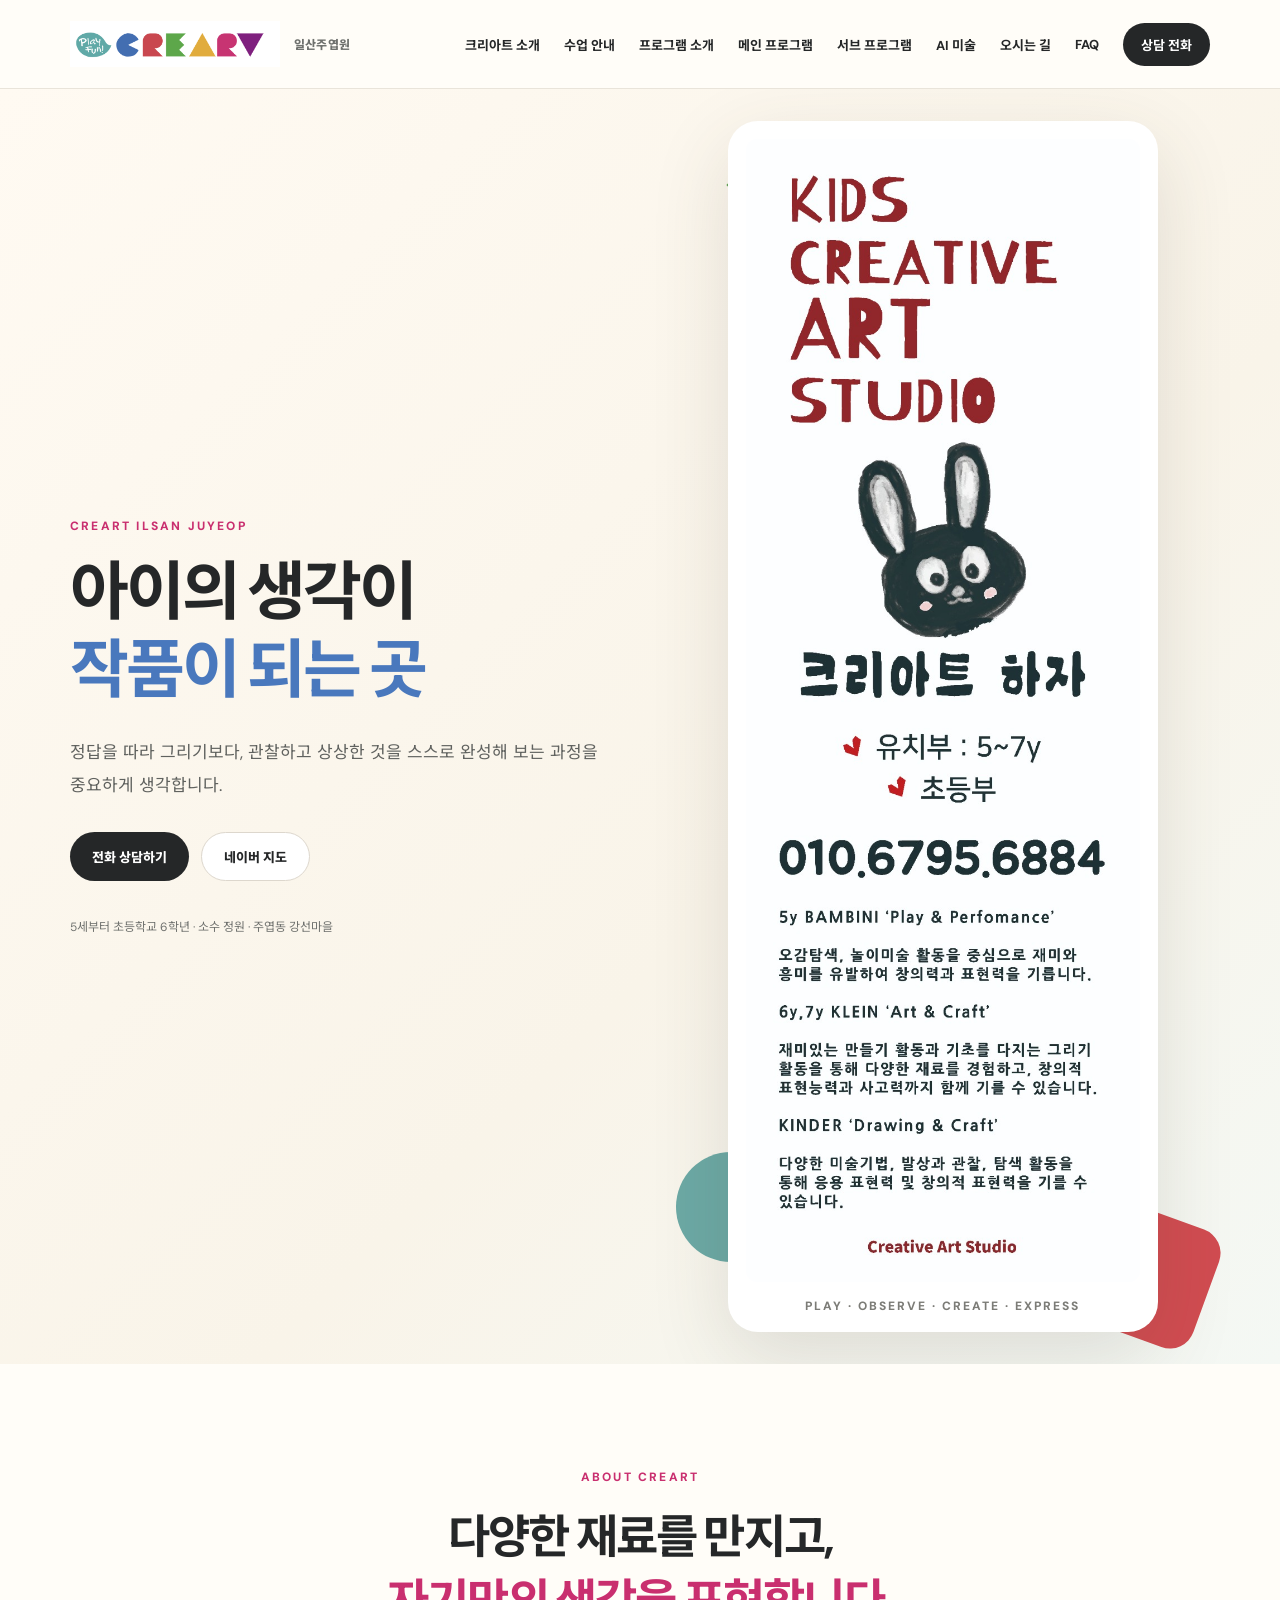
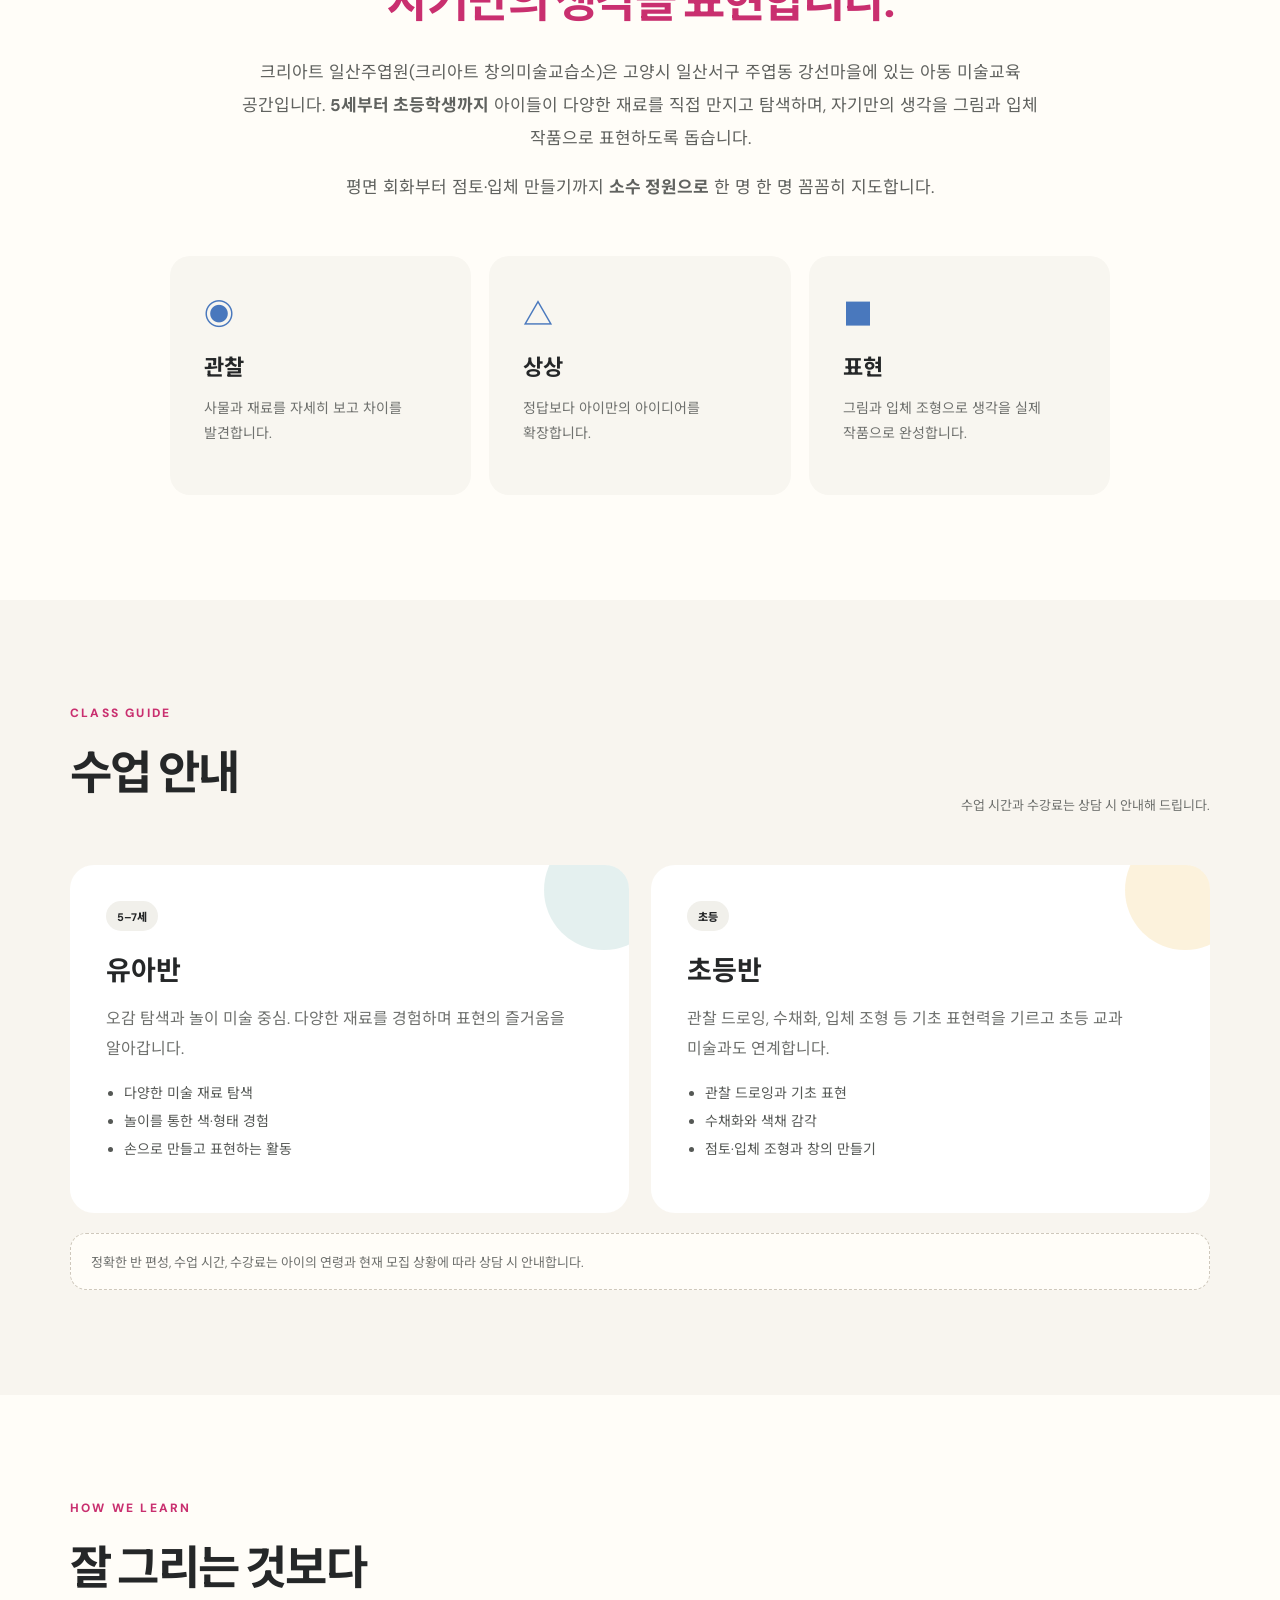
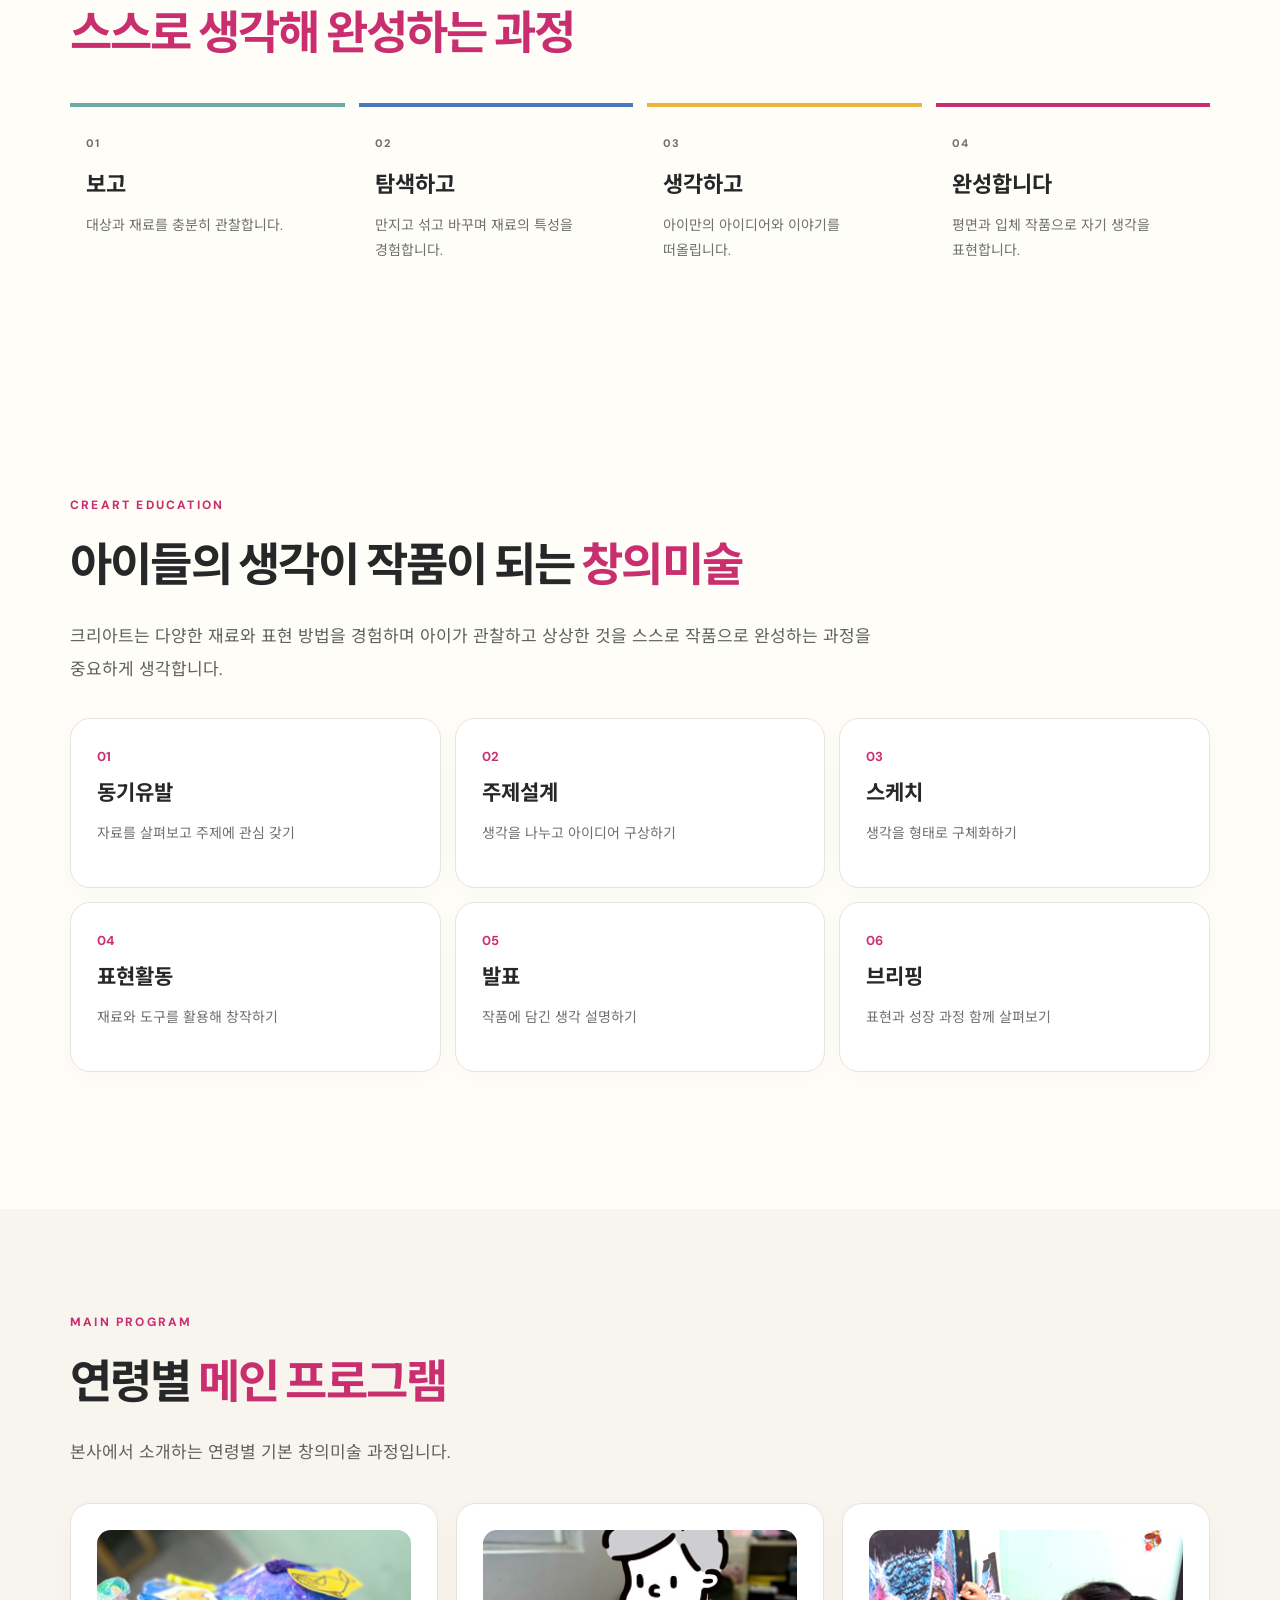
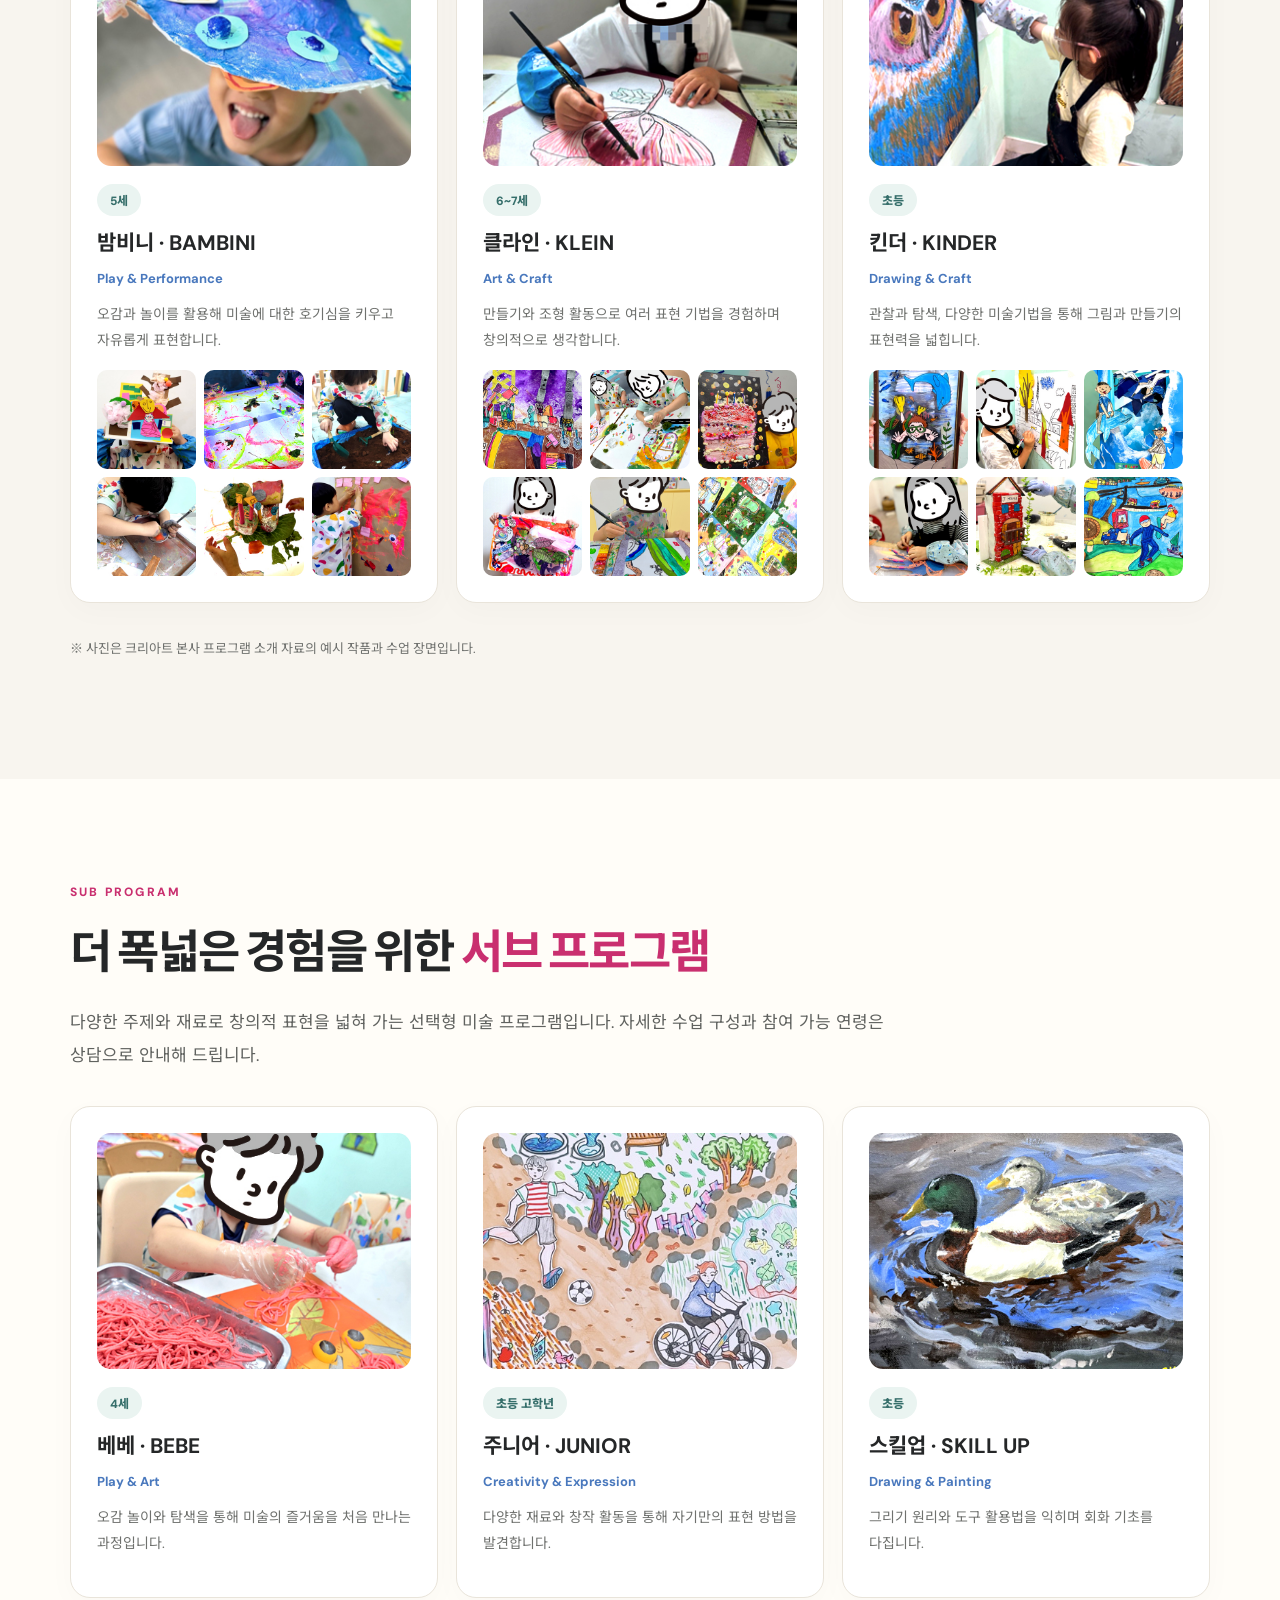
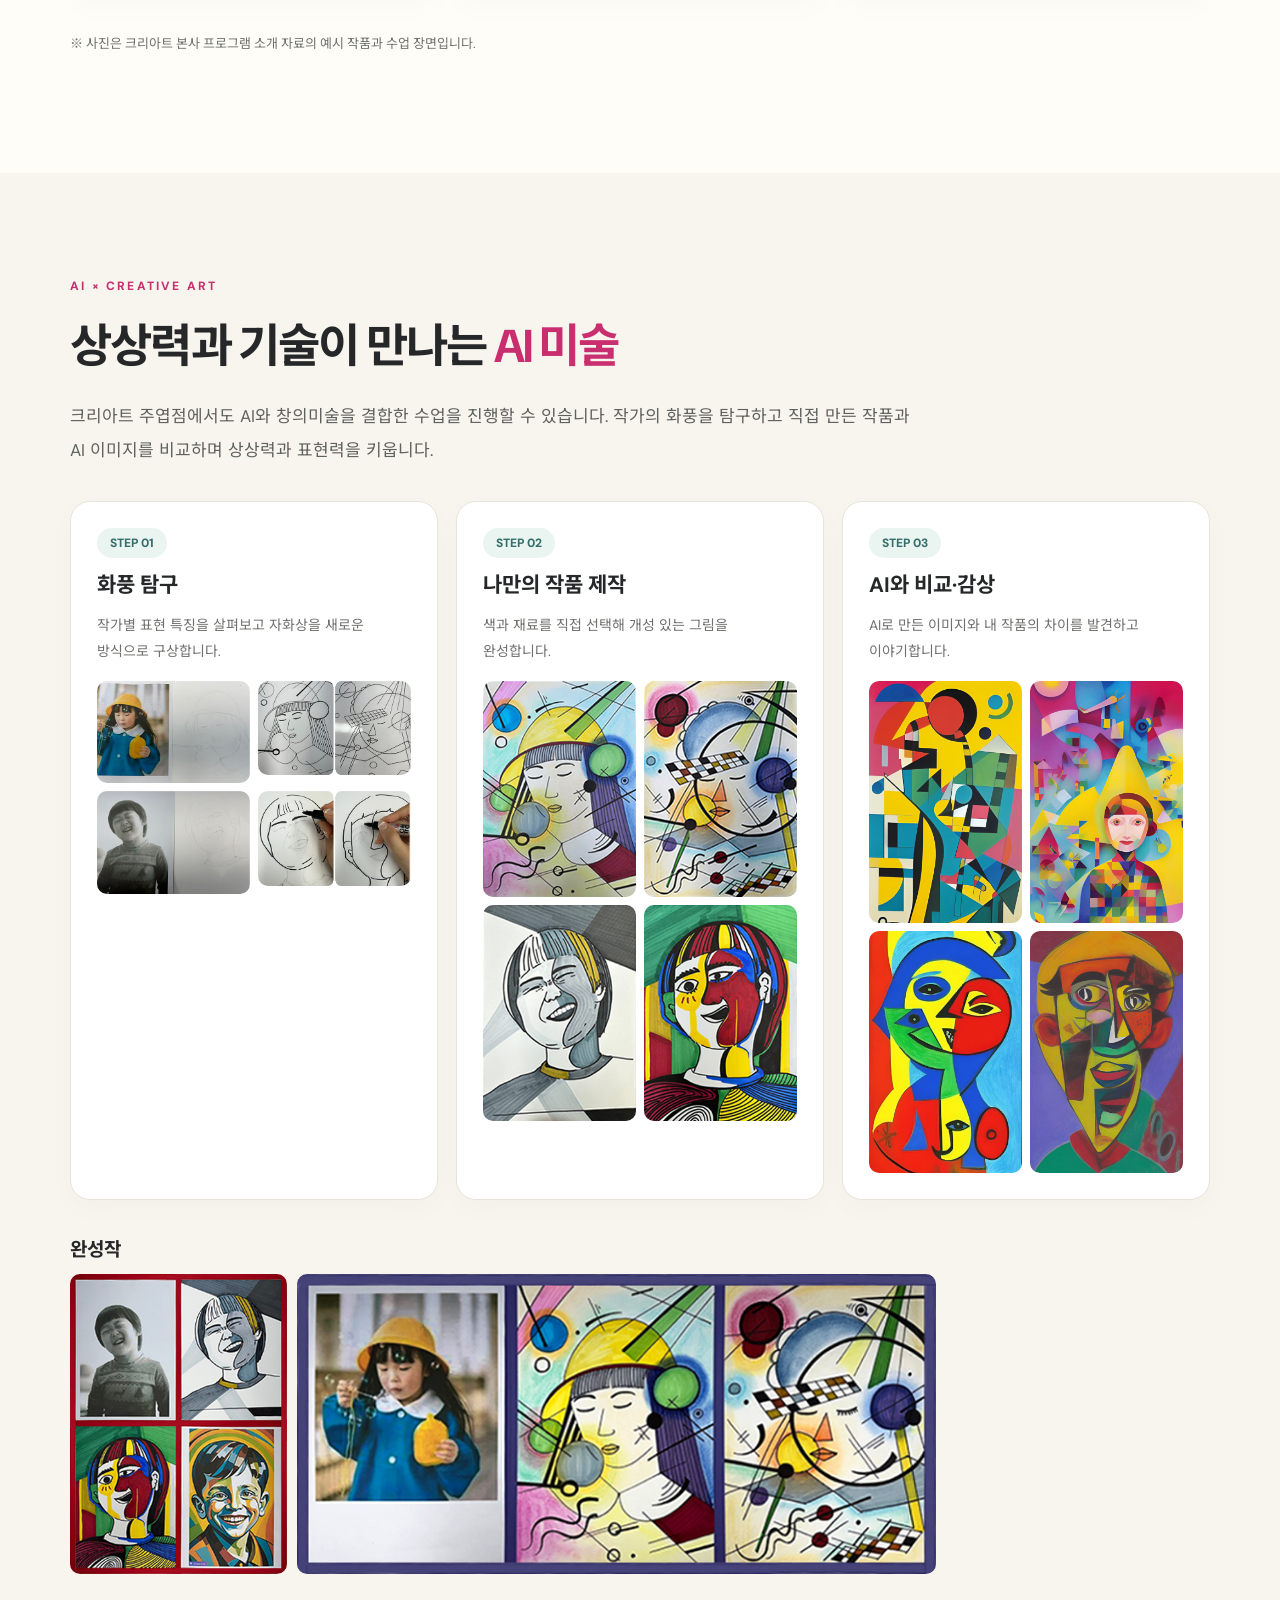
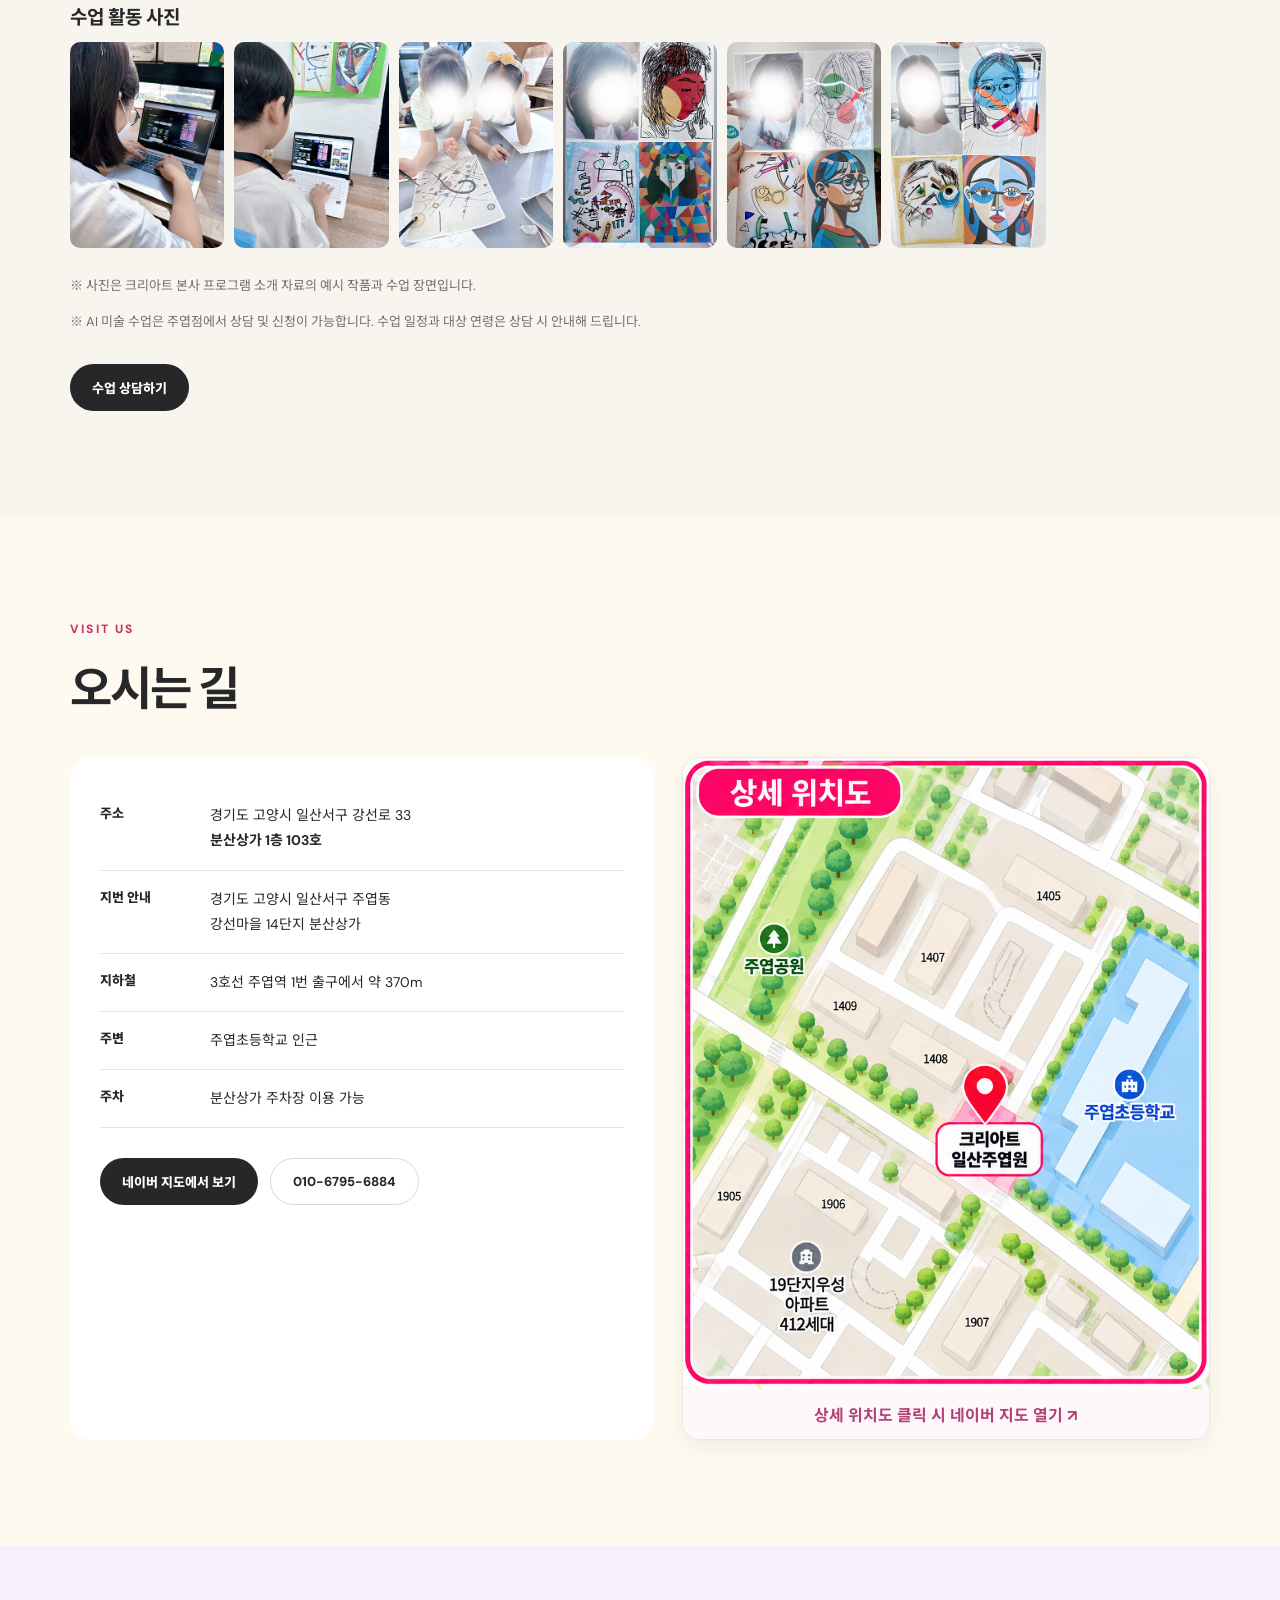
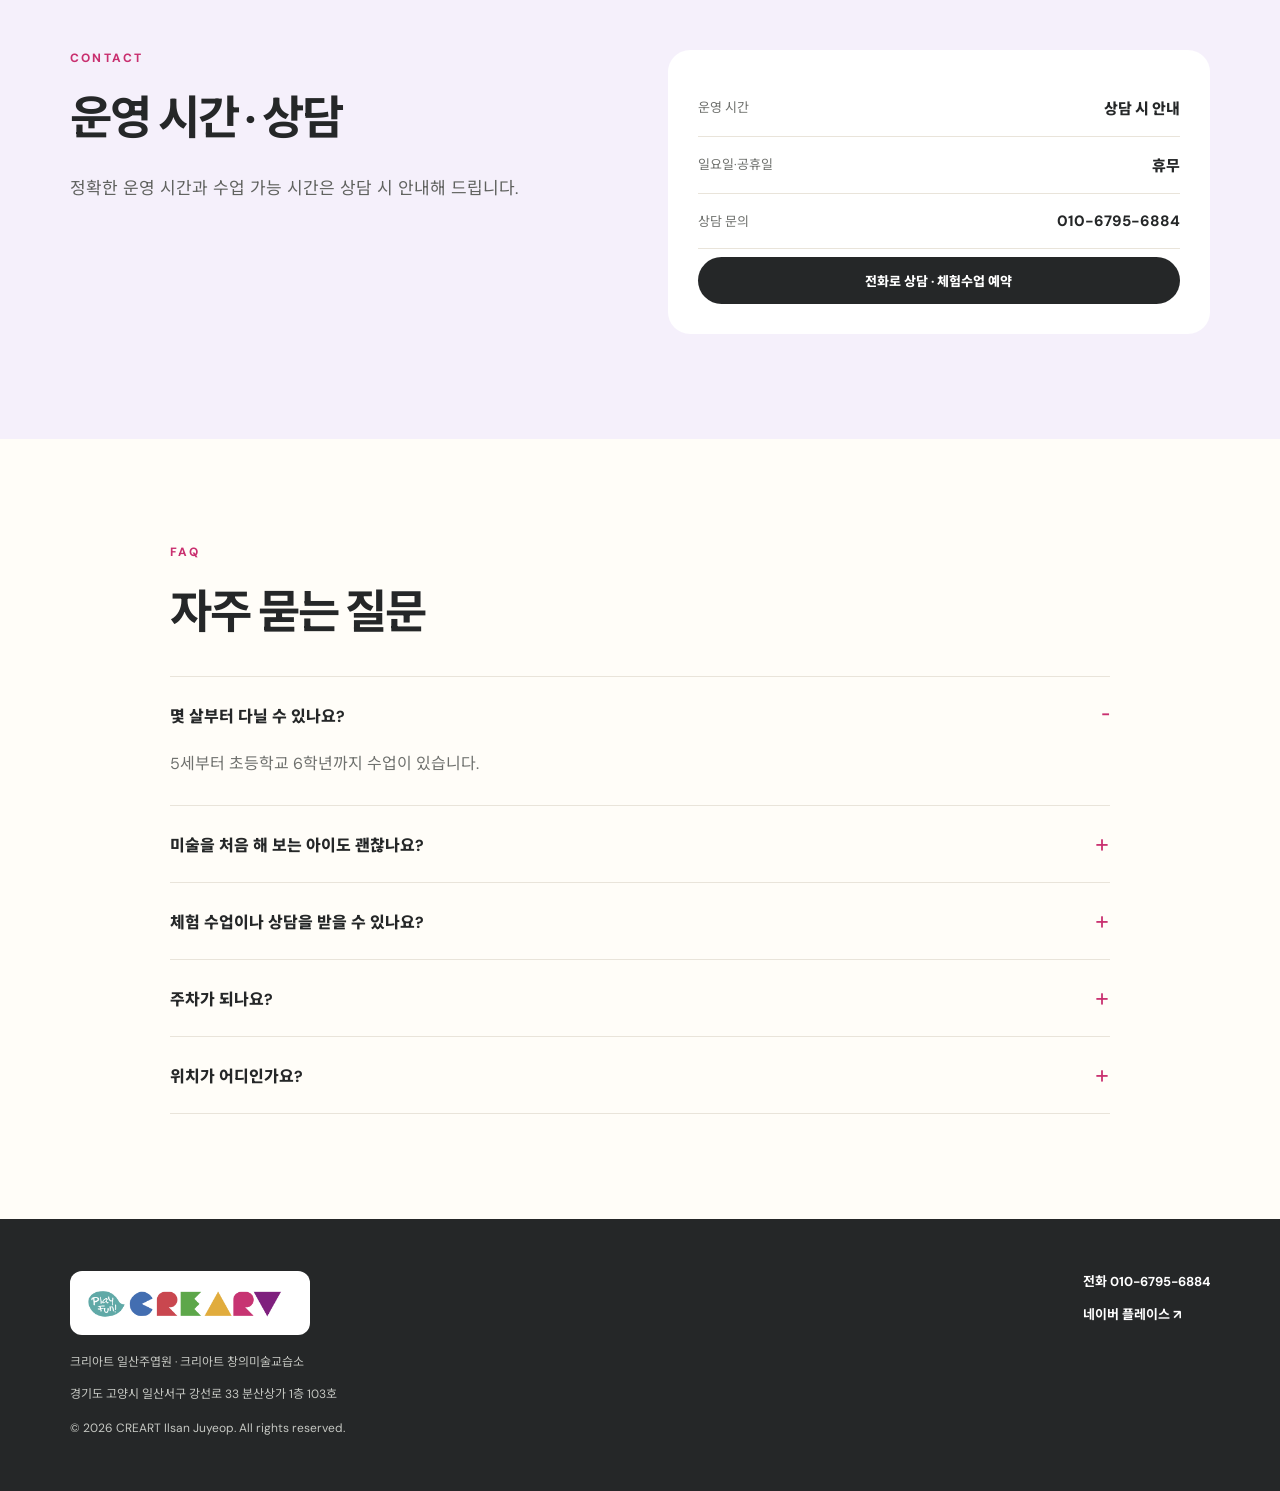
==== commit e2759a93: "Add files via upload" ====
--- a/index.html
+++ b/index.html
@@ -91,6 +91,10 @@
 .ai-results img{display:block;height:300px;width:auto;max-width:100%;object-fit:contain;border-radius:10px}
 @media(max-width:900px){.program-gallery{grid-template-columns:repeat(6,1fr)}}
 @media(max-width:520px){.program-gallery{grid-template-columns:repeat(3,1fr)}.ai-photo-grid{grid-template-columns:repeat(3,1fr);gap:6px}.ai-results img{height:auto;width:100%}}
+.creart-detail-map{display:block;min-width:0;align-self:stretch;text-decoration:none;color:inherit;border-radius:18px;overflow:hidden;background:#fff;border:1px solid #eee5dd;box-shadow:0 8px 25px rgba(0,0,0,.06)}
+.creart-detail-map img{display:block;width:100%;height:auto;object-fit:contain}
+.creart-map-caption{display:block;padding:13px 16px;text-align:center;font-weight:700;color:#b34179;background:#fff8fb}
+.creart-detail-map:hover .creart-map-caption{text-decoration:underline}
 </style>
 </head>
 <body>
@@ -234,11 +238,9 @@
 <a class="btn secondary" href="tel:01067956884">010-6795-6884</a>
 </div>
 </div>
-<a aria-label="네이버 지도에서 크리아트 일산주엽원 열기" class="map-card" href="https://map.naver.com/p/entry/place/1433115227" rel="noopener noreferrer" target="_blank">
-<span class="pin">⌖</span>
-<strong>크리아트 일산주엽원</strong>
-<p>강선마을 14단지 분산상가 1층 103호</p>
-<span class="map-link">NAVER MAP ↗</span>
+<a aria-label="네이버 지도에서 크리아트 일산주엽원 열기" class="creart-detail-map" href="https://map.naver.com/p/entry/place/1433115227" rel="noopener noreferrer" target="_blank">
+<img src="assets/creart-detail-map.png" alt="크리아트 일산주엽원 상세 위치도 — 주엽초등학교 인근 강선마을 14단지 분산상가" loading="lazy" decoding="async"/>
+<span class="creart-map-caption">상세 위치도 클릭 시 네이버 지도 열기 ↗</span>
 </a>
 </div>
 </div>
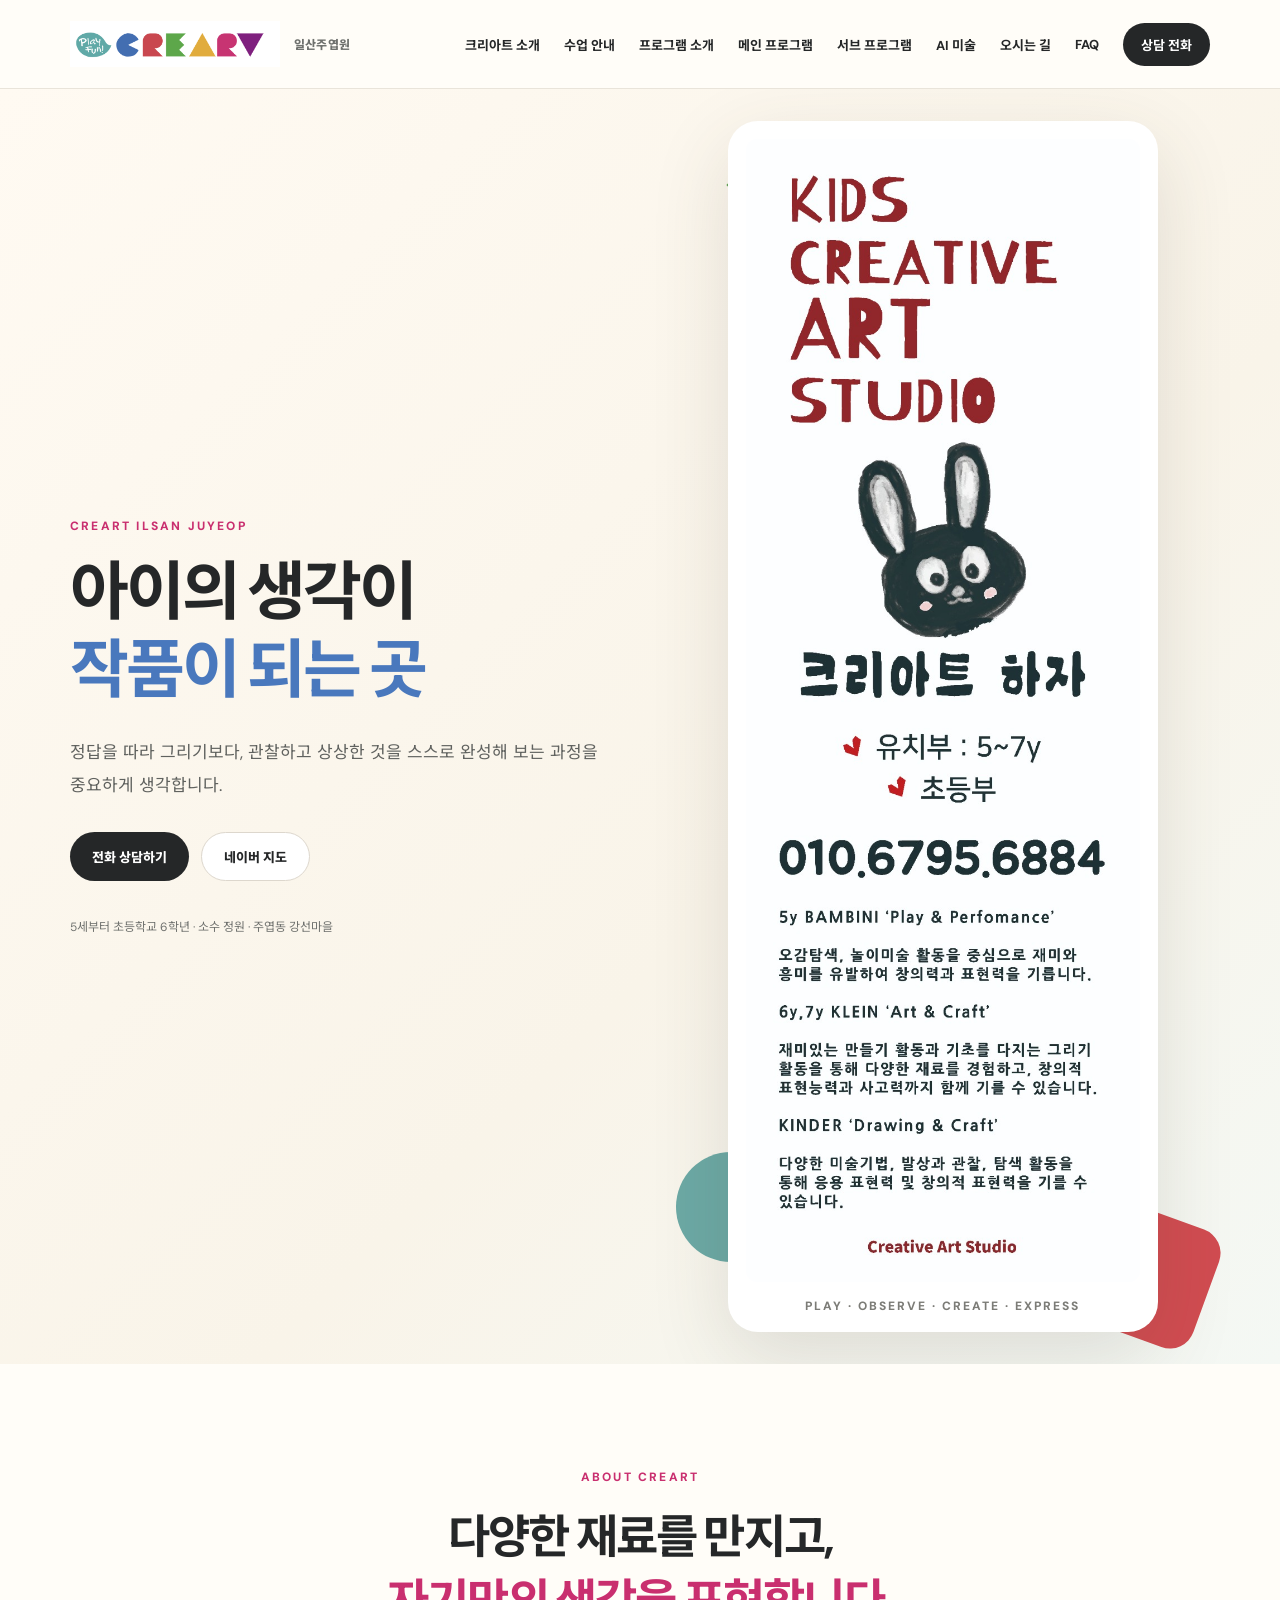
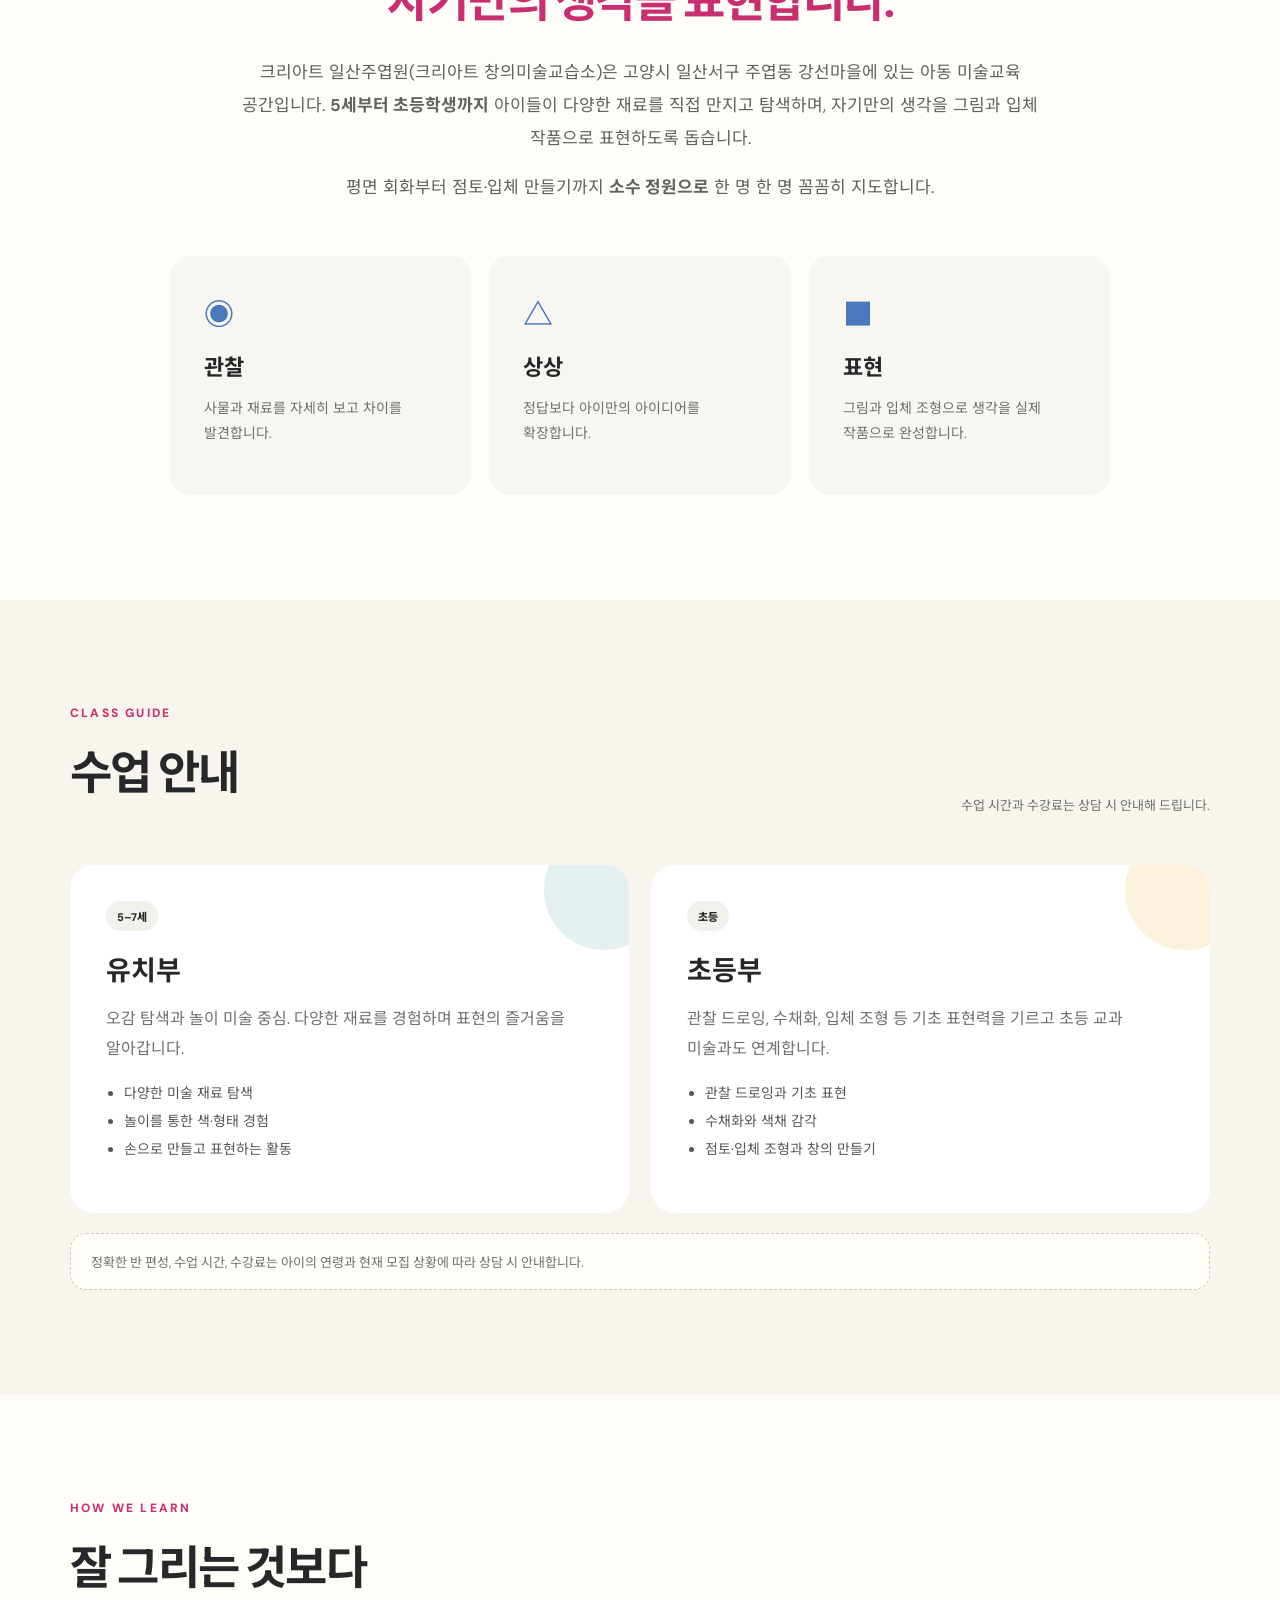
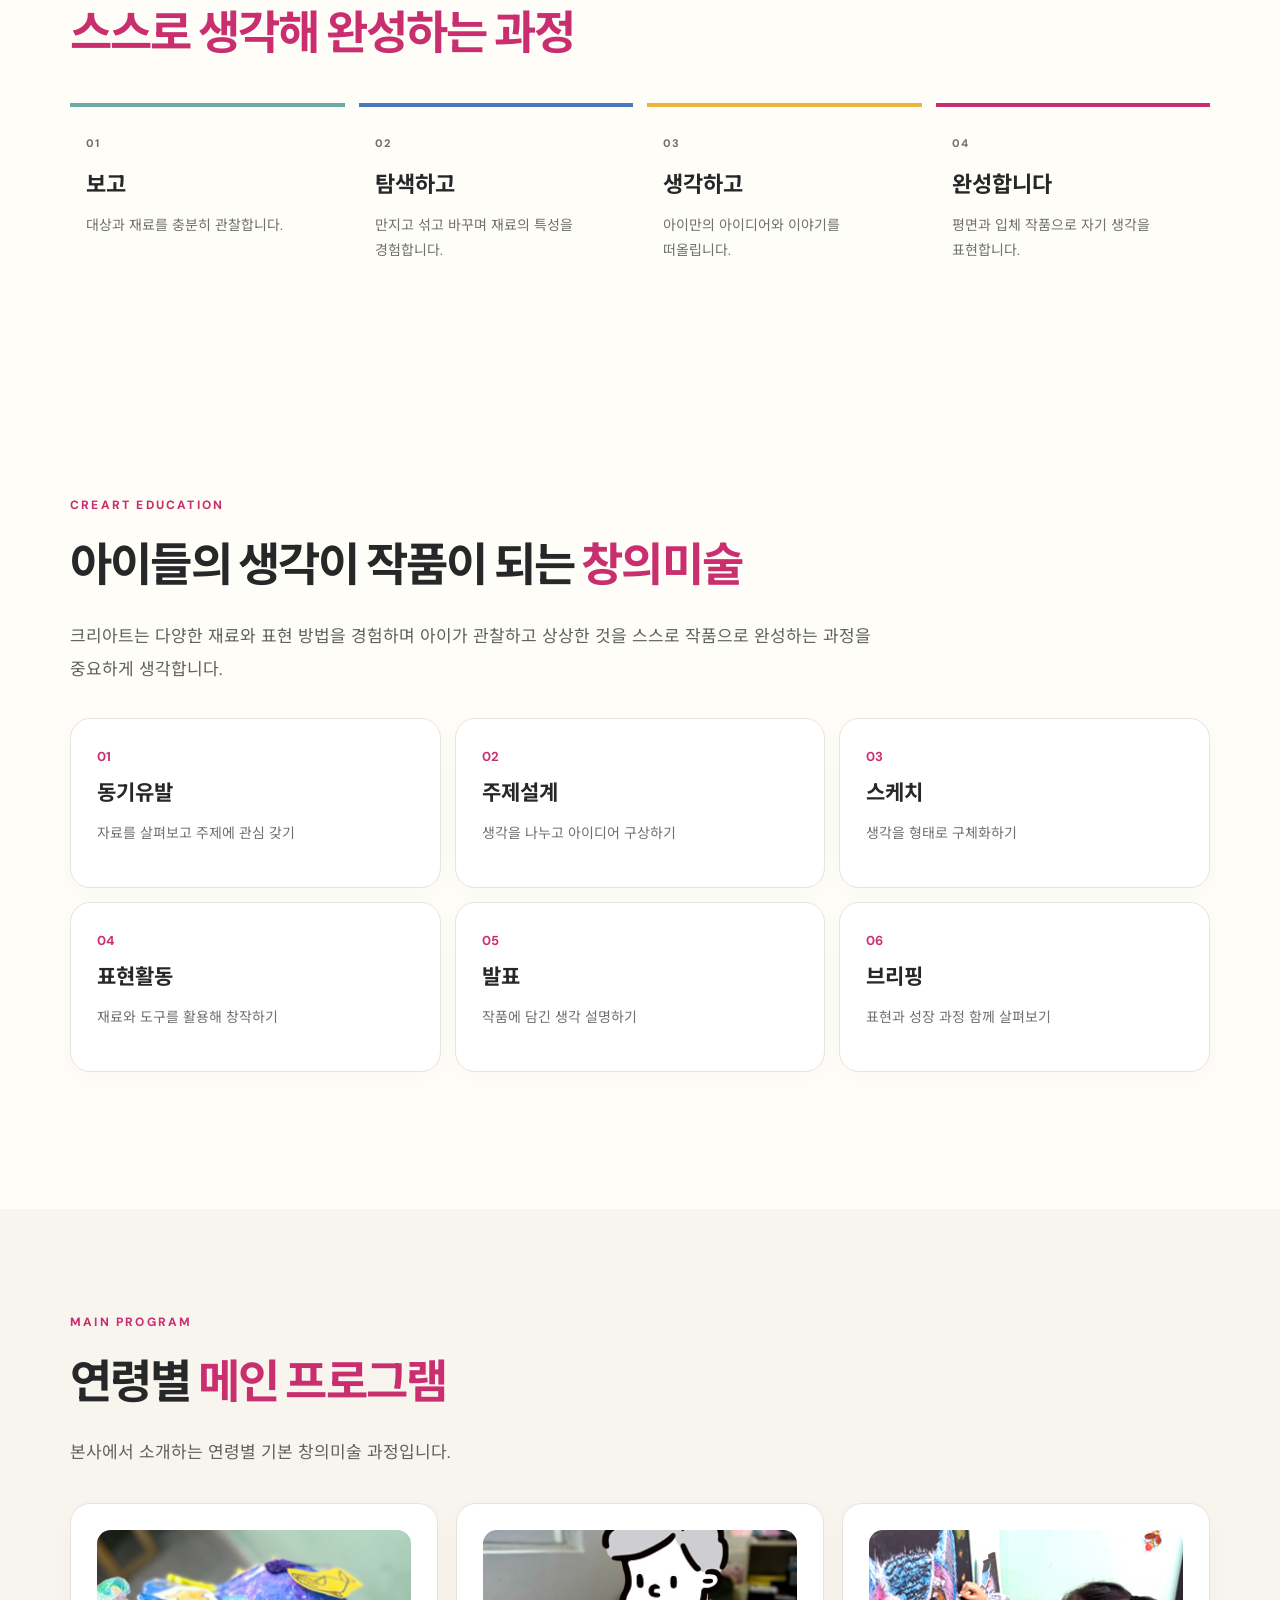
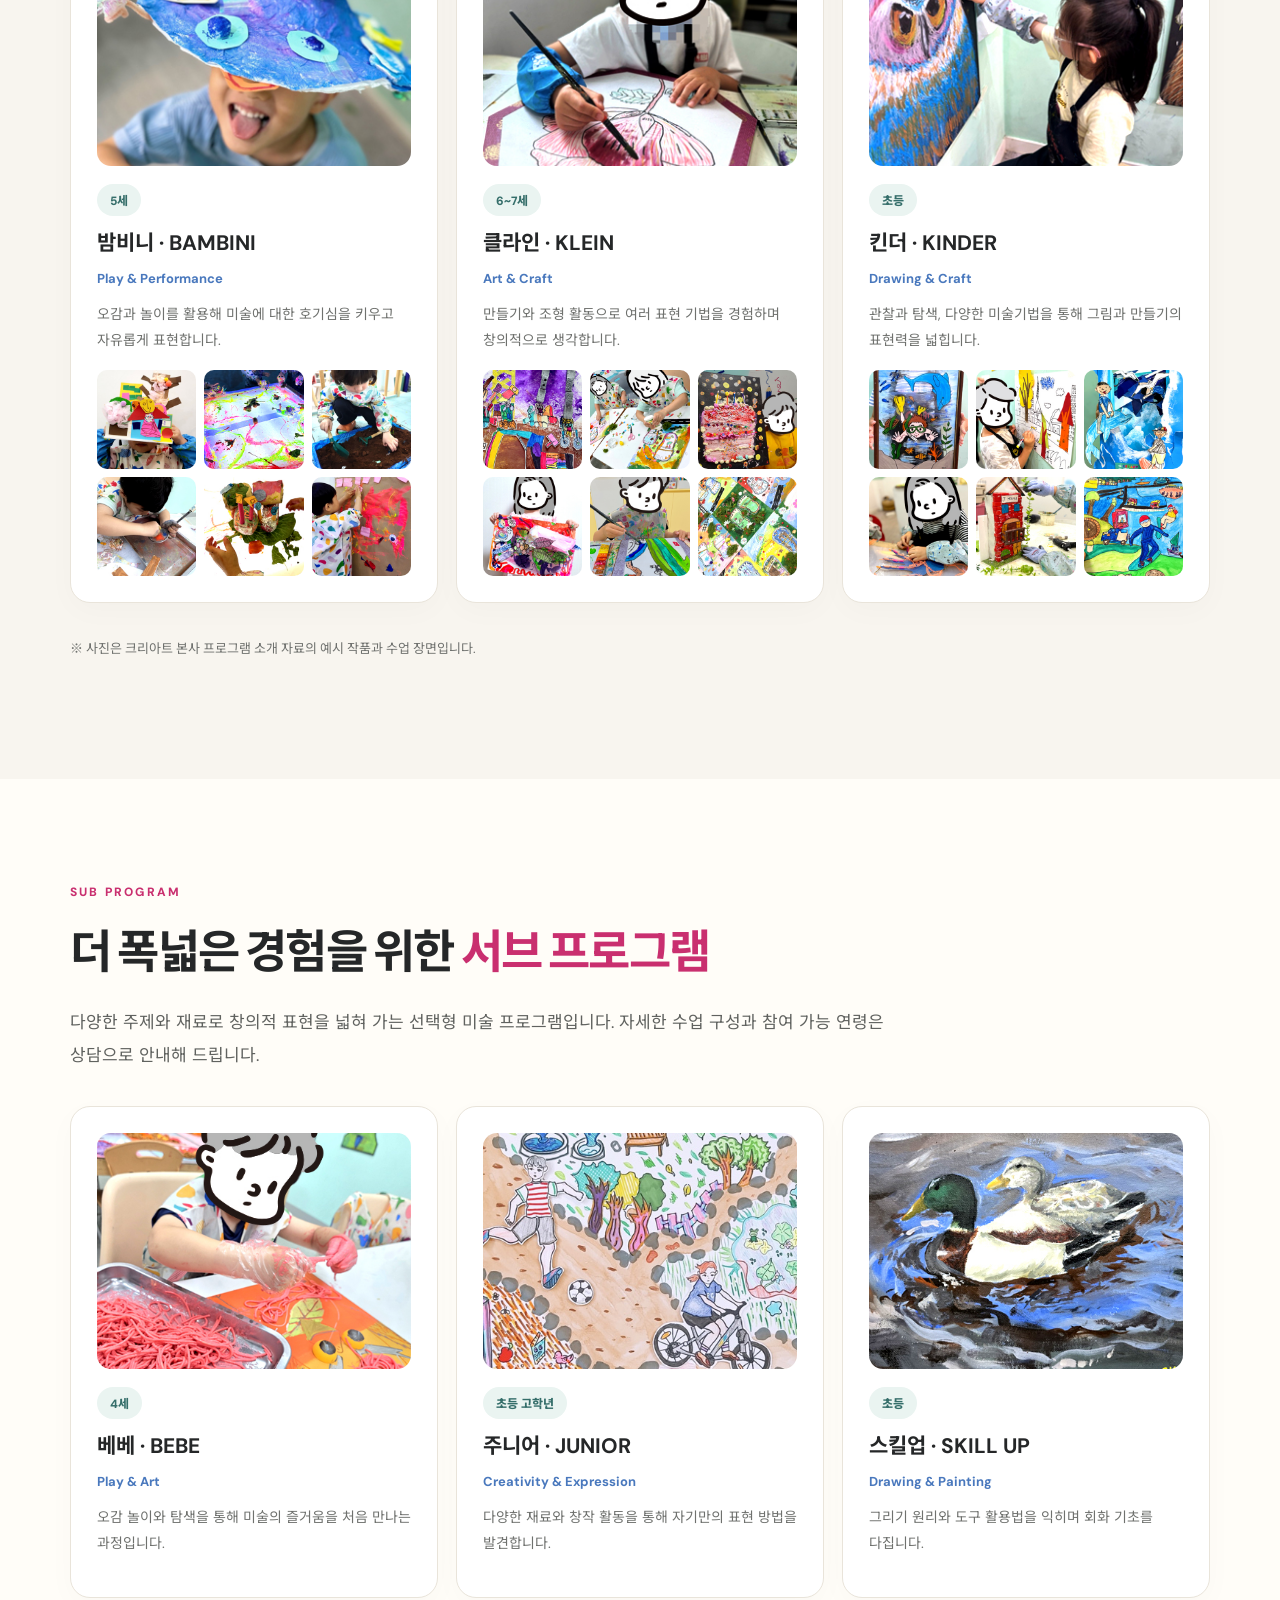
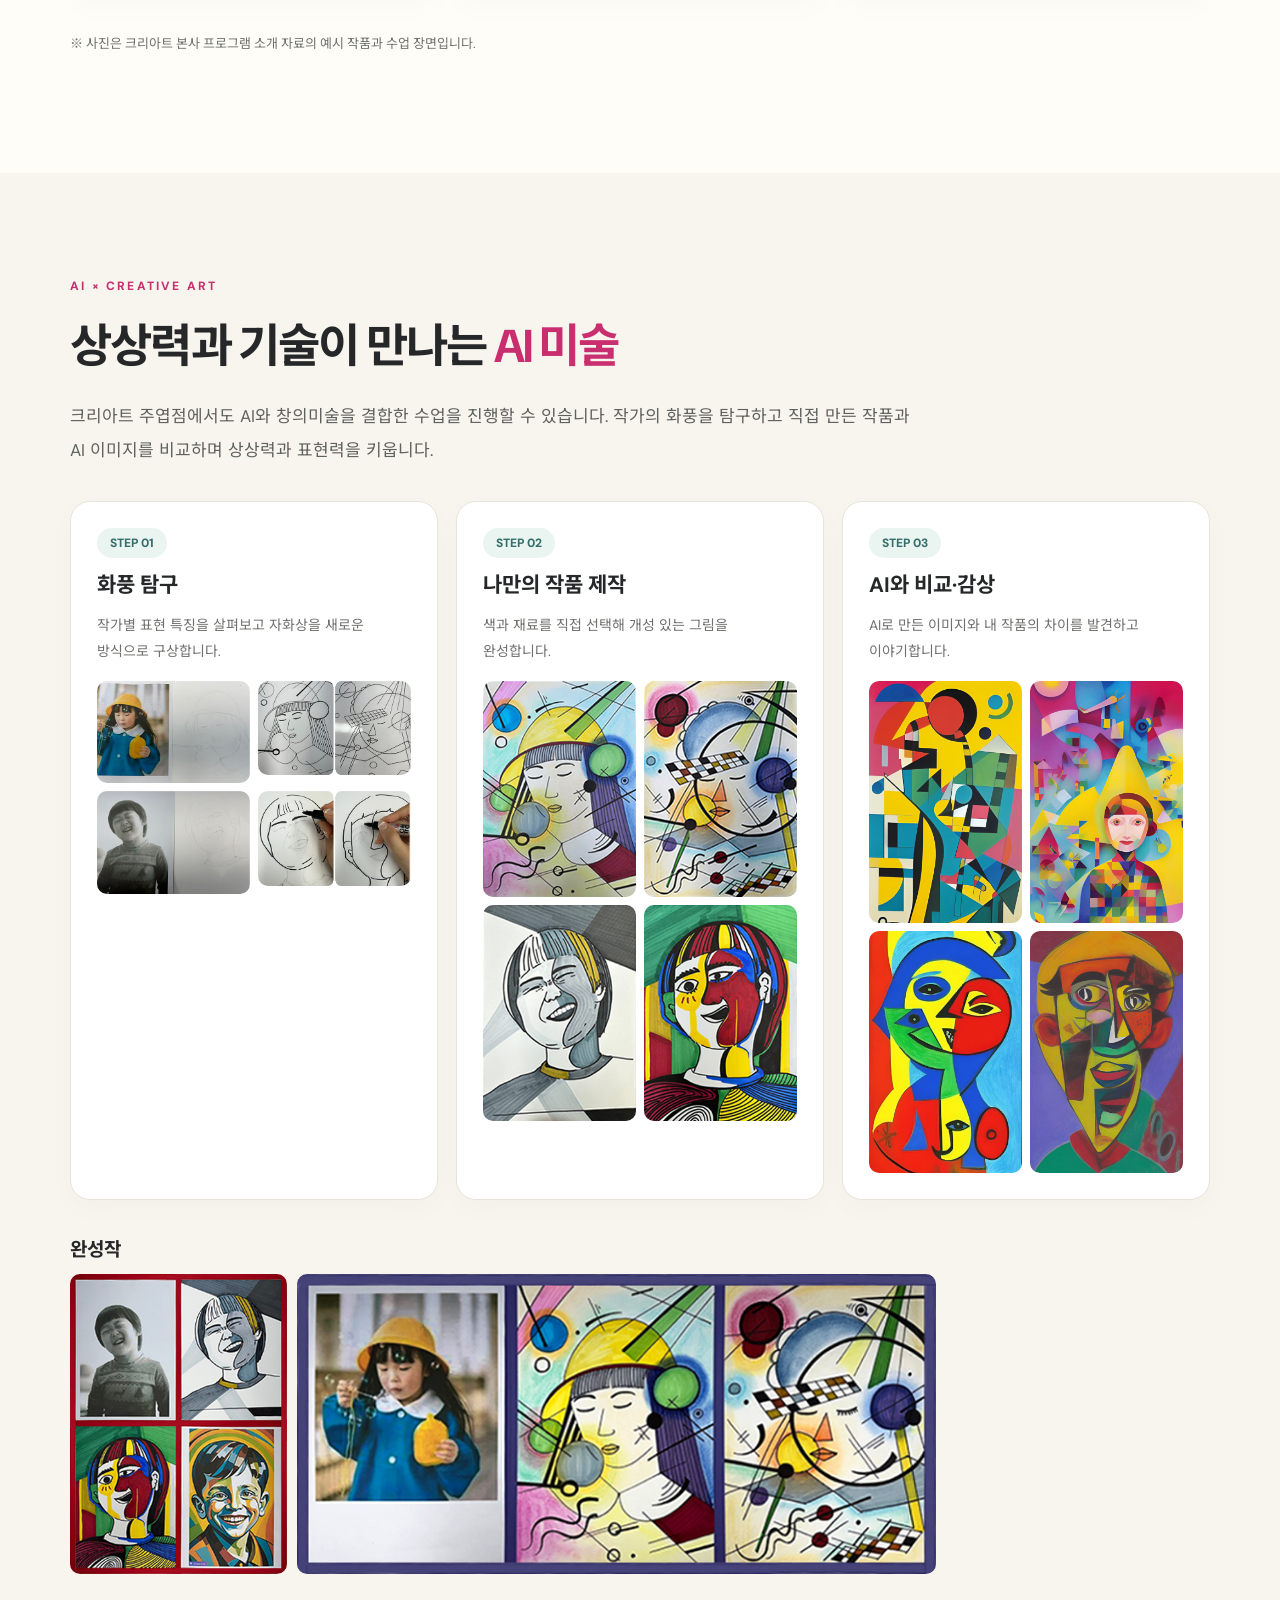
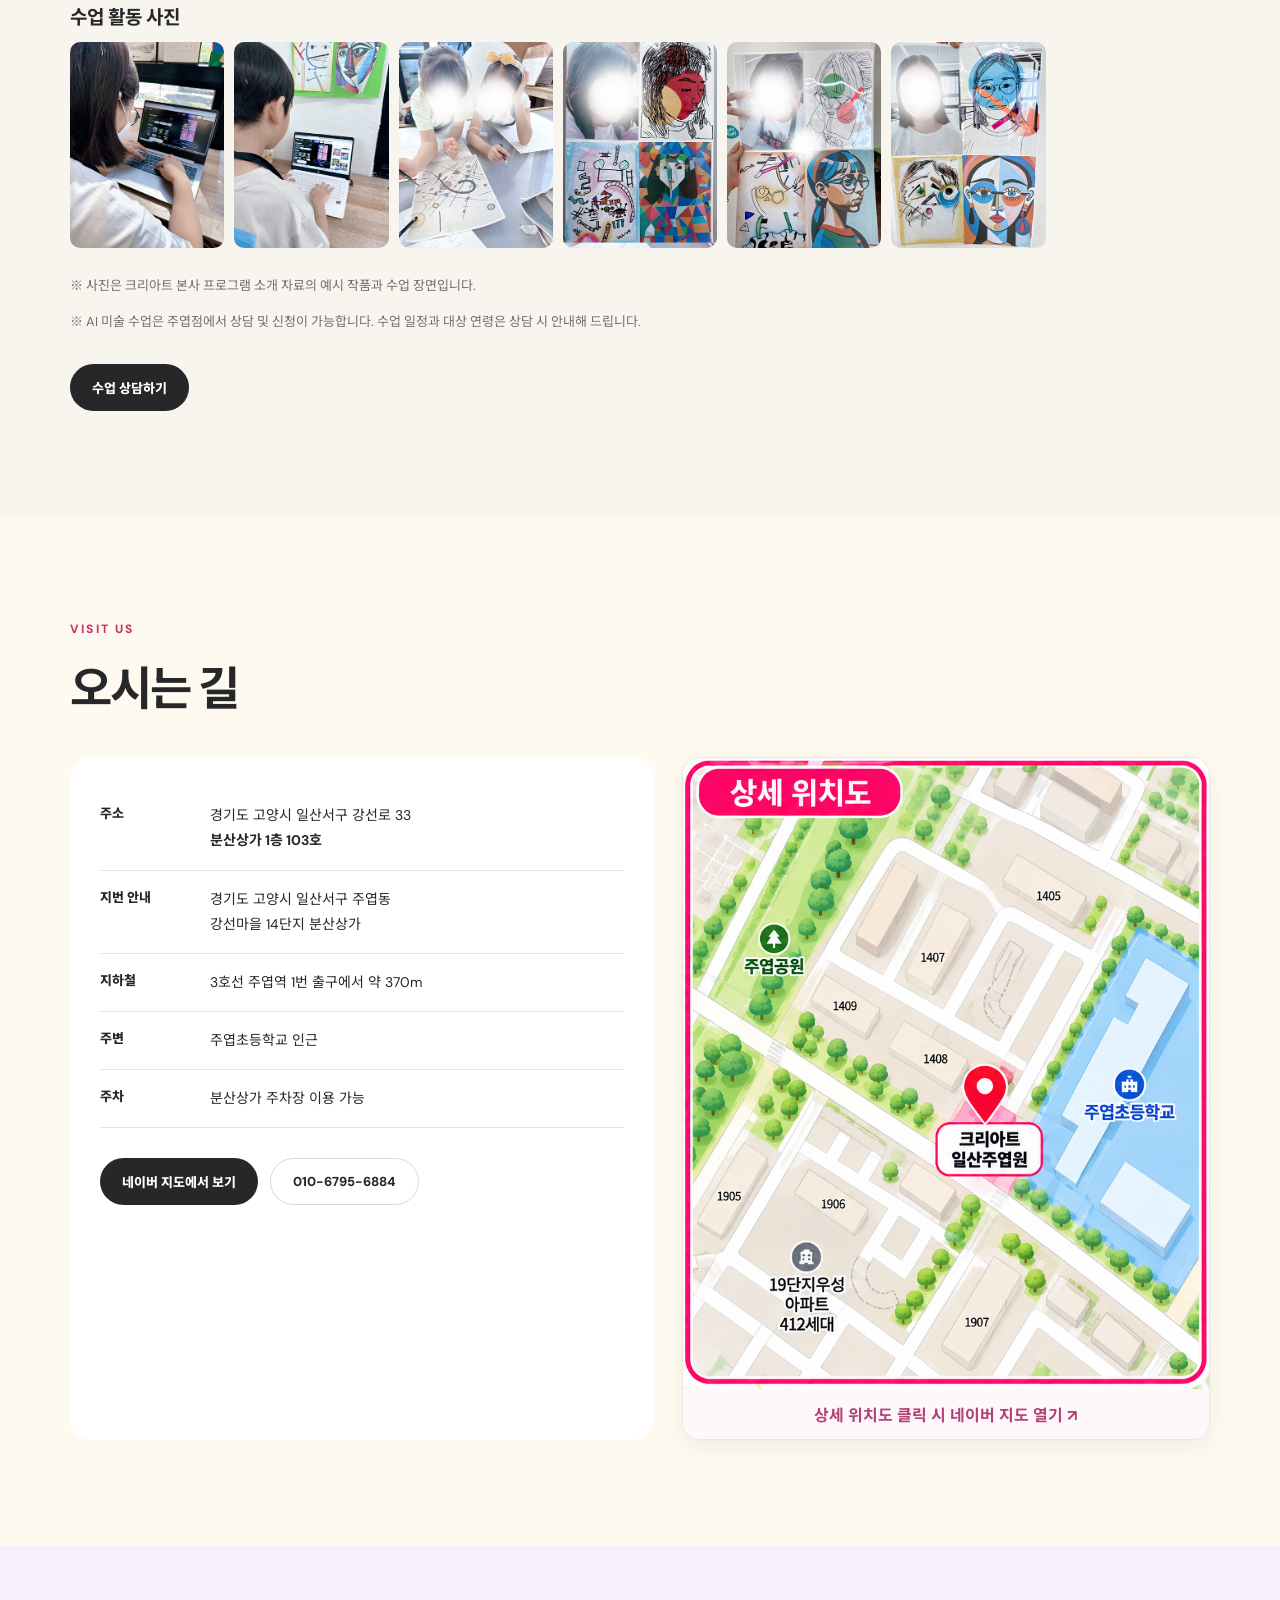
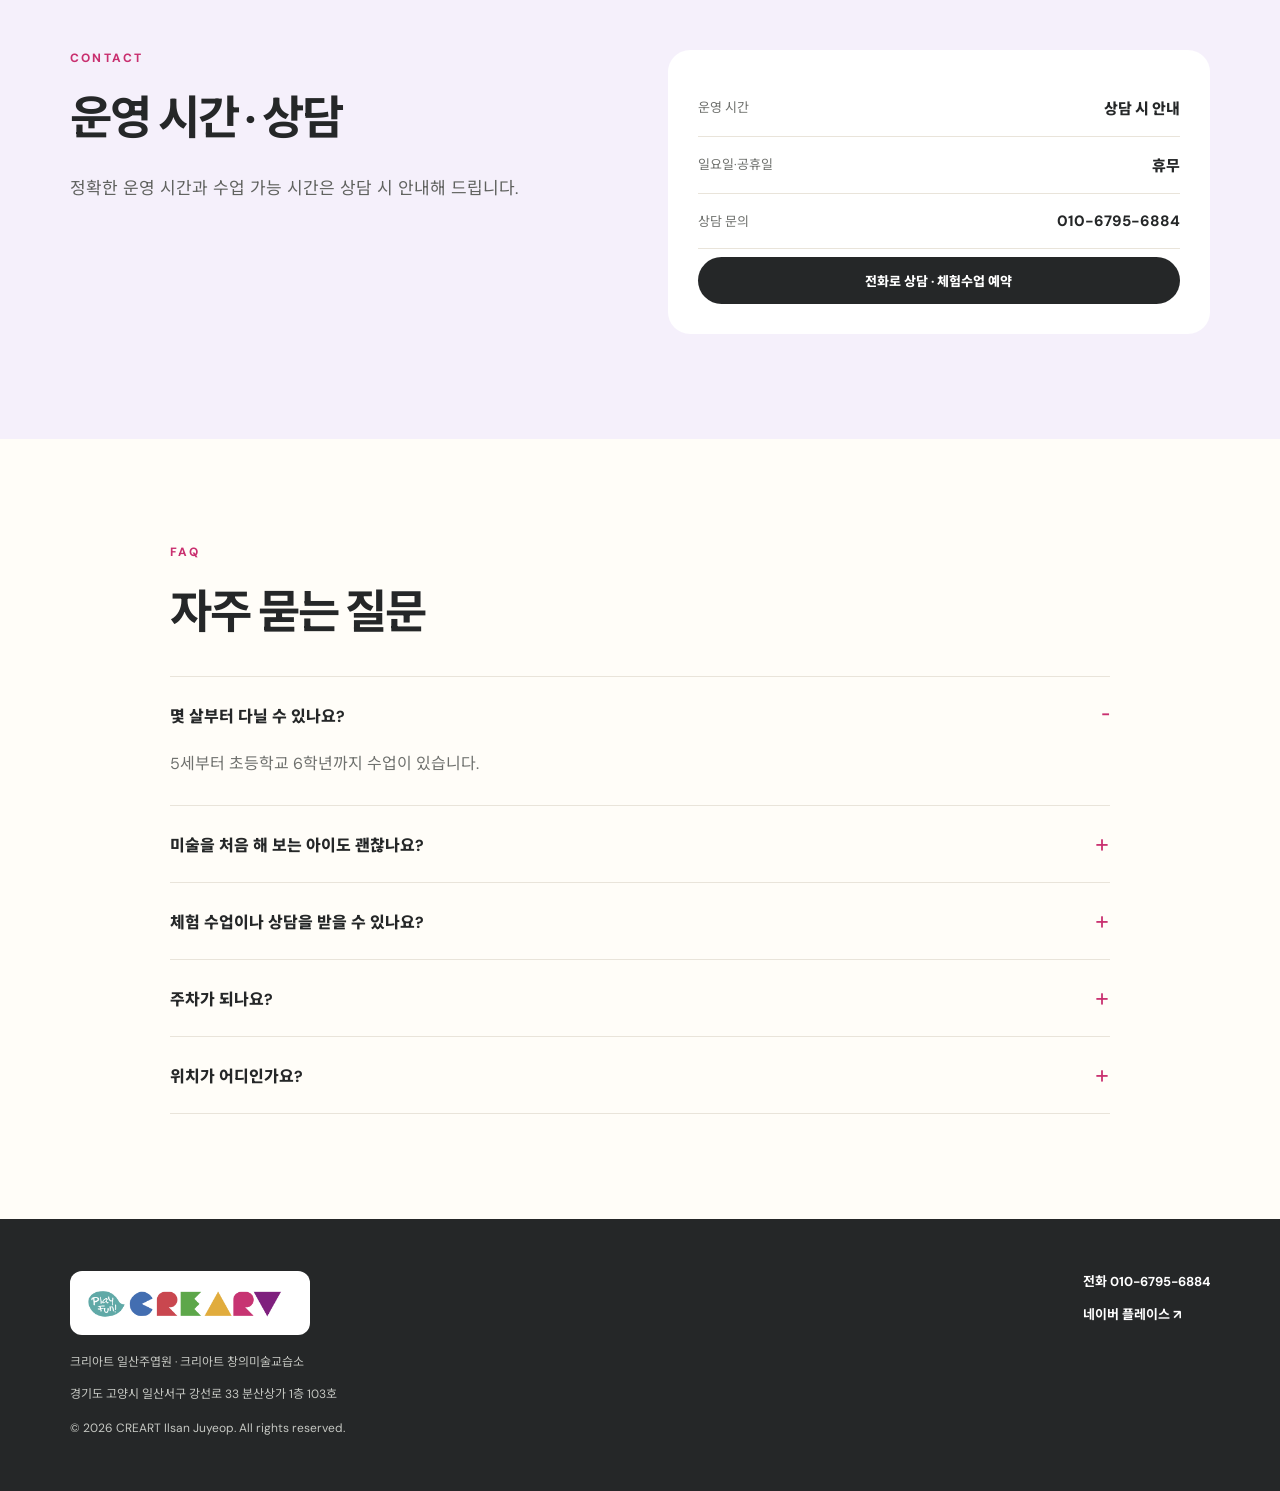
==== commit 75f76802: "Update index.html" ====
--- a/index.html
+++ b/index.html
@@ -168,7 +168,7 @@
 <div class="class-grid">
 <article class="class-card preschool">
 <div class="class-badge">5–7세</div>
-<h3>유아반</h3>
+<h3>유치부</h3>
 <p>오감 탐색과 놀이 미술 중심. 다양한 재료를 경험하며 표현의 즐거움을 알아갑니다.</p>
 <ul>
 <li>다양한 미술 재료 탐색</li>
@@ -178,7 +178,7 @@
 </article>
 <article class="class-card elementary">
 <div class="class-badge">초등</div>
-<h3>초등반</h3>
+<h3>초등부</h3>
 <p>관찰 드로잉, 수채화, 입체 조형 등 기초 표현력을 기르고 초등 교과 미술과도 연계합니다.</p>
 <ul>
 <li>관찰 드로잉과 기초 표현</li>
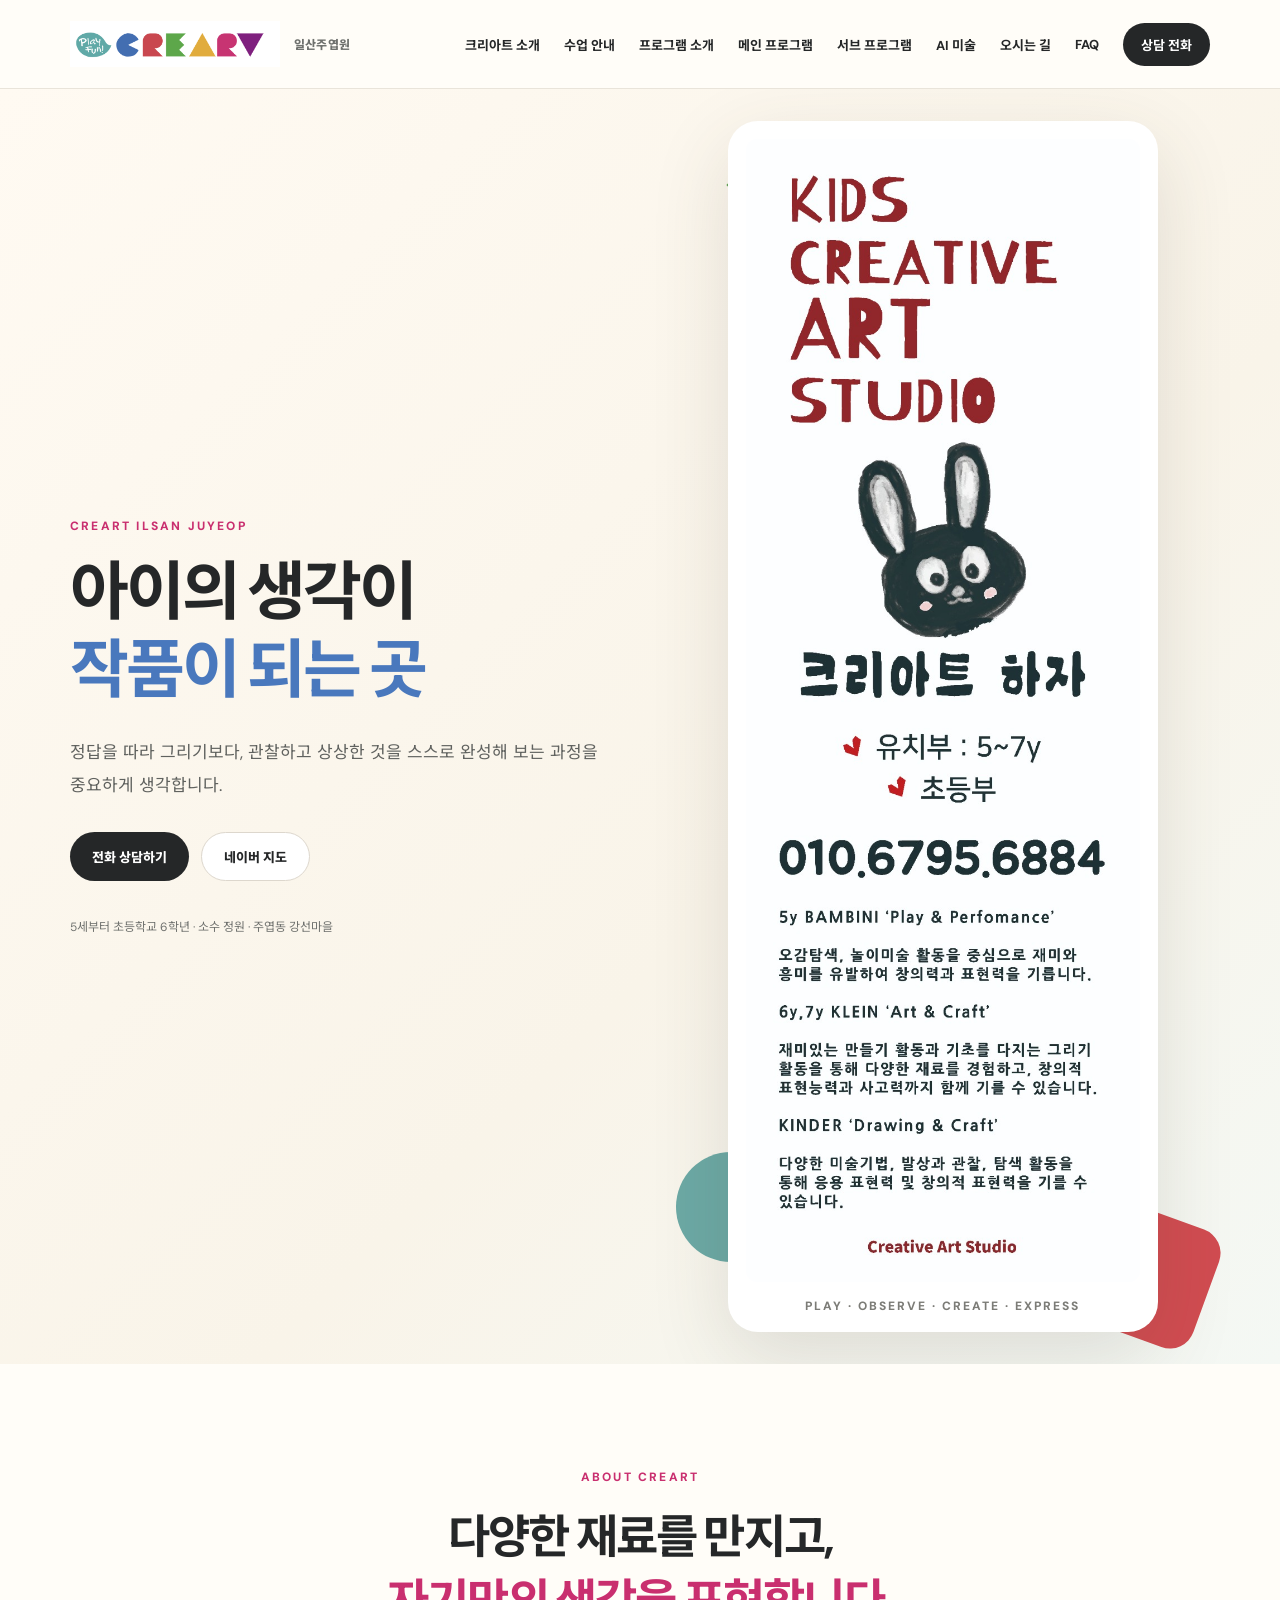
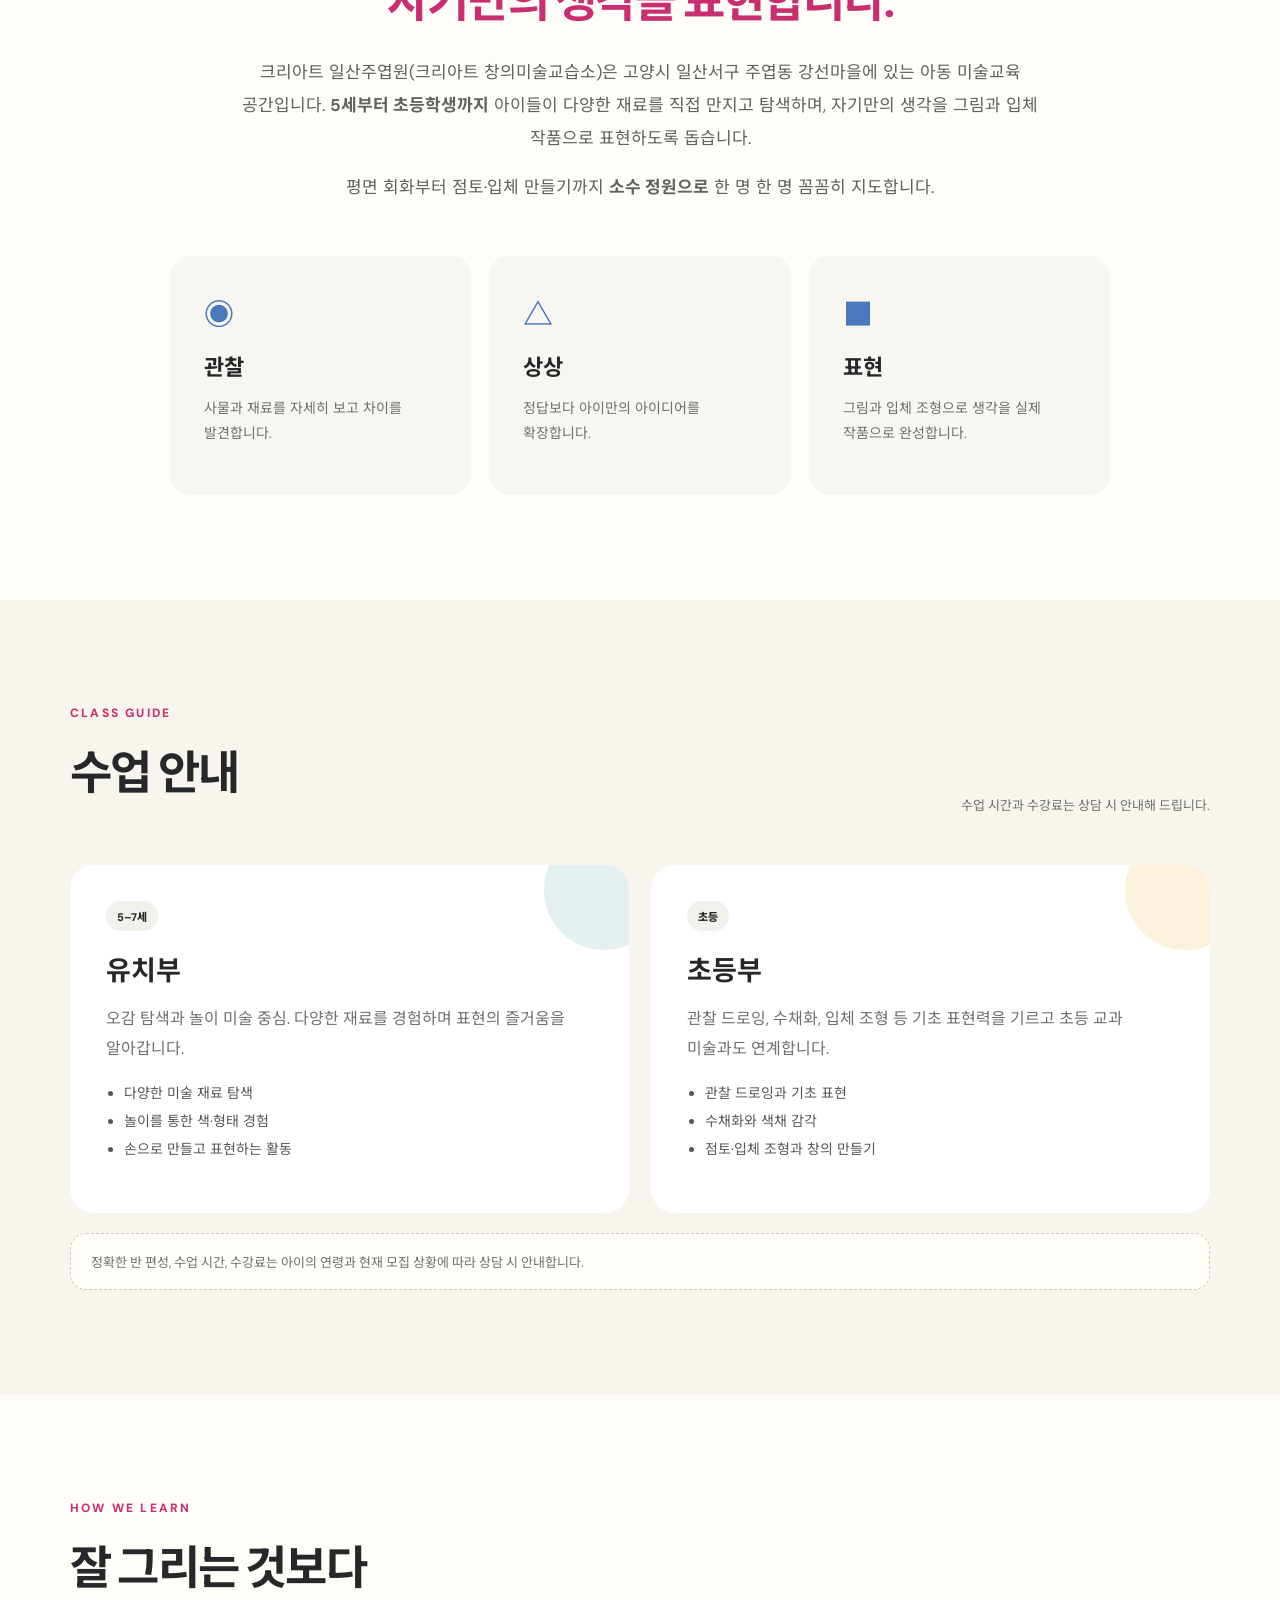
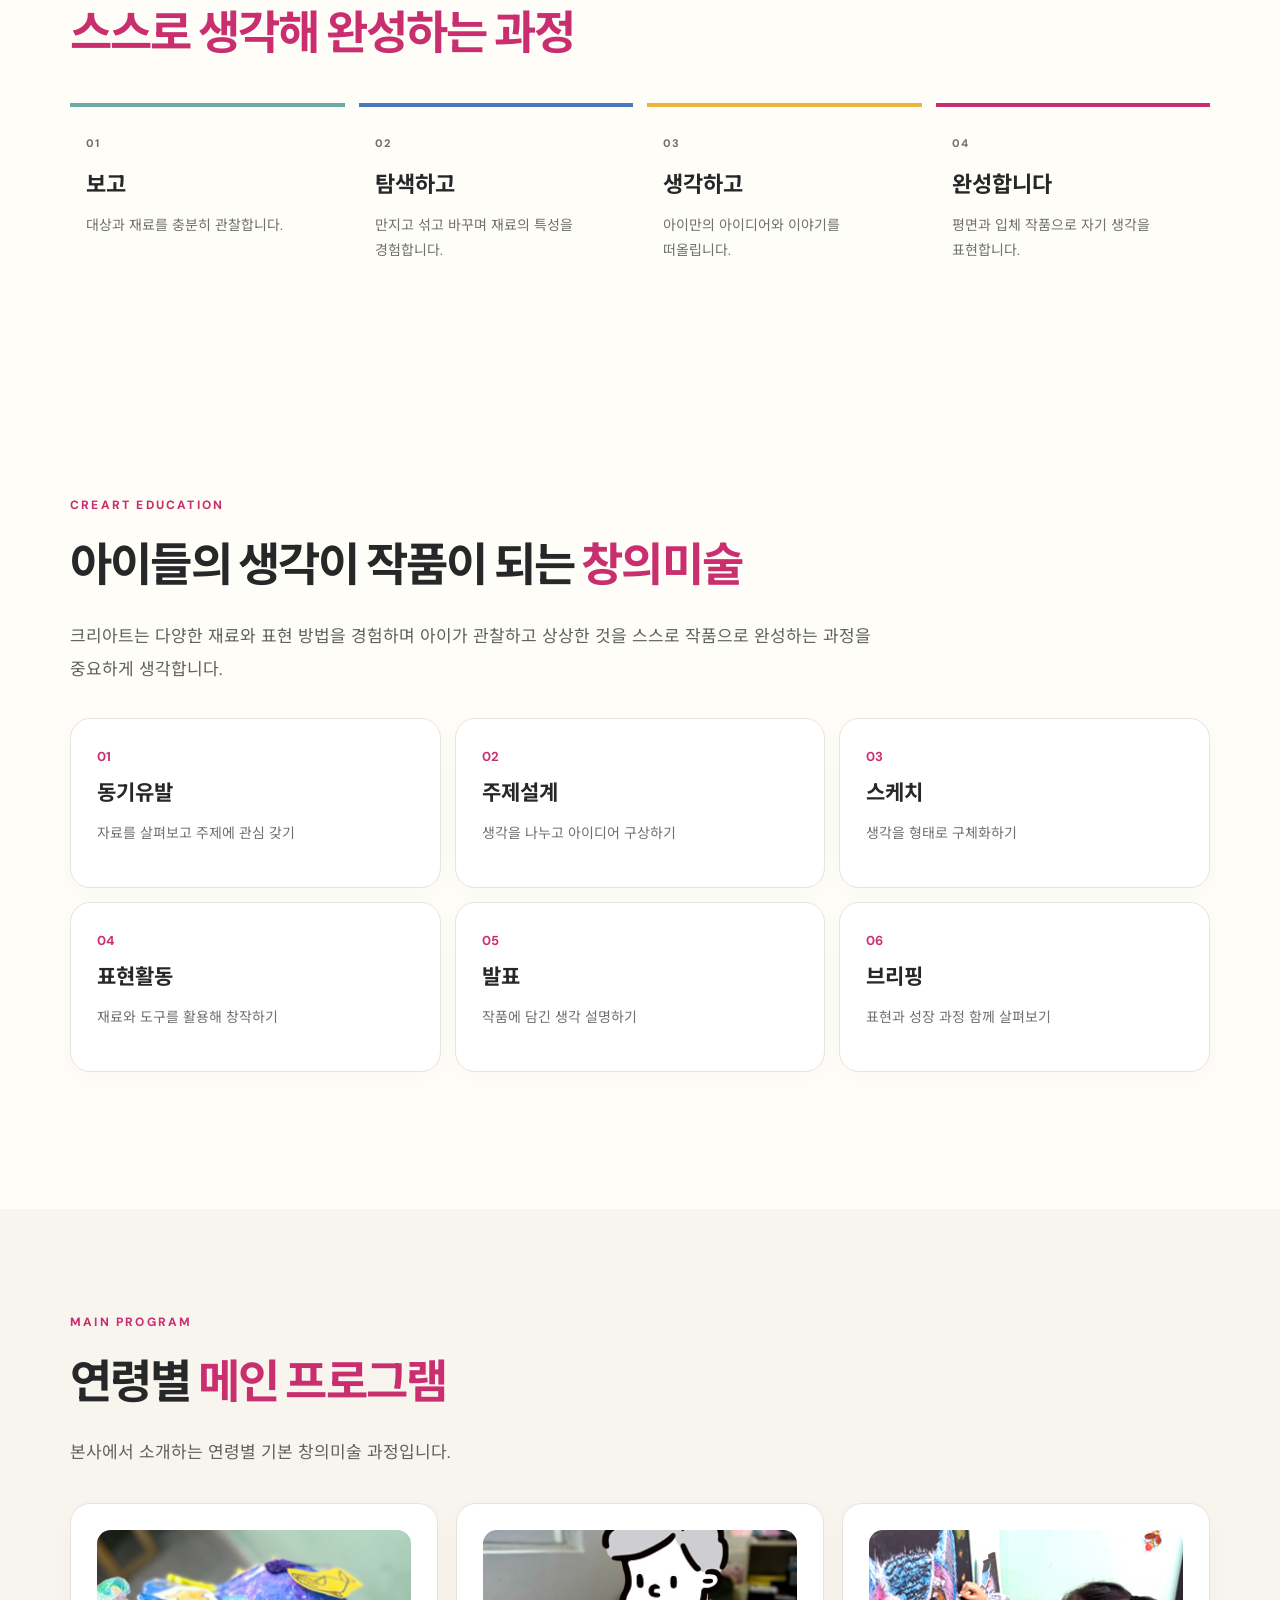
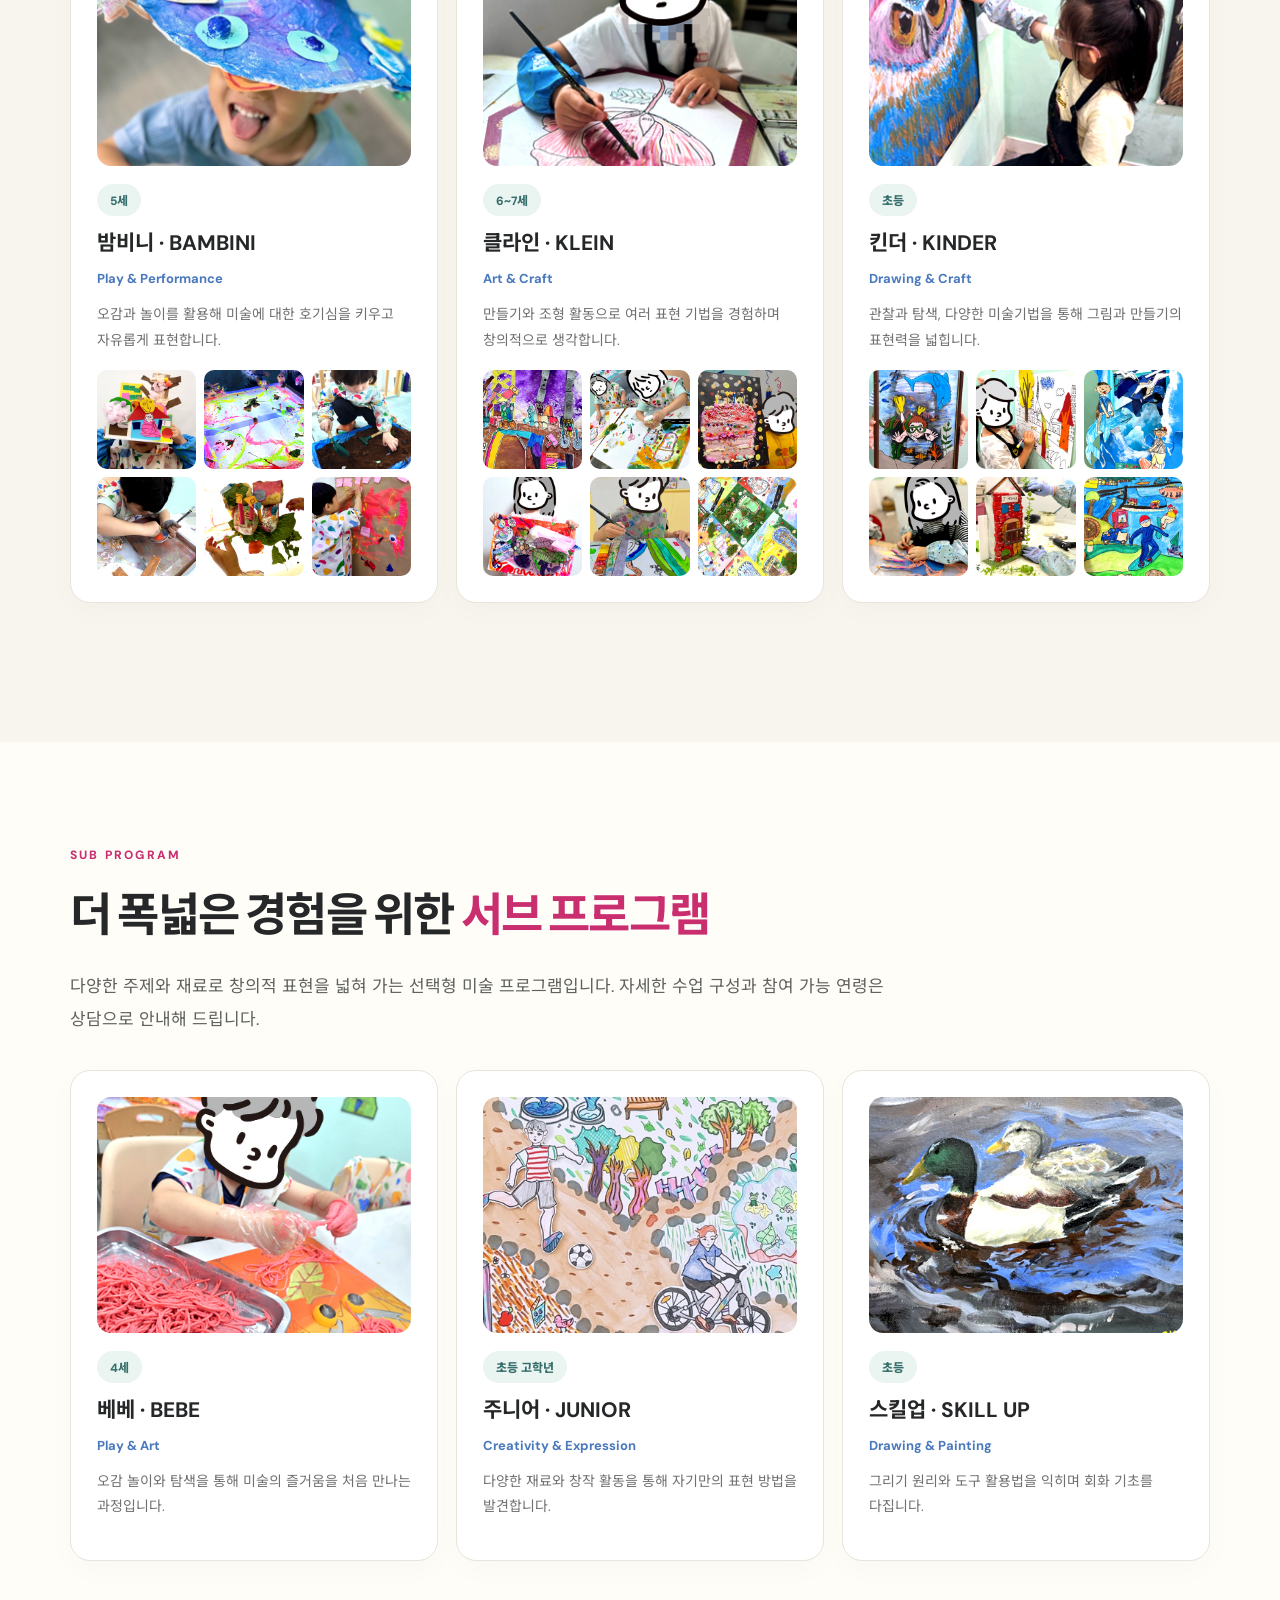
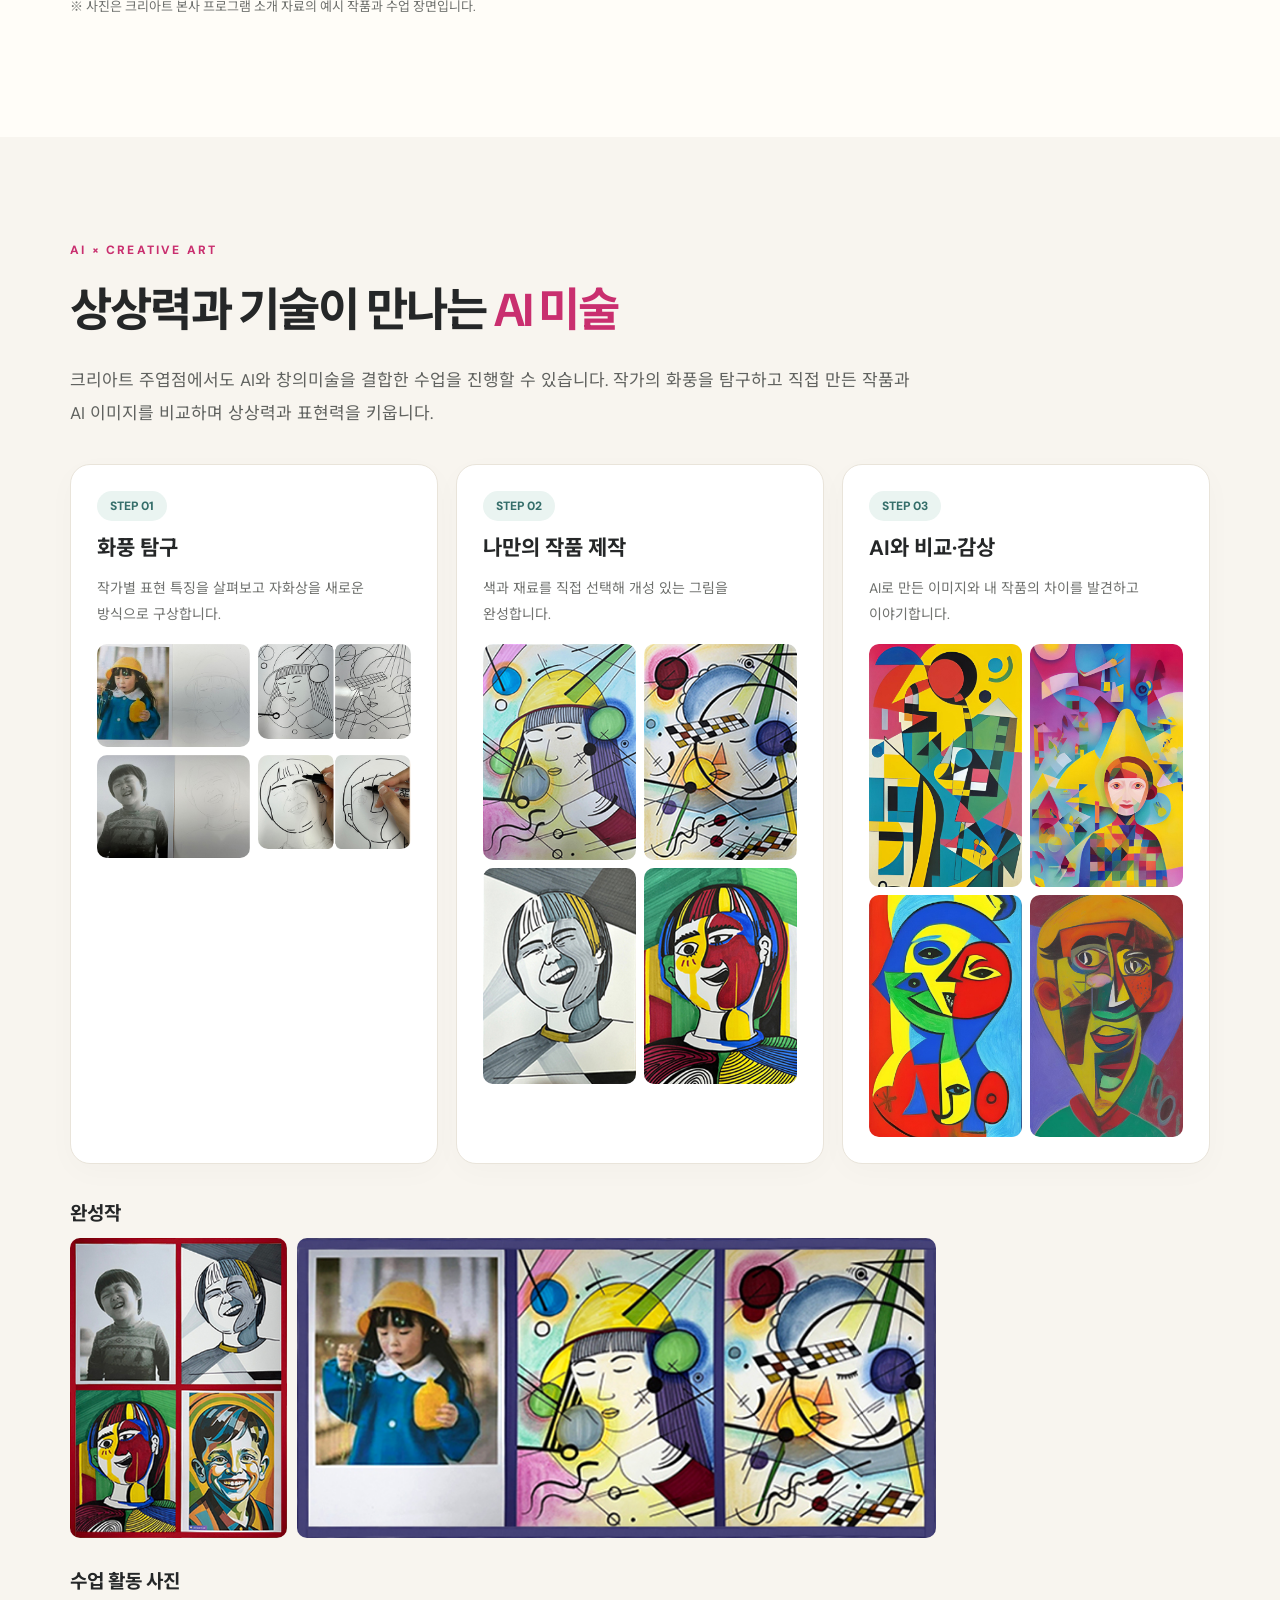
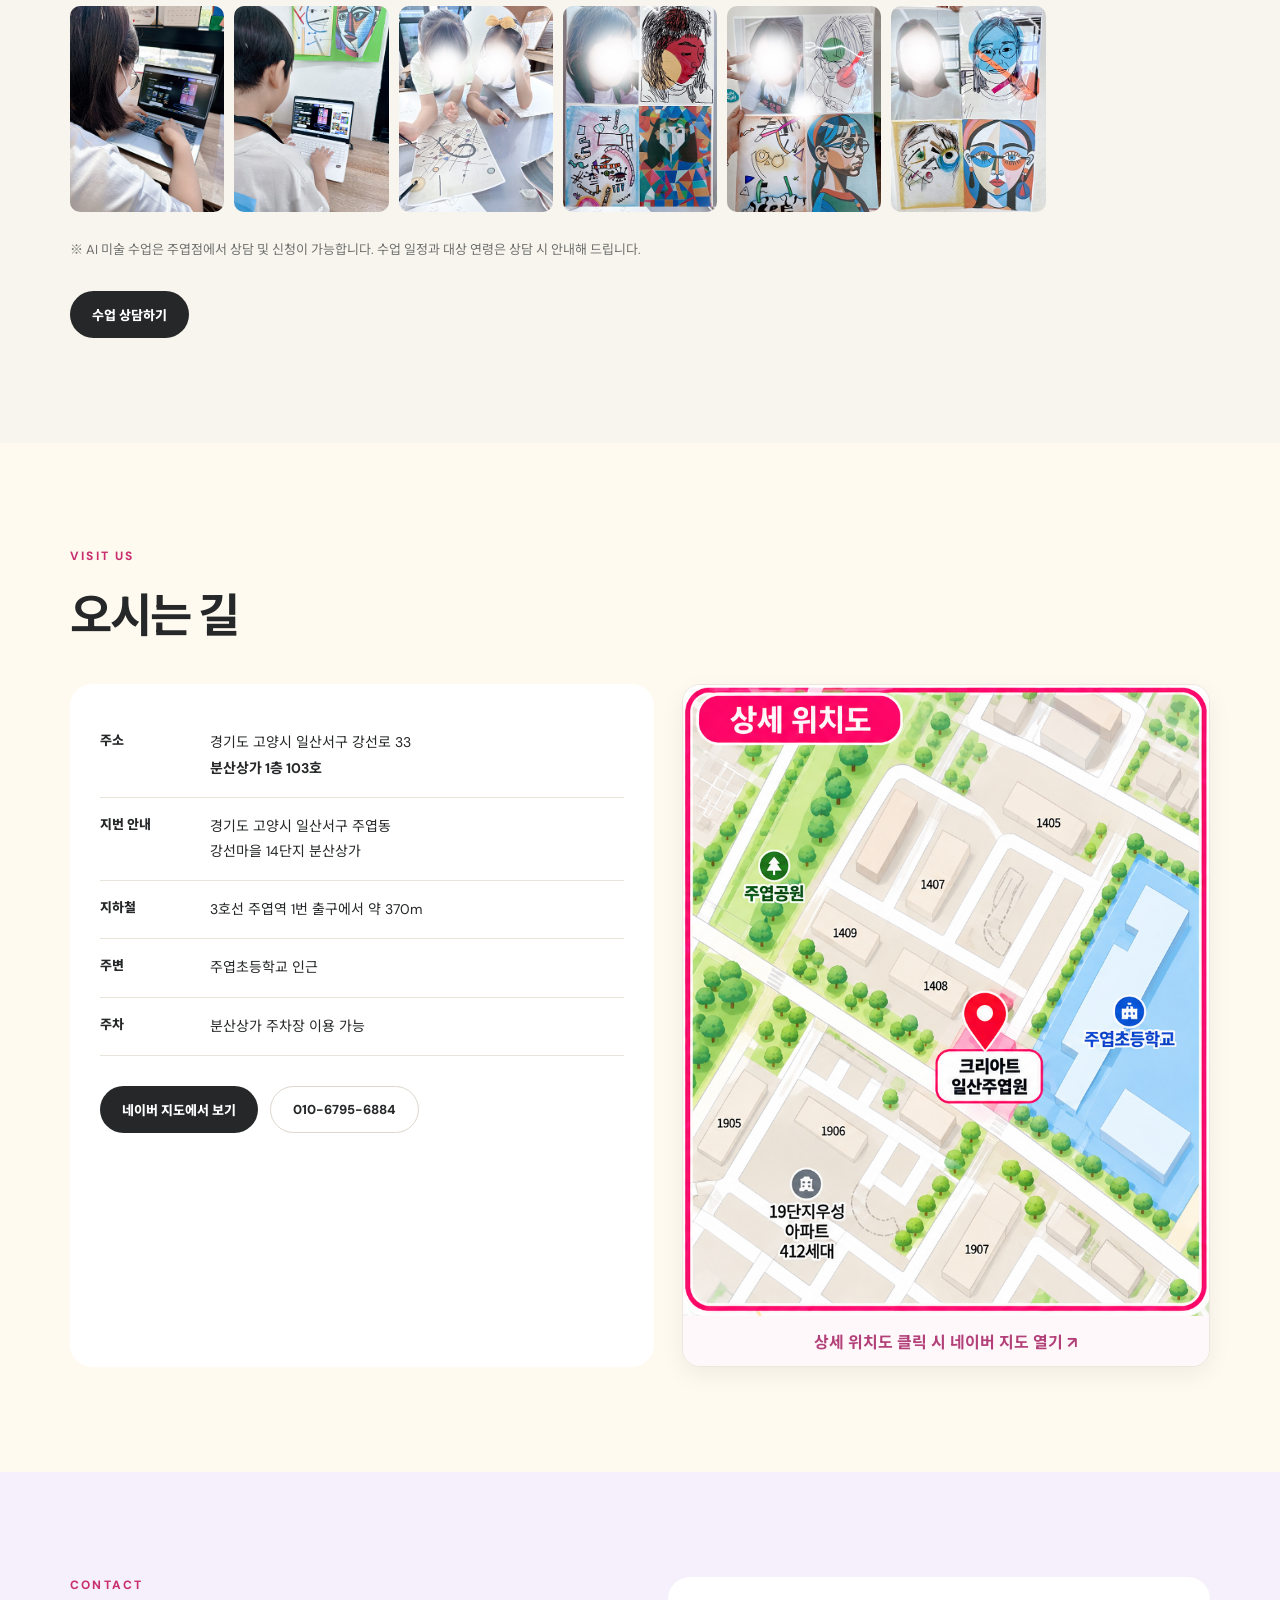
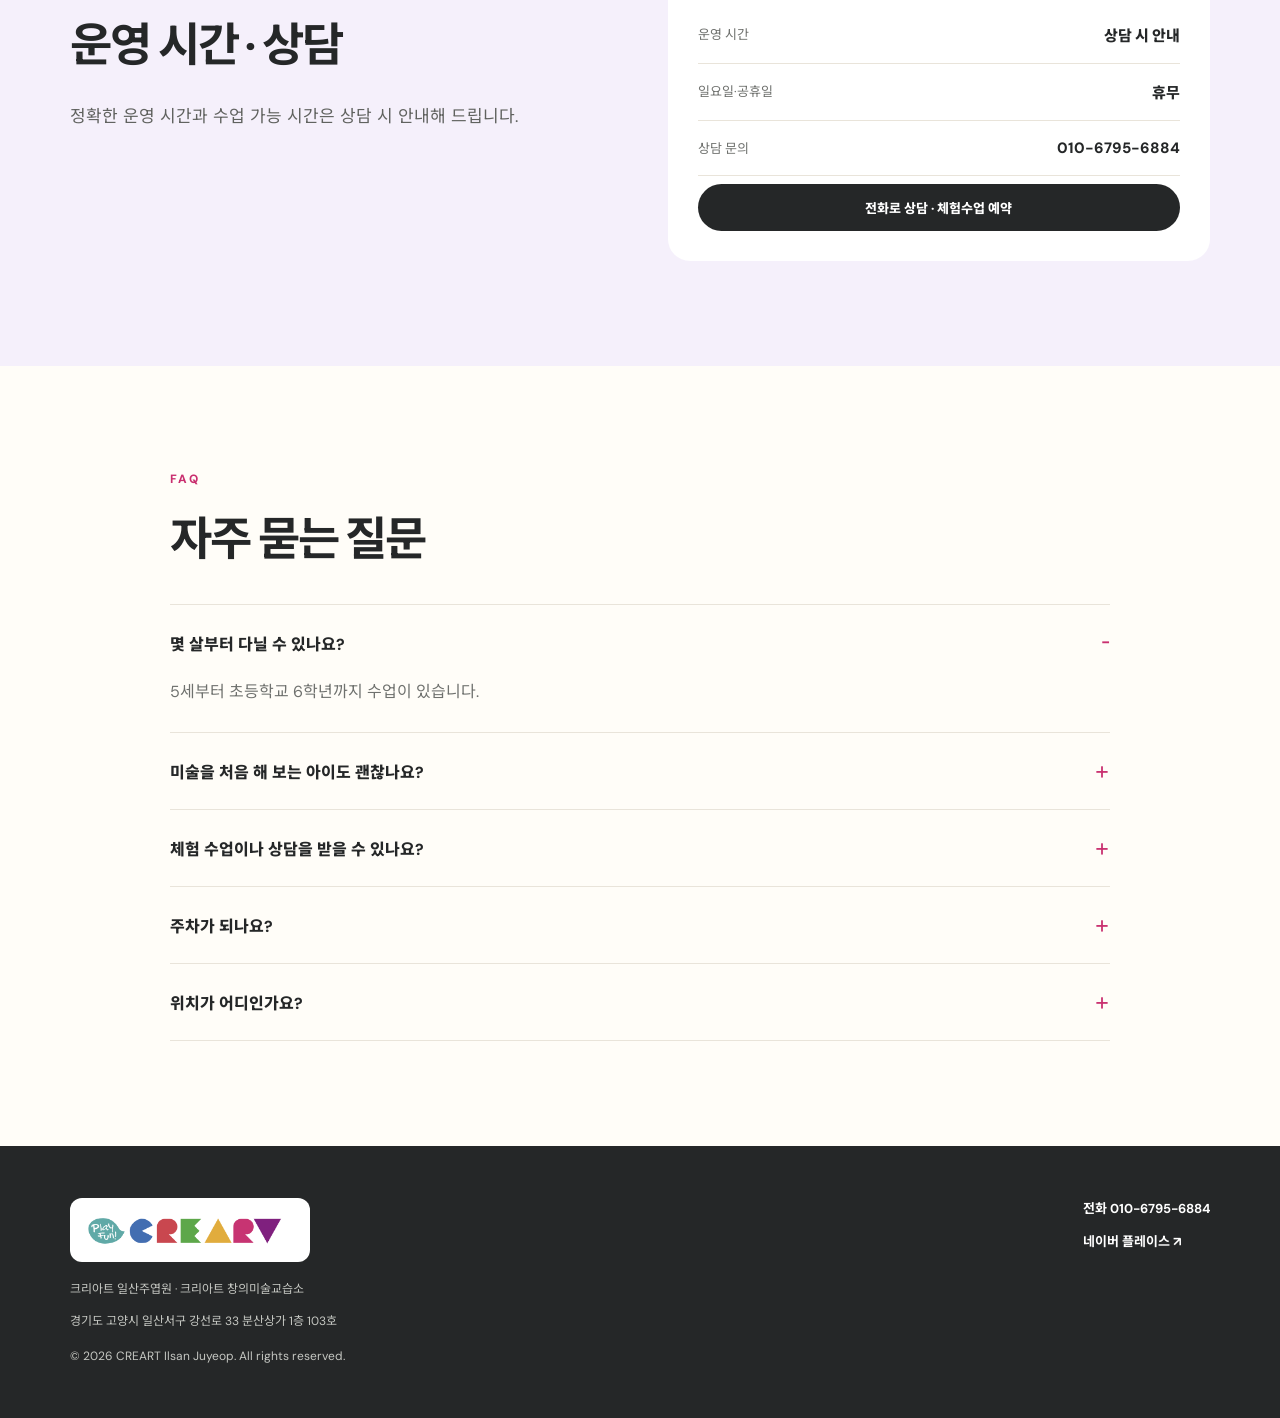
==== commit 0307b23f: "Update index.html" ====
--- a/index.html
+++ b/index.html
@@ -211,14 +211,14 @@
 </div>
 </section>
 <section class="section program-section program-tint" id="main-program"><div class="wrap"><p class="eyebrow">MAIN PROGRAM</p><h2>연령별 <span>메인 프로그램</span></h2><p class="section-lead">본사에서 소개하는 연령별 기본 창의미술 과정입니다.</p>
-<div class="program-cards"><article><img class="program-cover" src="images/program/img_bambini_00.jpg" alt="크리아트 밤비니(5세) 놀이미술 수업 모습" width="322" height="251" loading="lazy" decoding="async"/><span class="program-pill">5세</span><h3>밤비니 · BAMBINI</h3><strong>Play &amp; Performance</strong><p>오감과 놀이를 활용해 미술에 대한 호기심을 키우고 자유롭게 표현합니다.</p><div class="program-gallery"><img src="images/program/img_bambini_01.jpg" alt="크리아트 밤비니(5세) 놀이미술 작품 예시 1" width="300" height="290" loading="lazy" decoding="async"/><img src="images/program/img_bambini_02.jpg" alt="크리아트 밤비니(5세) 놀이미술 작품 예시 2" width="300" height="290" loading="lazy" decoding="async"/><img src="images/program/img_bambini_03.jpg" alt="크리아트 밤비니(5세) 놀이미술 작품 예시 3" width="300" height="290" loading="lazy" decoding="async"/><img src="images/program/img_bambini_04.jpg" alt="크리아트 밤비니(5세) 놀이미술 작품 예시 4" width="300" height="290" loading="lazy" decoding="async"/><img src="images/program/img_bambini_05.jpg" alt="크리아트 밤비니(5세) 놀이미술 작품 예시 5" width="300" height="290" loading="lazy" decoding="async"/><img src="images/program/img_bambini_06.jpg" alt="크리아트 밤비니(5세) 놀이미술 작품 예시 6" width="300" height="290" loading="lazy" decoding="async"/></div></article><article><img class="program-cover" src="images/program/img_klein_00.jpg" alt="크리아트 클라인(6~7세) 조형 활동 수업 모습" width="321" height="251" loading="lazy" decoding="async"/><span class="program-pill">6~7세</span><h3>클라인 · KLEIN</h3><strong>Art &amp; Craft</strong><p>만들기와 조형 활동으로 여러 표현 기법을 경험하며 창의적으로 생각합니다.</p><div class="program-gallery"><img src="images/program/img_klein_01.jpg" alt="크리아트 클라인(6~7세) 조형 활동 작품 예시 1" width="300" height="420" loading="lazy" decoding="async"/><img src="images/program/img_klein_02.jpg" alt="크리아트 클라인(6~7세) 조형 활동 작품 예시 2" width="300" height="290" loading="lazy" decoding="async"/><img src="images/program/img_klein_03.jpg" alt="크리아트 클라인(6~7세) 조형 활동 작품 예시 3" width="300" height="290" loading="lazy" decoding="async"/><img src="images/program/img_klein_04.jpg" alt="크리아트 클라인(6~7세) 조형 활동 작품 예시 4" width="300" height="290" loading="lazy" decoding="async"/><img src="images/program/img_klein_05.jpg" alt="크리아트 클라인(6~7세) 조형 활동 작품 예시 5" width="300" height="290" loading="lazy" decoding="async"/><img src="images/program/img_klein_06.jpg" alt="크리아트 클라인(6~7세) 조형 활동 작품 예시 6" width="300" height="290" loading="lazy" decoding="async"/></div></article><article><img class="program-cover" src="images/program/img_kinder_00.jpg" alt="크리아트 킨더(초등) 그리기와 만들기 수업 모습" width="322" height="251" loading="lazy" decoding="async"/><span class="program-pill">초등</span><h3>킨더 · KINDER</h3><strong>Drawing &amp; Craft</strong><p>관찰과 탐색, 다양한 미술기법을 통해 그림과 만들기의 표현력을 넓힙니다.</p><div class="program-gallery"><img src="images/program/img_kinder_01.jpg" alt="크리아트 킨더(초등) 그리기와 만들기 작품 예시 1" width="300" height="290" loading="lazy" decoding="async"/><img src="images/program/img_kinder_02.jpg" alt="크리아트 킨더(초등) 그리기와 만들기 작품 예시 2" width="300" height="290" loading="lazy" decoding="async"/><img src="images/program/img_kinder_03.jpg" alt="크리아트 킨더(초등) 그리기와 만들기 작품 예시 3" width="300" height="290" loading="lazy" decoding="async"/><img src="images/program/img_kinder_04.jpg" alt="크리아트 킨더(초등) 그리기와 만들기 작품 예시 4" width="300" height="290" loading="lazy" decoding="async"/><img src="images/program/img_kinder_05.jpg" alt="크리아트 킨더(초등) 그리기와 만들기 작품 예시 5" width="300" height="290" loading="lazy" decoding="async"/><img src="images/program/img_kinder_06.jpg" alt="크리아트 킨더(초등) 그리기와 만들기 작품 예시 6" width="300" height="430" loading="lazy" decoding="async"/></div></article></div><p class="program-note">※ 사진은 크리아트 본사 프로그램 소개 자료의 예시 작품과 수업 장면입니다.</p>
+<div class="program-cards"><article><img class="program-cover" src="images/program/img_bambini_00.jpg" alt="크리아트 밤비니(5세) 놀이미술 수업 모습" width="322" height="251" loading="lazy" decoding="async"/><span class="program-pill">5세</span><h3>밤비니 · BAMBINI</h3><strong>Play &amp; Performance</strong><p>오감과 놀이를 활용해 미술에 대한 호기심을 키우고 자유롭게 표현합니다.</p><div class="program-gallery"><img src="images/program/img_bambini_01.jpg" alt="크리아트 밤비니(5세) 놀이미술 작품 예시 1" width="300" height="290" loading="lazy" decoding="async"/><img src="images/program/img_bambini_02.jpg" alt="크리아트 밤비니(5세) 놀이미술 작품 예시 2" width="300" height="290" loading="lazy" decoding="async"/><img src="images/program/img_bambini_03.jpg" alt="크리아트 밤비니(5세) 놀이미술 작품 예시 3" width="300" height="290" loading="lazy" decoding="async"/><img src="images/program/img_bambini_04.jpg" alt="크리아트 밤비니(5세) 놀이미술 작품 예시 4" width="300" height="290" loading="lazy" decoding="async"/><img src="images/program/img_bambini_05.jpg" alt="크리아트 밤비니(5세) 놀이미술 작품 예시 5" width="300" height="290" loading="lazy" decoding="async"/><img src="images/program/img_bambini_06.jpg" alt="크리아트 밤비니(5세) 놀이미술 작품 예시 6" width="300" height="290" loading="lazy" decoding="async"/></div></article><article><img class="program-cover" src="images/program/img_klein_00.jpg" alt="크리아트 클라인(6~7세) 조형 활동 수업 모습" width="321" height="251" loading="lazy" decoding="async"/><span class="program-pill">6~7세</span><h3>클라인 · KLEIN</h3><strong>Art &amp; Craft</strong><p>만들기와 조형 활동으로 여러 표현 기법을 경험하며 창의적으로 생각합니다.</p><div class="program-gallery"><img src="images/program/img_klein_01.jpg" alt="크리아트 클라인(6~7세) 조형 활동 작품 예시 1" width="300" height="420" loading="lazy" decoding="async"/><img src="images/program/img_klein_02.jpg" alt="크리아트 클라인(6~7세) 조형 활동 작품 예시 2" width="300" height="290" loading="lazy" decoding="async"/><img src="images/program/img_klein_03.jpg" alt="크리아트 클라인(6~7세) 조형 활동 작품 예시 3" width="300" height="290" loading="lazy" decoding="async"/><img src="images/program/img_klein_04.jpg" alt="크리아트 클라인(6~7세) 조형 활동 작품 예시 4" width="300" height="290" loading="lazy" decoding="async"/><img src="images/program/img_klein_05.jpg" alt="크리아트 클라인(6~7세) 조형 활동 작품 예시 5" width="300" height="290" loading="lazy" decoding="async"/><img src="images/program/img_klein_06.jpg" alt="크리아트 클라인(6~7세) 조형 활동 작품 예시 6" width="300" height="290" loading="lazy" decoding="async"/></div></article><article><img class="program-cover" src="images/program/img_kinder_00.jpg" alt="크리아트 킨더(초등) 그리기와 만들기 수업 모습" width="322" height="251" loading="lazy" decoding="async"/><span class="program-pill">초등</span><h3>킨더 · KINDER</h3><strong>Drawing &amp; Craft</strong><p>관찰과 탐색, 다양한 미술기법을 통해 그림과 만들기의 표현력을 넓힙니다.</p><div class="program-gallery"><img src="images/program/img_kinder_01.jpg" alt="크리아트 킨더(초등) 그리기와 만들기 작품 예시 1" width="300" height="290" loading="lazy" decoding="async"/><img src="images/program/img_kinder_02.jpg" alt="크리아트 킨더(초등) 그리기와 만들기 작품 예시 2" width="300" height="290" loading="lazy" decoding="async"/><img src="images/program/img_kinder_03.jpg" alt="크리아트 킨더(초등) 그리기와 만들기 작품 예시 3" width="300" height="290" loading="lazy" decoding="async"/><img src="images/program/img_kinder_04.jpg" alt="크리아트 킨더(초등) 그리기와 만들기 작품 예시 4" width="300" height="290" loading="lazy" decoding="async"/><img src="images/program/img_kinder_05.jpg" alt="크리아트 킨더(초등) 그리기와 만들기 작품 예시 5" width="300" height="290" loading="lazy" decoding="async"/><img src="images/program/img_kinder_06.jpg" alt="크리아트 킨더(초등) 그리기와 만들기 작품 예시 6" width="300" height="430" loading="lazy" decoding="async"/></div></article></div>
 </div></section>
 <section class="section program-section" id="sub-program"><div class="wrap"><p class="eyebrow">SUB PROGRAM</p><h2>더 폭넓은 경험을 위한 <span>서브 프로그램</span></h2><p class="section-lead">다양한 주제와 재료로 창의적 표현을 넓혀 가는 선택형 미술 프로그램입니다. 자세한 수업 구성과 참여 가능 연령은 상담으로 안내해 드립니다.</p>
 <div class="program-cards"><article><img class="program-cover" src="images/program/img_bebe_00.jpg" alt="크리아트 베베(4세) 오감 놀이 미술 수업 모습" width="427" height="364" loading="lazy" decoding="async"/><span class="program-pill">4세</span><h3>베베 · BEBE</h3><strong>Play &amp; Art</strong><p>오감 놀이와 탐색을 통해 미술의 즐거움을 처음 만나는 과정입니다.</p></article><article><img class="program-cover" src="images/program/img_junior_00.jpg" alt="크리아트 주니어(초등 고학년) 창작 표현 수업 모습" width="427" height="364" loading="lazy" decoding="async"/><span class="program-pill">초등 고학년</span><h3>주니어 · JUNIOR</h3><strong>Creativity &amp; Expression</strong><p>다양한 재료와 창작 활동을 통해 자기만의 표현 방법을 발견합니다.</p></article><article><img class="program-cover" src="images/program/img_skillup_00.jpg" alt="크리아트 스킬업(초등) 회화 기초 수업 모습" width="427" height="364" loading="lazy" decoding="async"/><span class="program-pill">초등</span><h3>스킬업 · SKILL UP</h3><strong>Drawing &amp; Painting</strong><p>그리기 원리와 도구 활용법을 익히며 회화 기초를 다집니다.</p></article></div><p class="program-note">※ 사진은 크리아트 본사 프로그램 소개 자료의 예시 작품과 수업 장면입니다.</p>
 </div></section>
 <section class="section program-section program-tint" id="ai-program"><div class="wrap"><p class="eyebrow">AI × CREATIVE ART</p><h2>상상력과 기술이 만나는 <span>AI 미술</span></h2><p class="section-lead">크리아트 주엽점에서도 AI와 창의미술을 결합한 수업을 진행할 수 있습니다. 작가의 화풍을 탐구하고 직접 만든 작품과 AI 이미지를 비교하며 상상력과 표현력을 키웁니다.</p>
 <div class="program-cards ai-cards"><article><span class="program-pill">STEP 01</span><h3>화풍 탐구</h3><p>작가별 표현 특징을 살펴보고 자화상을 새로운 방식으로 구상합니다.</p><div class="ai-step-gallery"><img src="images/program/aiprgr_01.jpg" alt="AI 미술 수업: 자화상을 작가의 화풍으로 바꿔 스케치한 과정 1" width="418" height="281" loading="lazy" decoding="async"/><img src="images/program/aiprgr_02.jpg" alt="AI 미술 수업: 자화상을 작가의 화풍으로 바꿔 스케치한 과정 2" width="455" height="281" loading="lazy" decoding="async"/><img src="images/program/aiprgr_03.jpg" alt="AI 미술 수업: 자화상을 작가의 화풍으로 바꿔 스케치한 과정 3" width="418" height="281" loading="lazy" decoding="async"/><img src="images/program/aiprgr_04.jpg" alt="AI 미술 수업: 자화상을 작가의 화풍으로 바꿔 스케치한 과정 4" width="455" height="281" loading="lazy" decoding="async"/></div></article><article><span class="program-pill">STEP 02</span><h3>나만의 작품 제작</h3><p>색과 재료를 직접 선택해 개성 있는 그림을 완성합니다.</p><div class="ai-step-gallery"><img src="images/program/aiprgr_05.jpg" alt="AI 미술 수업: 작가의 화풍에 맞춰 재료로 표현한 작품 1" width="238" height="336" loading="lazy" decoding="async"/><img src="images/program/aiprgr_06.jpg" alt="AI 미술 수업: 작가의 화풍에 맞춰 재료로 표현한 작품 2" width="238" height="336" loading="lazy" decoding="async"/><img src="images/program/aiprgr_07.jpg" alt="AI 미술 수업: 작가의 화풍에 맞춰 재료로 표현한 작품 3" width="238" height="336" loading="lazy" decoding="async"/><img src="images/program/aiprgr_08.jpg" alt="AI 미술 수업: 작가의 화풍에 맞춰 재료로 표현한 작품 4" width="238" height="336" loading="lazy" decoding="async"/></div></article><article><span class="program-pill">STEP 03</span><h3>AI와 비교·감상</h3><p>AI로 만든 이미지와 내 작품의 차이를 발견하고 이야기합니다.</p><div class="ai-step-gallery"><img src="images/program/aiprgr_09.jpg" alt="AI 미술 수업: AI로 만든 이미지와 비교한 작품 1" width="279" height="442" loading="lazy" decoding="async"/><img src="images/program/aiprgr_10.jpg" alt="AI 미술 수업: AI로 만든 이미지와 비교한 작품 2" width="279" height="442" loading="lazy" decoding="async"/><img src="images/program/aiprgr_11.jpg" alt="AI 미술 수업: AI로 만든 이미지와 비교한 작품 3" width="279" height="442" loading="lazy" decoding="async"/><img src="images/program/aiprgr_12.jpg" alt="AI 미술 수업: AI로 만든 이미지와 비교한 작품 4" width="279" height="442" loading="lazy" decoding="async"/></div></article></div>
-<div class="ai-photos"><h3>완성작</h3><div class="ai-results"><img src="images/program/aiprgr_13.jpg" alt="AI 미술 수업 완성작 1" width="345" height="476" loading="lazy" decoding="async"/><img src="images/program/aiprgr_14.jpg" alt="AI 미술 수업 완성작 2" width="664" height="312" loading="lazy" decoding="async"/></div><h3>수업 활동 사진</h3><div class="ai-photo-grid"><img src="images/program/aiprgr_15.jpg" alt="AI 미술 수업 활동 사진 1" width="376" height="501" loading="lazy" decoding="async"/><img src="images/program/aiprgr_16.jpg" alt="AI 미술 수업 활동 사진 2" width="376" height="501" loading="lazy" decoding="async"/><img src="images/program/aiprgr_17.jpg" alt="AI 미술 수업 활동 사진 3" width="376" height="501" loading="lazy" decoding="async"/><img src="images/program/aiprgr_18.jpg" alt="AI 미술 수업 활동 사진 4" width="376" height="501" loading="lazy" decoding="async"/><img src="images/program/aiprgr_19.jpg" alt="AI 미술 수업 활동 사진 5" width="376" height="501" loading="lazy" decoding="async"/><img src="images/program/aiprgr_20.jpg" alt="AI 미술 수업 활동 사진 6" width="376" height="501" loading="lazy" decoding="async"/></div></div><p class="program-note">※ 사진은 크리아트 본사 프로그램 소개 자료의 예시 작품과 수업 장면입니다.</p><p class="program-note">※ AI 미술 수업은 주엽점에서 상담 및 신청이 가능합니다. 수업 일정과 대상 연령은 상담 시 안내해 드립니다.</p>
+<div class="ai-photos"><h3>완성작</h3><div class="ai-results"><img src="images/program/aiprgr_13.jpg" alt="AI 미술 수업 완성작 1" width="345" height="476" loading="lazy" decoding="async"/><img src="images/program/aiprgr_14.jpg" alt="AI 미술 수업 완성작 2" width="664" height="312" loading="lazy" decoding="async"/></div><h3>수업 활동 사진</h3><div class="ai-photo-grid"><img src="images/program/aiprgr_15.jpg" alt="AI 미술 수업 활동 사진 1" width="376" height="501" loading="lazy" decoding="async"/><img src="images/program/aiprgr_16.jpg" alt="AI 미술 수업 활동 사진 2" width="376" height="501" loading="lazy" decoding="async"/><img src="images/program/aiprgr_17.jpg" alt="AI 미술 수업 활동 사진 3" width="376" height="501" loading="lazy" decoding="async"/><img src="images/program/aiprgr_18.jpg" alt="AI 미술 수업 활동 사진 4" width="376" height="501" loading="lazy" decoding="async"/><img src="images/program/aiprgr_19.jpg" alt="AI 미술 수업 활동 사진 5" width="376" height="501" loading="lazy" decoding="async"/><img src="images/program/aiprgr_20.jpg" alt="AI 미술 수업 활동 사진 6" width="376" height="501" loading="lazy" decoding="async"/></div></div><p class="program-note">※ AI 미술 수업은 주엽점에서 상담 및 신청이 가능합니다. 수업 일정과 대상 연령은 상담 시 안내해 드립니다.</p>
 <div class="actions"><a class="btn primary" href="tel:01067956884">수업 상담하기</a></div></div></section>
 <section class="section location" id="location">
 <div class="wrap">
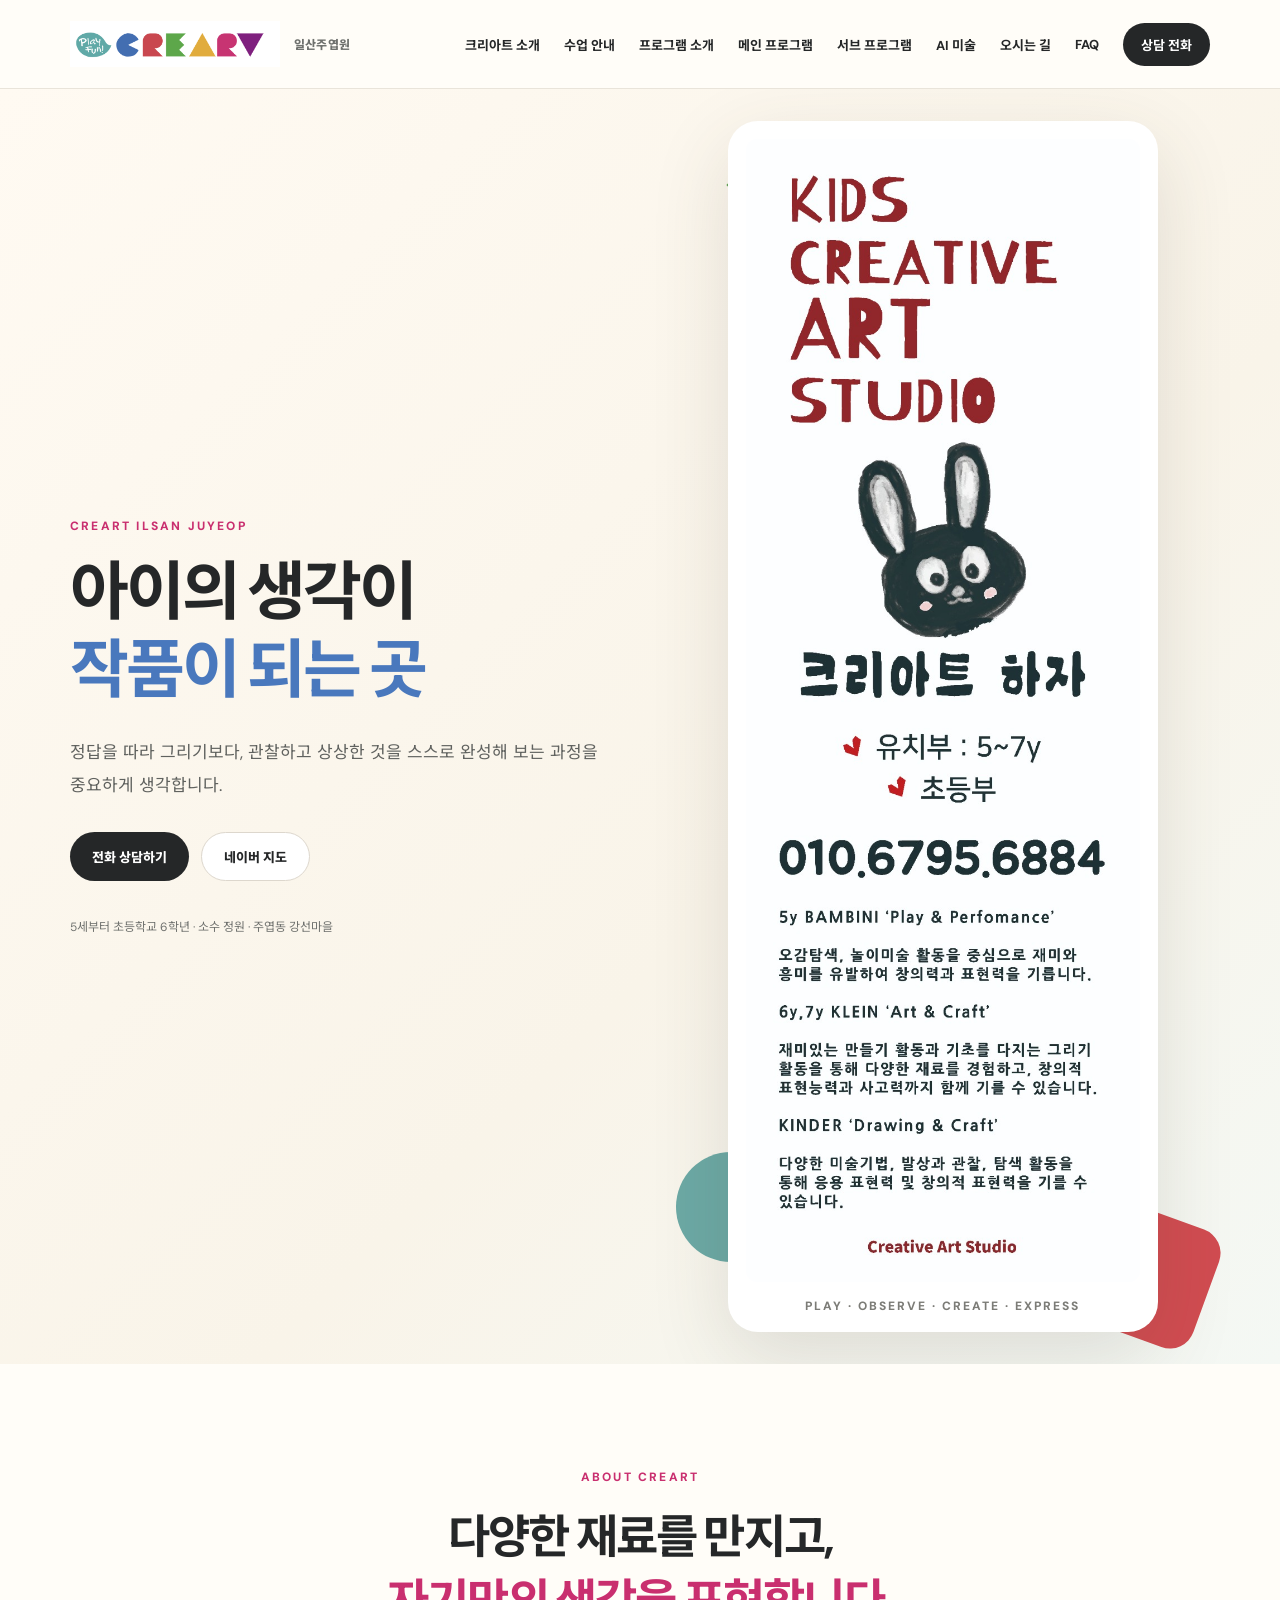
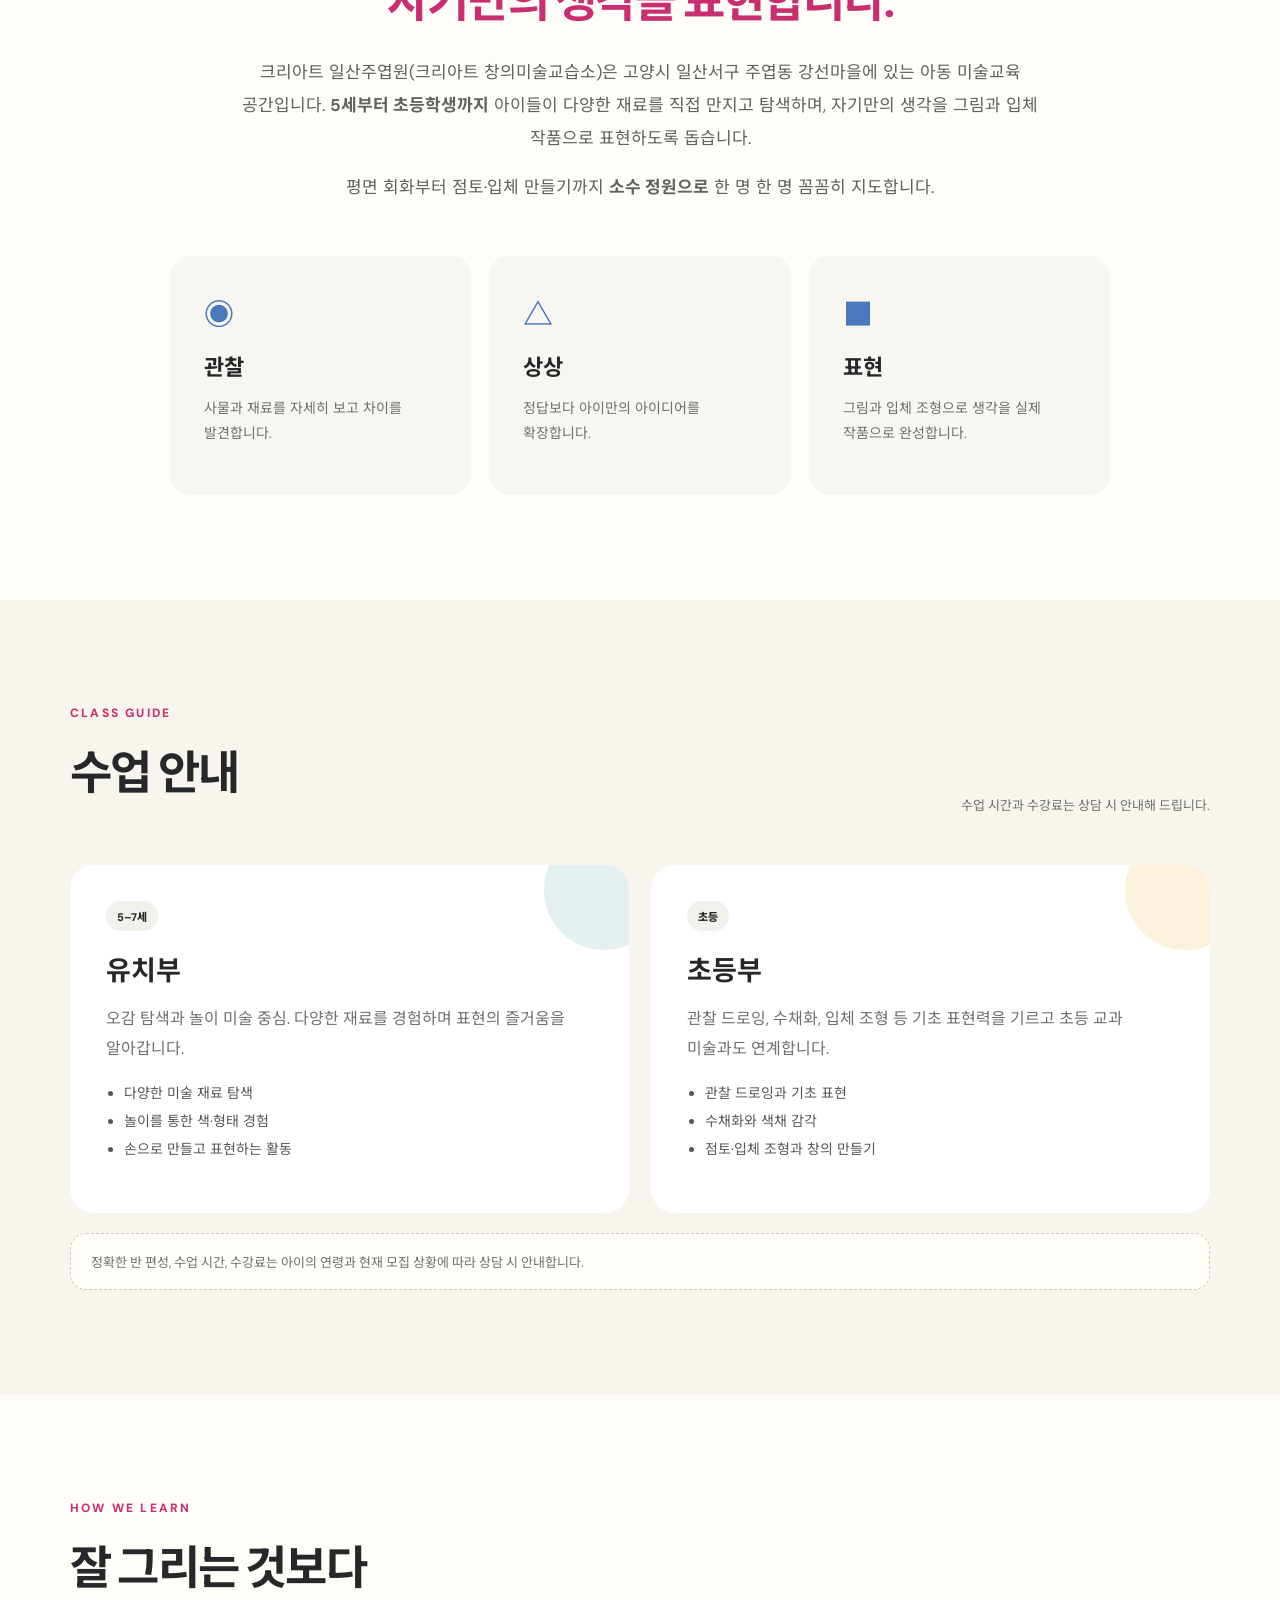
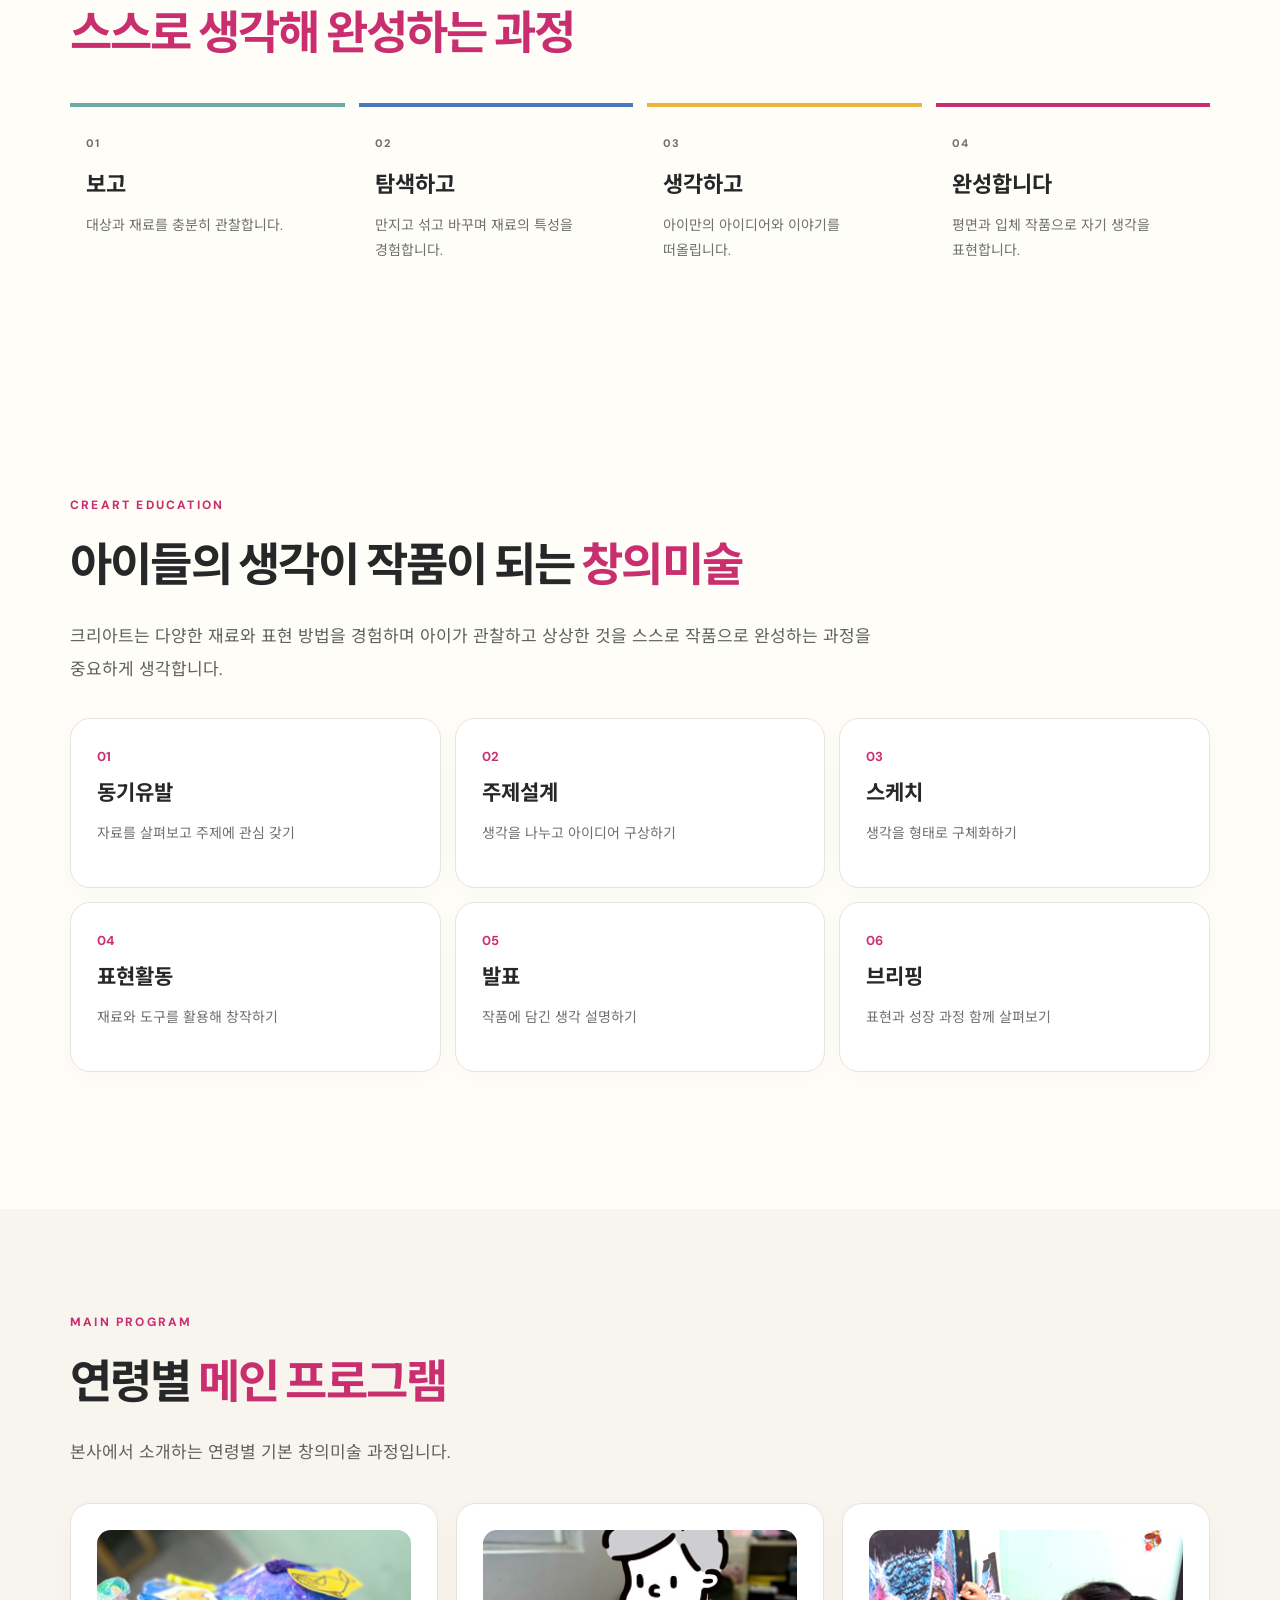
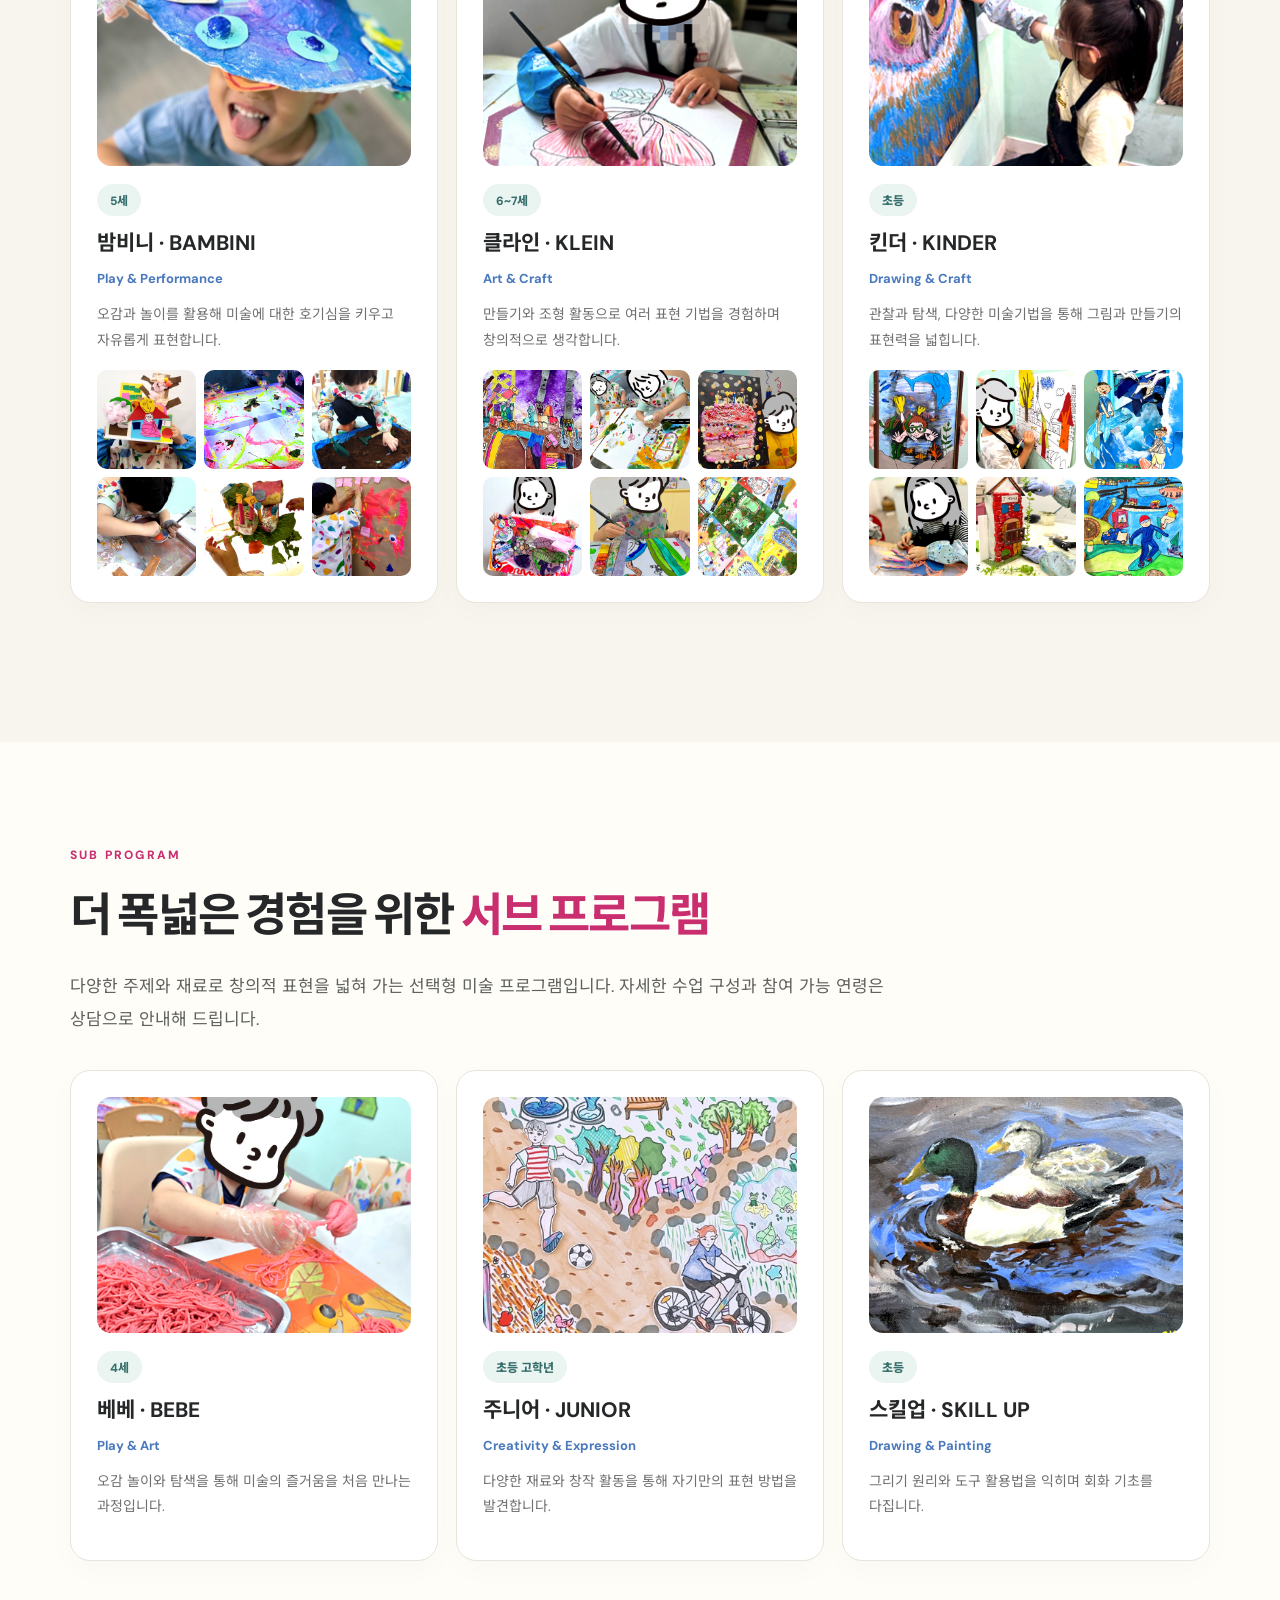
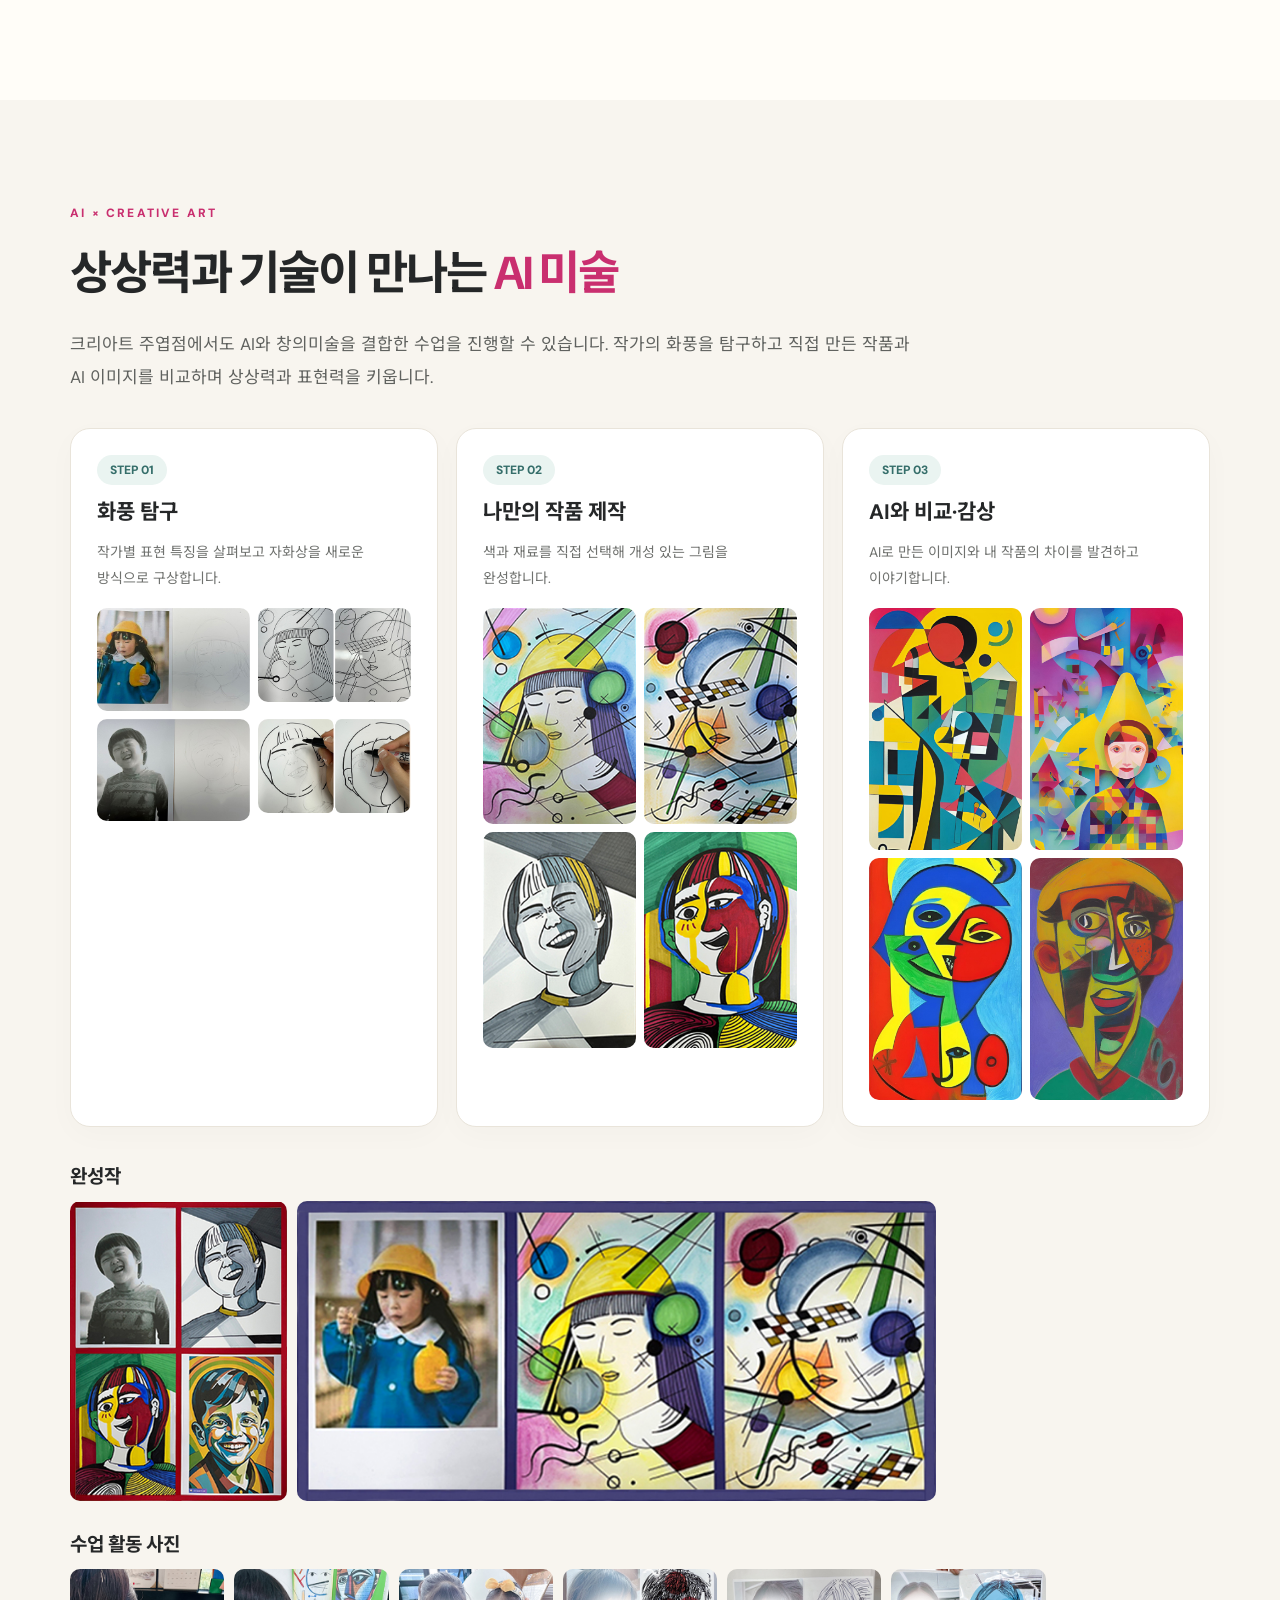
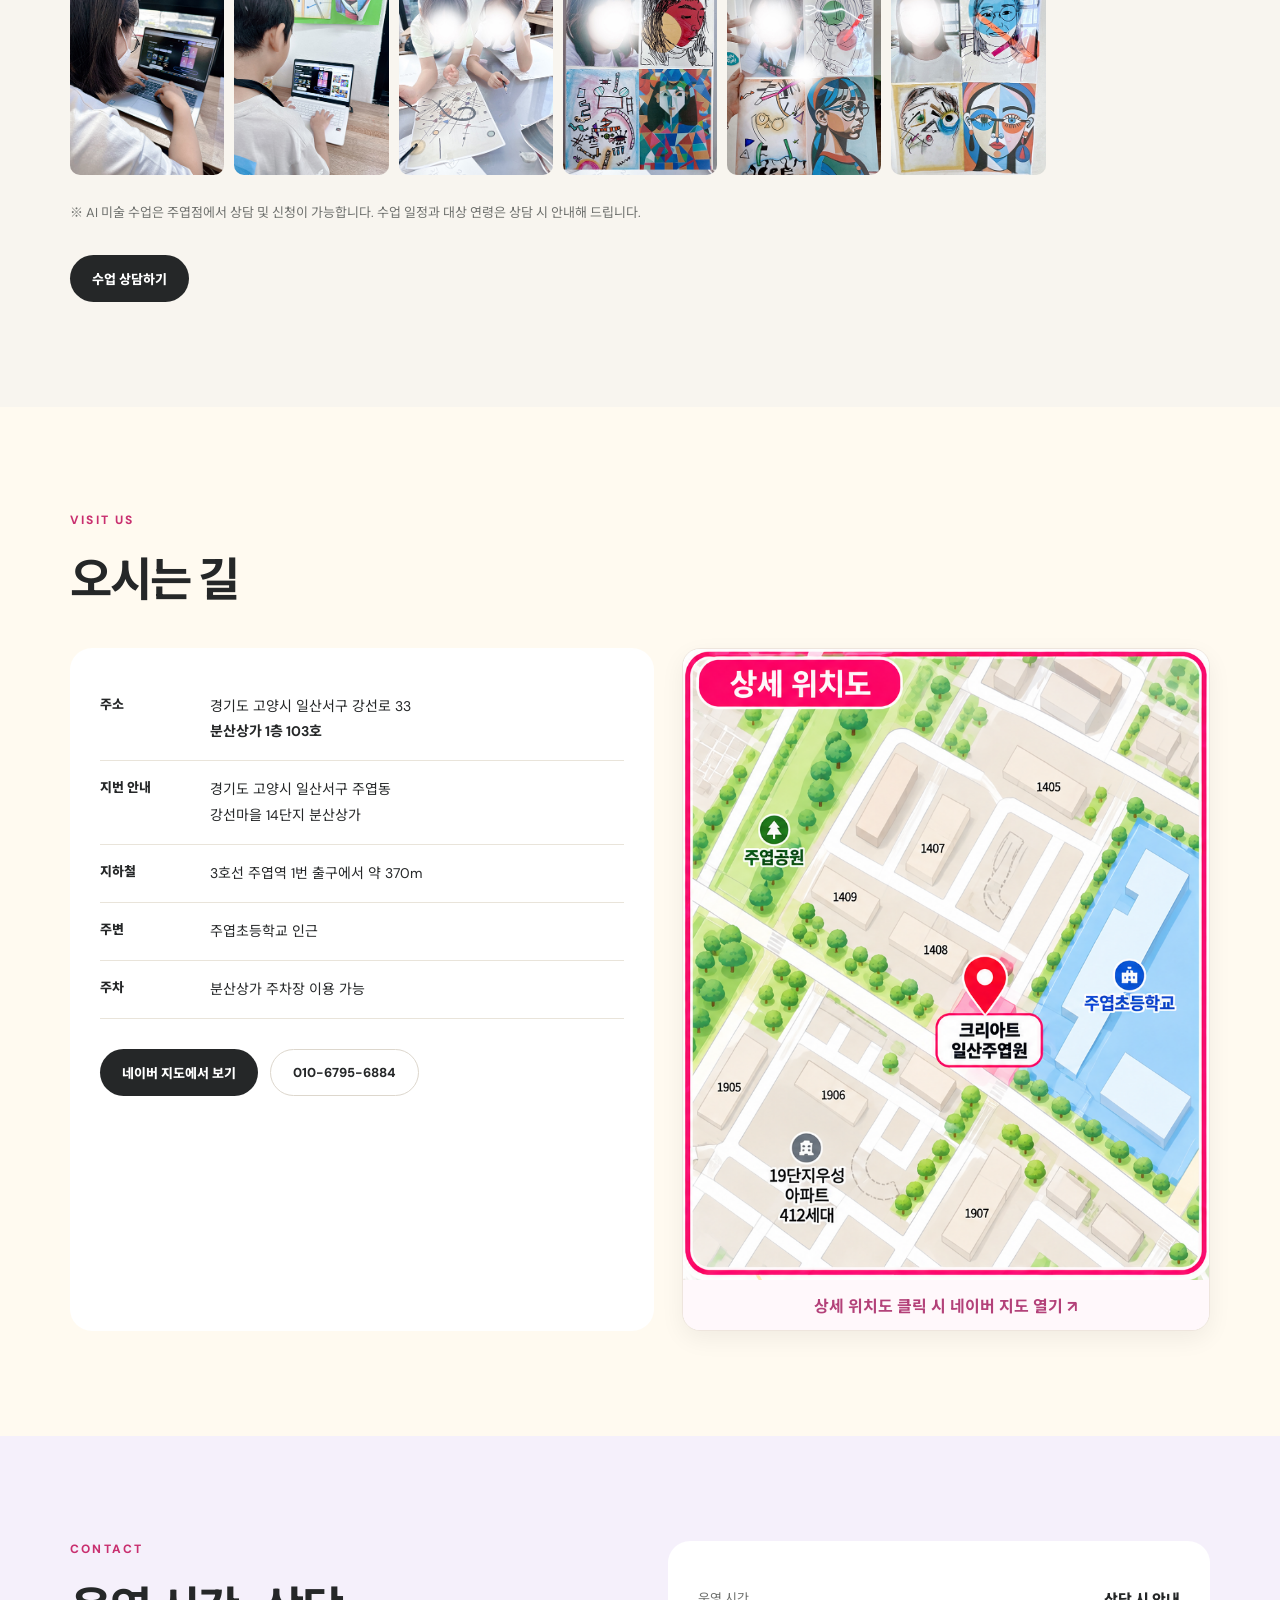
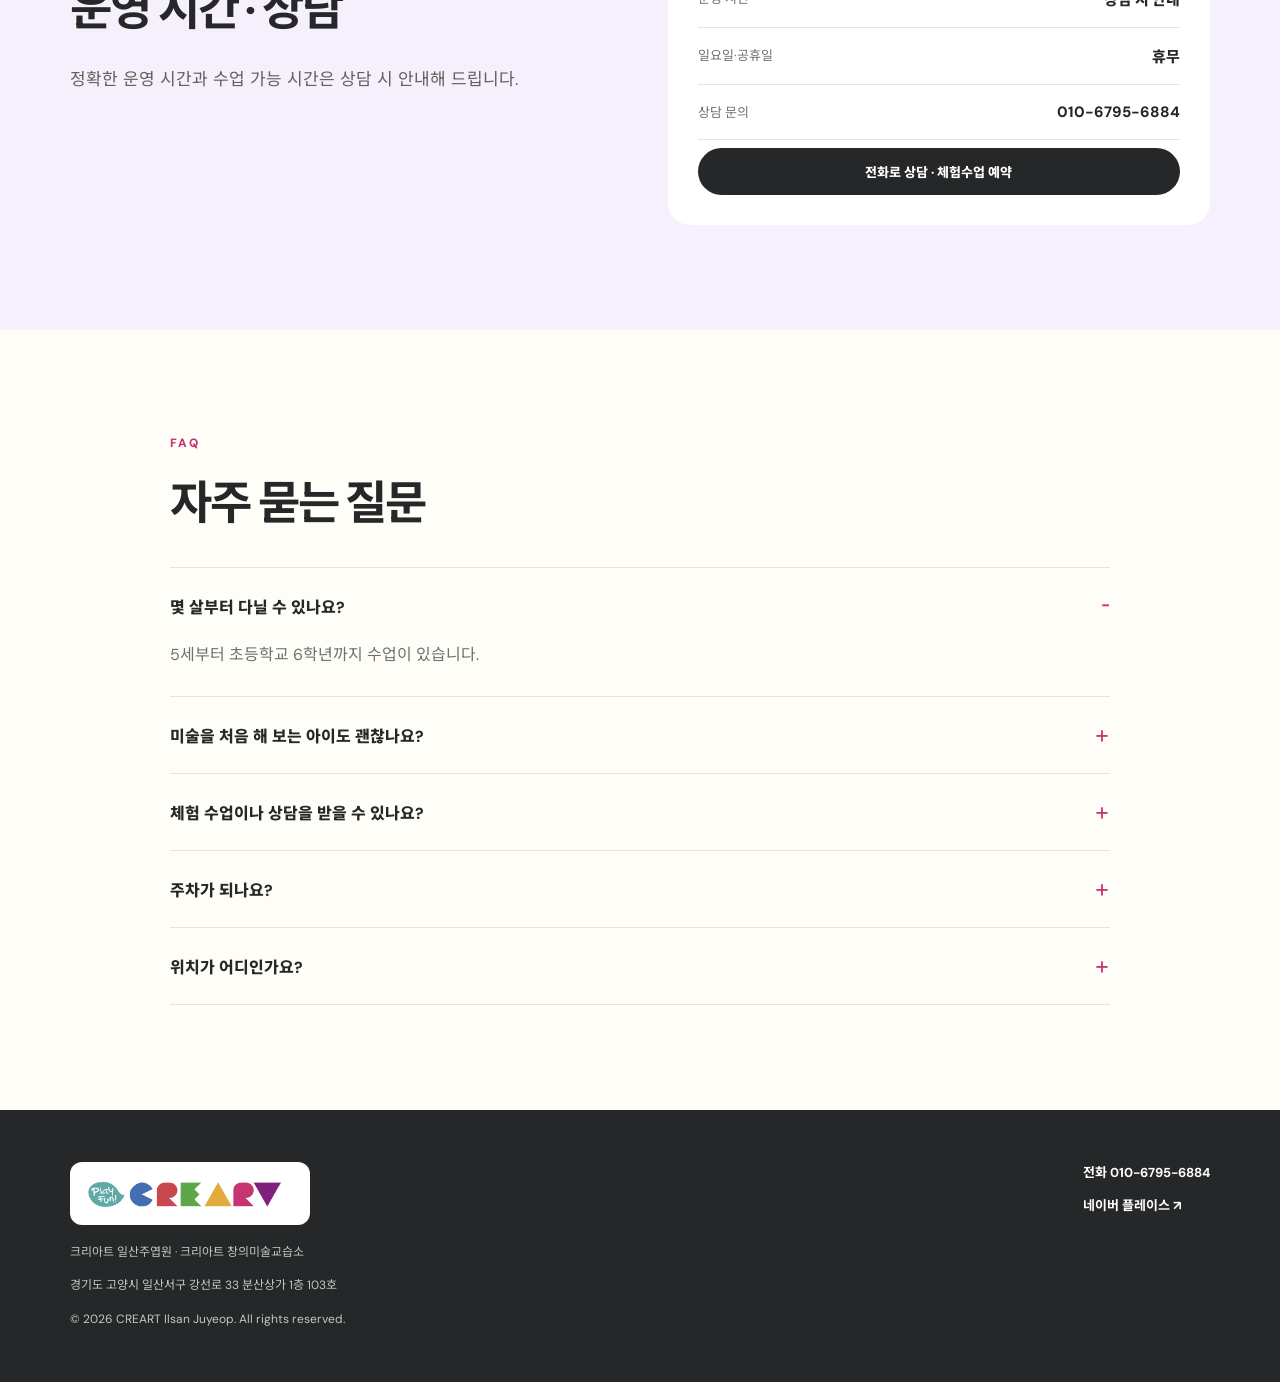
==== commit e988ddab: "Update index.html" ====
--- a/index.html
+++ b/index.html
@@ -214,7 +214,7 @@
 <div class="program-cards"><article><img class="program-cover" src="images/program/img_bambini_00.jpg" alt="크리아트 밤비니(5세) 놀이미술 수업 모습" width="322" height="251" loading="lazy" decoding="async"/><span class="program-pill">5세</span><h3>밤비니 · BAMBINI</h3><strong>Play &amp; Performance</strong><p>오감과 놀이를 활용해 미술에 대한 호기심을 키우고 자유롭게 표현합니다.</p><div class="program-gallery"><img src="images/program/img_bambini_01.jpg" alt="크리아트 밤비니(5세) 놀이미술 작품 예시 1" width="300" height="290" loading="lazy" decoding="async"/><img src="images/program/img_bambini_02.jpg" alt="크리아트 밤비니(5세) 놀이미술 작품 예시 2" width="300" height="290" loading="lazy" decoding="async"/><img src="images/program/img_bambini_03.jpg" alt="크리아트 밤비니(5세) 놀이미술 작품 예시 3" width="300" height="290" loading="lazy" decoding="async"/><img src="images/program/img_bambini_04.jpg" alt="크리아트 밤비니(5세) 놀이미술 작품 예시 4" width="300" height="290" loading="lazy" decoding="async"/><img src="images/program/img_bambini_05.jpg" alt="크리아트 밤비니(5세) 놀이미술 작품 예시 5" width="300" height="290" loading="lazy" decoding="async"/><img src="images/program/img_bambini_06.jpg" alt="크리아트 밤비니(5세) 놀이미술 작품 예시 6" width="300" height="290" loading="lazy" decoding="async"/></div></article><article><img class="program-cover" src="images/program/img_klein_00.jpg" alt="크리아트 클라인(6~7세) 조형 활동 수업 모습" width="321" height="251" loading="lazy" decoding="async"/><span class="program-pill">6~7세</span><h3>클라인 · KLEIN</h3><strong>Art &amp; Craft</strong><p>만들기와 조형 활동으로 여러 표현 기법을 경험하며 창의적으로 생각합니다.</p><div class="program-gallery"><img src="images/program/img_klein_01.jpg" alt="크리아트 클라인(6~7세) 조형 활동 작품 예시 1" width="300" height="420" loading="lazy" decoding="async"/><img src="images/program/img_klein_02.jpg" alt="크리아트 클라인(6~7세) 조형 활동 작품 예시 2" width="300" height="290" loading="lazy" decoding="async"/><img src="images/program/img_klein_03.jpg" alt="크리아트 클라인(6~7세) 조형 활동 작품 예시 3" width="300" height="290" loading="lazy" decoding="async"/><img src="images/program/img_klein_04.jpg" alt="크리아트 클라인(6~7세) 조형 활동 작품 예시 4" width="300" height="290" loading="lazy" decoding="async"/><img src="images/program/img_klein_05.jpg" alt="크리아트 클라인(6~7세) 조형 활동 작품 예시 5" width="300" height="290" loading="lazy" decoding="async"/><img src="images/program/img_klein_06.jpg" alt="크리아트 클라인(6~7세) 조형 활동 작품 예시 6" width="300" height="290" loading="lazy" decoding="async"/></div></article><article><img class="program-cover" src="images/program/img_kinder_00.jpg" alt="크리아트 킨더(초등) 그리기와 만들기 수업 모습" width="322" height="251" loading="lazy" decoding="async"/><span class="program-pill">초등</span><h3>킨더 · KINDER</h3><strong>Drawing &amp; Craft</strong><p>관찰과 탐색, 다양한 미술기법을 통해 그림과 만들기의 표현력을 넓힙니다.</p><div class="program-gallery"><img src="images/program/img_kinder_01.jpg" alt="크리아트 킨더(초등) 그리기와 만들기 작품 예시 1" width="300" height="290" loading="lazy" decoding="async"/><img src="images/program/img_kinder_02.jpg" alt="크리아트 킨더(초등) 그리기와 만들기 작품 예시 2" width="300" height="290" loading="lazy" decoding="async"/><img src="images/program/img_kinder_03.jpg" alt="크리아트 킨더(초등) 그리기와 만들기 작품 예시 3" width="300" height="290" loading="lazy" decoding="async"/><img src="images/program/img_kinder_04.jpg" alt="크리아트 킨더(초등) 그리기와 만들기 작품 예시 4" width="300" height="290" loading="lazy" decoding="async"/><img src="images/program/img_kinder_05.jpg" alt="크리아트 킨더(초등) 그리기와 만들기 작품 예시 5" width="300" height="290" loading="lazy" decoding="async"/><img src="images/program/img_kinder_06.jpg" alt="크리아트 킨더(초등) 그리기와 만들기 작품 예시 6" width="300" height="430" loading="lazy" decoding="async"/></div></article></div>
 </div></section>
 <section class="section program-section" id="sub-program"><div class="wrap"><p class="eyebrow">SUB PROGRAM</p><h2>더 폭넓은 경험을 위한 <span>서브 프로그램</span></h2><p class="section-lead">다양한 주제와 재료로 창의적 표현을 넓혀 가는 선택형 미술 프로그램입니다. 자세한 수업 구성과 참여 가능 연령은 상담으로 안내해 드립니다.</p>
-<div class="program-cards"><article><img class="program-cover" src="images/program/img_bebe_00.jpg" alt="크리아트 베베(4세) 오감 놀이 미술 수업 모습" width="427" height="364" loading="lazy" decoding="async"/><span class="program-pill">4세</span><h3>베베 · BEBE</h3><strong>Play &amp; Art</strong><p>오감 놀이와 탐색을 통해 미술의 즐거움을 처음 만나는 과정입니다.</p></article><article><img class="program-cover" src="images/program/img_junior_00.jpg" alt="크리아트 주니어(초등 고학년) 창작 표현 수업 모습" width="427" height="364" loading="lazy" decoding="async"/><span class="program-pill">초등 고학년</span><h3>주니어 · JUNIOR</h3><strong>Creativity &amp; Expression</strong><p>다양한 재료와 창작 활동을 통해 자기만의 표현 방법을 발견합니다.</p></article><article><img class="program-cover" src="images/program/img_skillup_00.jpg" alt="크리아트 스킬업(초등) 회화 기초 수업 모습" width="427" height="364" loading="lazy" decoding="async"/><span class="program-pill">초등</span><h3>스킬업 · SKILL UP</h3><strong>Drawing &amp; Painting</strong><p>그리기 원리와 도구 활용법을 익히며 회화 기초를 다집니다.</p></article></div><p class="program-note">※ 사진은 크리아트 본사 프로그램 소개 자료의 예시 작품과 수업 장면입니다.</p>
+<div class="program-cards"><article><img class="program-cover" src="images/program/img_bebe_00.jpg" alt="크리아트 베베(4세) 오감 놀이 미술 수업 모습" width="427" height="364" loading="lazy" decoding="async"/><span class="program-pill">4세</span><h3>베베 · BEBE</h3><strong>Play &amp; Art</strong><p>오감 놀이와 탐색을 통해 미술의 즐거움을 처음 만나는 과정입니다.</p></article><article><img class="program-cover" src="images/program/img_junior_00.jpg" alt="크리아트 주니어(초등 고학년) 창작 표현 수업 모습" width="427" height="364" loading="lazy" decoding="async"/><span class="program-pill">초등 고학년</span><h3>주니어 · JUNIOR</h3><strong>Creativity &amp; Expression</strong><p>다양한 재료와 창작 활동을 통해 자기만의 표현 방법을 발견합니다.</p></article><article><img class="program-cover" src="images/program/img_skillup_00.jpg" alt="크리아트 스킬업(초등) 회화 기초 수업 모습" width="427" height="364" loading="lazy" decoding="async"/><span class="program-pill">초등</span><h3>스킬업 · SKILL UP</h3><strong>Drawing &amp; Painting</strong><p>그리기 원리와 도구 활용법을 익히며 회화 기초를 다집니다.</p></article></div>
 </div></section>
 <section class="section program-section program-tint" id="ai-program"><div class="wrap"><p class="eyebrow">AI × CREATIVE ART</p><h2>상상력과 기술이 만나는 <span>AI 미술</span></h2><p class="section-lead">크리아트 주엽점에서도 AI와 창의미술을 결합한 수업을 진행할 수 있습니다. 작가의 화풍을 탐구하고 직접 만든 작품과 AI 이미지를 비교하며 상상력과 표현력을 키웁니다.</p>
 <div class="program-cards ai-cards"><article><span class="program-pill">STEP 01</span><h3>화풍 탐구</h3><p>작가별 표현 특징을 살펴보고 자화상을 새로운 방식으로 구상합니다.</p><div class="ai-step-gallery"><img src="images/program/aiprgr_01.jpg" alt="AI 미술 수업: 자화상을 작가의 화풍으로 바꿔 스케치한 과정 1" width="418" height="281" loading="lazy" decoding="async"/><img src="images/program/aiprgr_02.jpg" alt="AI 미술 수업: 자화상을 작가의 화풍으로 바꿔 스케치한 과정 2" width="455" height="281" loading="lazy" decoding="async"/><img src="images/program/aiprgr_03.jpg" alt="AI 미술 수업: 자화상을 작가의 화풍으로 바꿔 스케치한 과정 3" width="418" height="281" loading="lazy" decoding="async"/><img src="images/program/aiprgr_04.jpg" alt="AI 미술 수업: 자화상을 작가의 화풍으로 바꿔 스케치한 과정 4" width="455" height="281" loading="lazy" decoding="async"/></div></article><article><span class="program-pill">STEP 02</span><h3>나만의 작품 제작</h3><p>색과 재료를 직접 선택해 개성 있는 그림을 완성합니다.</p><div class="ai-step-gallery"><img src="images/program/aiprgr_05.jpg" alt="AI 미술 수업: 작가의 화풍에 맞춰 재료로 표현한 작품 1" width="238" height="336" loading="lazy" decoding="async"/><img src="images/program/aiprgr_06.jpg" alt="AI 미술 수업: 작가의 화풍에 맞춰 재료로 표현한 작품 2" width="238" height="336" loading="lazy" decoding="async"/><img src="images/program/aiprgr_07.jpg" alt="AI 미술 수업: 작가의 화풍에 맞춰 재료로 표현한 작품 3" width="238" height="336" loading="lazy" decoding="async"/><img src="images/program/aiprgr_08.jpg" alt="AI 미술 수업: 작가의 화풍에 맞춰 재료로 표현한 작품 4" width="238" height="336" loading="lazy" decoding="async"/></div></article><article><span class="program-pill">STEP 03</span><h3>AI와 비교·감상</h3><p>AI로 만든 이미지와 내 작품의 차이를 발견하고 이야기합니다.</p><div class="ai-step-gallery"><img src="images/program/aiprgr_09.jpg" alt="AI 미술 수업: AI로 만든 이미지와 비교한 작품 1" width="279" height="442" loading="lazy" decoding="async"/><img src="images/program/aiprgr_10.jpg" alt="AI 미술 수업: AI로 만든 이미지와 비교한 작품 2" width="279" height="442" loading="lazy" decoding="async"/><img src="images/program/aiprgr_11.jpg" alt="AI 미술 수업: AI로 만든 이미지와 비교한 작품 3" width="279" height="442" loading="lazy" decoding="async"/><img src="images/program/aiprgr_12.jpg" alt="AI 미술 수업: AI로 만든 이미지와 비교한 작품 4" width="279" height="442" loading="lazy" decoding="async"/></div></article></div>
